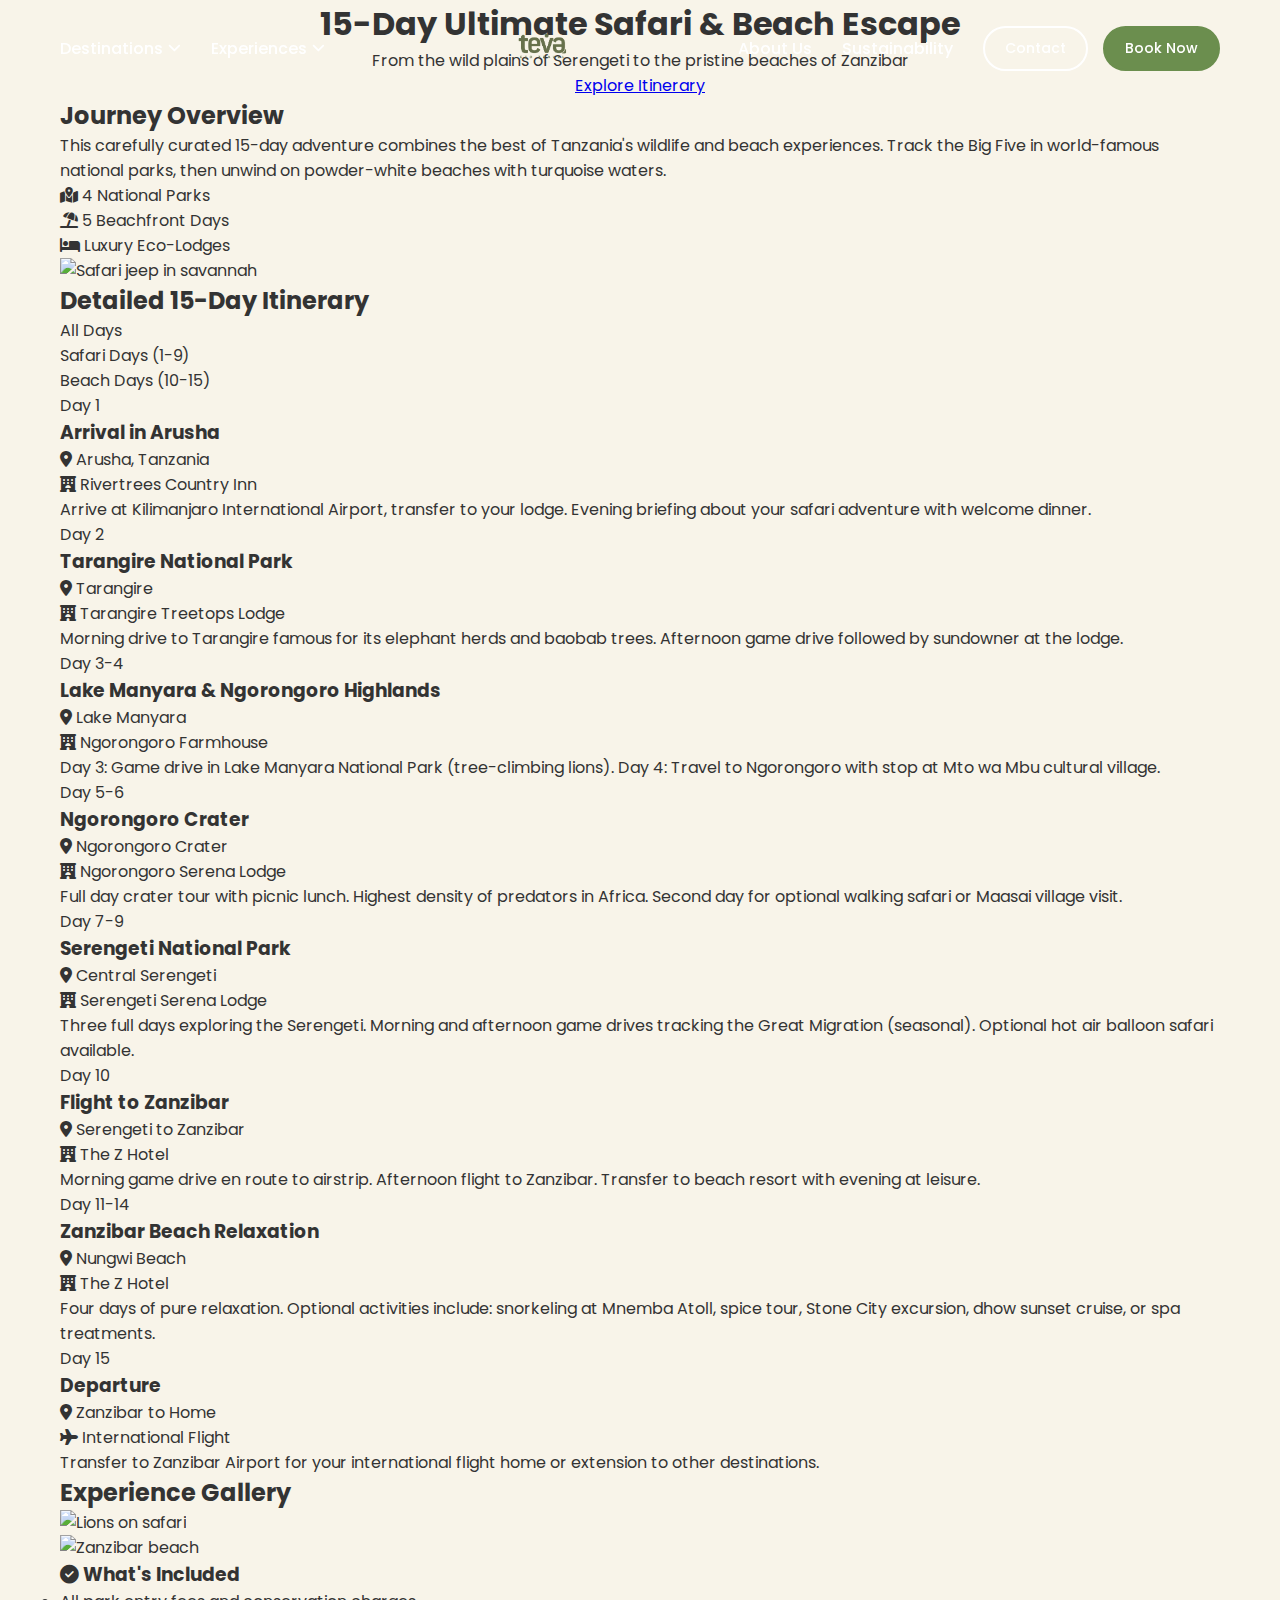
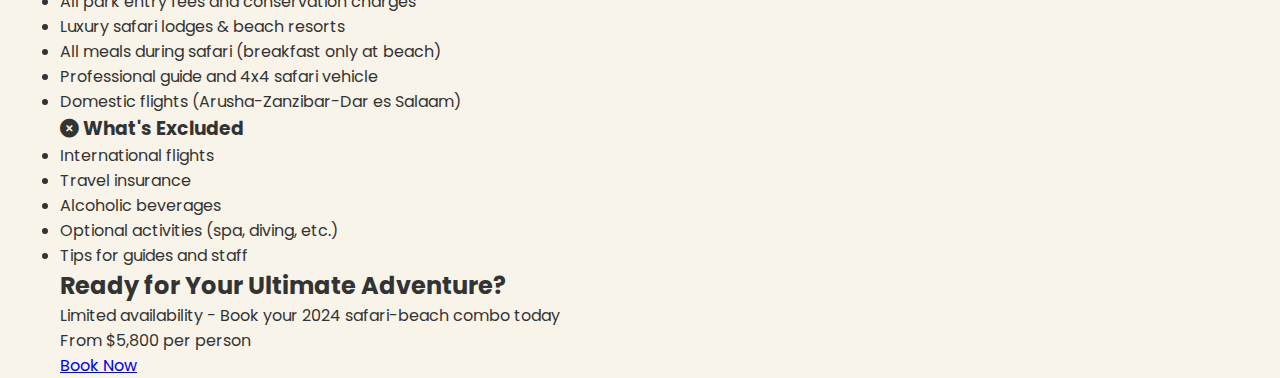
==== 15-day-serengeti.html @ 53900e65 "added a tour" ====
<!DOCTYPE html>
<html lang="en">
<head>
    <meta charset="UTF-8">
    <meta name="viewport" content="width=device-width, initial-scale=1.0">
    <title>Teva Eco Travel - Destinations</title>
    <link rel="stylesheet" href="https://cdnjs.cloudflare.com/ajax/libs/font-awesome/6.4.0/css/all.min.css">
    <link href="https://fonts.googleapis.com/css2?family=Playfair+Display:wght@400;500;600;700&family=Poppins:wght@300;400;500;600&display=swap" rel="stylesheet">
    <link rel="icon" href="./favicon_io" type="image/x-icon">
    <link rel="shortcut icon" href="./favicon_io" type="image/x-icon">
    <link rel="icon" type="image/png" sizes="32x32" href="./favicon_io/favicon-32x32.png">
    <link rel="icon" type="image/png" sizes="16x16" href="./favicon_io/favicon-16x16.png">
    <link rel="stylesheet" href="styles/destinations.css">
</head>
<body>
    <header id="main-header">
        <div class="container">
            <nav class="navbar">
                <ul class="nav-links left-links">
                    <li class="dropdown">
                        <a href="#">Destinations <i class="fas fa-chevron-down"></i></a>
                        <div class="dropdown-menu">
                            <ul>
                                <li><a href="serengeti.html">Serengeti National Park</a></li>
                                <li><a href="tarangire.html">Tarangire National Park</a></li>
                                <li><a href="ngorongoro.html">Ngorongoro Conservation Area</a></li>
                                <li><a href="manyara.html">Lake Manyara National Park</a></li>
                                <li><a href="arusha.html">Arusha National Park</a></li>
                                <li><a href="zanzibar.html">Zanzibar Beaches</a></li>
                            </ul>
                        </div>
                    </li>
                    <li class="dropdown">
                        <a href="#">Experiences <i class="fas fa-chevron-down"></i></a>
                        <div class="dropdown-menu">
                            <ul>
                                <li><a href="#">Bush Walks</a></li>
                                <li><a href="#">Cultural Experiences</a></li>
                                <li><a href="#">Zanzibar Holidays</a></li>
                                <li><a href="#">Family Friendly</a></li>
                            </ul>
                        </div>
                    </li>
                </ul>
                
                <div class="logo">
                    <a href="index.html">
                        <img src="images/Artboard 3 (1).png" alt="Teva Eco Travel">
                    </a>
                </div>
                
                <ul class="nav-links right-links">
                    <li><a href="about.html">About Us</a></li>
                    <li><a href="#">Sustainability</a></li>
                </ul>
                
                <div class="nav-buttons">
                    <a href="contact.html" class="btn secondary">Contact</a>
                    <a href="booking.html" class="btn primary">Book Now</a>
                </div>
                
                <button class="hamburger">
                    <span></span>
                    <span></span>
                    <span></span>
                </button>
            </nav>
        </div>
        
        <!-- Mobile Menu -->
        <div class="mobile-menu">
            <ul>
                <li class="mobile-dropdown">
                    <a href="destinations.html">Destinations <i class="fas fa-chevron-down"></i></a>
                    <ul class="mobile-submenu">
                        <li><a href="#">African Safaris</a></li>
                        <li><a href="#">Asian Adventures</a></li>
                        <li><a href="#">European Eco-Tours</a></li>
                        <li><a href="#">South American Treks</a></li>
                    </ul>
                </li>
                <li class="mobile-dropdown">
                    <a href="experience.html">Experiences <i class="fas fa-chevron-down"></i></a>
                    <ul class="mobile-submenu">
                        <li><a href="#">Wildlife Watching</a></li>
                        <li><a href="#">Cultural Immersion</a></li>
                        <li><a href="#">Eco-Lodges</a></li>
                        <li><a href="#">Adventure Travel</a></li>
                    </ul>
                </li>
                <li><a href="about.html">About Us</a></li>
                <li><a href="#">Sustainability</a></li>
                <li><a href="contact.html">Contact</a></li>
                <li><a href="booking.html" class="btn primary">Book Now</a></li>
            </ul>
        </div>
    </header>

        <!-- Hero Section -->
        <section class="safari-hero">
            <div class="hero-content">
                <h1>15-Day Ultimate Safari & Beach Escape</h1>
                <p>From the wild plains of Serengeti to the pristine beaches of Zanzibar</p>
                <a href="#itinerary" class="cta-button">Explore Itinerary</a>
            </div>
        </section>
    
        <!-- Package Overview -->
        <section class="package-overview">
            <div class="container">
                <div class="overview-grid">
                    <div class="overview-content">
                        <h2>Journey Overview</h2>
                        <p>This carefully curated 15-day adventure combines the best of Tanzania's wildlife and beach experiences. Track the Big Five in world-famous national parks, then unwind on powder-white beaches with turquoise waters.</p>
                        
                        <div class="highlights">
                            <div class="highlight-item">
                                <i class="fas fa-map-marked-alt"></i>
                                <span>4 National Parks</span>
                            </div>
                            <div class="highlight-item">
                                <i class="fas fa-umbrella-beach"></i>
                                <span>5 Beachfront Days</span>
                            </div>
                            <div class="highlight-item">
                                <i class="fas fa-bed"></i>
                                <span>Luxury Eco-Lodges</span>
                            </div>
                        </div>
                    </div>
                    <div class="overview-image">
                        <img src="https://images.unsplash.com/photo-1581250627546-89f0e24d5e9e?ixlib=rb-1.2.1&auto=format&fit=crop&w=634&q=80" alt="Safari jeep in savannah">
                    </div>
                </div>
            </div>
        </section>

<!-- Itinerary Section -->
<section id="itinerary" class="itinerary-section">
    <div class="container">
        <h2>Detailed 15-Day Itinerary</h2>
        
        <div class="itinerary-tabs">
            <div class="tab active" data-day="all">All Days</div>
            <div class="tab" data-day="safari">Safari Days (1-9)</div>
            <div class="tab" data-day="beach">Beach Days (10-15)</div>
        </div>
        
        <div class="itinerary-days">
            <!-- Day 1 -->
            <div class="day-card" data-day-type="safari">
                <div class="day-number">Day 1</div>
                <div class="day-content">
                    <h3>Arrival in Arusha</h3>
                    <div class="day-details">
                        <p><i class="fas fa-map-marker-alt"></i> Arusha, Tanzania</p>
                        <p><i class="fas fa-hotel"></i> Rivertrees Country Inn</p>
                    </div>
                    <p>Arrive at Kilimanjaro International Airport, transfer to your lodge. Evening briefing about your safari adventure with welcome dinner.</p>
                </div>
            </div>
            
            <!-- Day 2 -->
            <div class="day-card" data-day-type="safari">
                <div class="day-number">Day 2</div>
                <div class="day-content">
                    <h3>Tarangire National Park</h3>
                    <div class="day-details">
                        <p><i class="fas fa-map-marker-alt"></i> Tarangire</p>
                        <p><i class="fas fa-hotel"></i> Tarangire Treetops Lodge</p>
                    </div>
                    <p>Morning drive to Tarangire famous for its elephant herds and baobab trees. Afternoon game drive followed by sundowner at the lodge.</p>
                </div>
            </div>
            
            <!-- Day 3-4 -->
            <div class="day-card" data-day-type="safari">
                <div class="day-number">Day 3-4</div>
                <div class="day-content">
                    <h3>Lake Manyara & Ngorongoro Highlands</h3>
                    <div class="day-details">
                        <p><i class="fas fa-map-marker-alt"></i> Lake Manyara</p>
                        <p><i class="fas fa-hotel"></i> Ngorongoro Farmhouse</p>
                    </div>
                    <p>Day 3: Game drive in Lake Manyara National Park (tree-climbing lions). Day 4: Travel to Ngorongoro with stop at Mto wa Mbu cultural village.</p>
                </div>
            </div>
            
            <!-- Day 5-6 -->
            <div class="day-card" data-day-type="safari">
                <div class="day-number">Day 5-6</div>
                <div class="day-content">
                    <h3>Ngorongoro Crater</h3>
                    <div class="day-details">
                        <p><i class="fas fa-map-marker-alt"></i> Ngorongoro Crater</p>
                        <p><i class="fas fa-hotel"></i> Ngorongoro Serena Lodge</p>
                    </div>
                    <p>Full day crater tour with picnic lunch. Highest density of predators in Africa. Second day for optional walking safari or Maasai village visit.</p>
                </div>
            </div>
            
            <!-- Day 7-9 -->
            <div class="day-card" data-day-type="safari">
                <div class="day-number">Day 7-9</div>
                <div class="day-content">
                    <h3>Serengeti National Park</h3>
                    <div class="day-details">
                        <p><i class="fas fa-map-marker-alt"></i> Central Serengeti</p>
                        <p><i class="fas fa-hotel"></i> Serengeti Serena Lodge</p>
                    </div>
                    <p>Three full days exploring the Serengeti. Morning and afternoon game drives tracking the Great Migration (seasonal). Optional hot air balloon safari available.</p>
                </div>
            </div>
            
            <!-- Day 10 -->
            <div class="day-card" data-day-type="transfer">
                <div class="day-number">Day 10</div>
                <div class="day-content">
                    <h3>Flight to Zanzibar</h3>
                    <div class="day-details">
                        <p><i class="fas fa-map-marker-alt"></i> Serengeti to Zanzibar</p>
                        <p><i class="fas fa-hotel"></i> The Z Hotel</p>
                    </div>
                    <p>Morning game drive en route to airstrip. Afternoon flight to Zanzibar. Transfer to beach resort with evening at leisure.</p>
                </div>
            </div>
            
            <!-- Day 11-14 -->
            <div class="day-card" data-day-type="beach">
                <div class="day-number">Day 11-14</div>
                <div class="day-content">
                    <h3>Zanzibar Beach Relaxation</h3>
                    <div class="day-details">
                        <p><i class="fas fa-map-marker-alt"></i> Nungwi Beach</p>
                        <p><i class="fas fa-hotel"></i> The Z Hotel</p>
                    </div>
                    <p>Four days of pure relaxation. Optional activities include: snorkeling at Mnemba Atoll, spice tour, Stone City excursion, dhow sunset cruise, or spa treatments.</p>
                </div>
            </div>
            
            <!-- Day 15 -->
            <div class="day-card" data-day-type="departure">
                <div class="day-number">Day 15</div>
                <div class="day-content">
                    <h3>Departure</h3>
                    <div class="day-details">
                        <p><i class="fas fa-map-marker-alt"></i> Zanzibar to Home</p>
                        <p><i class="fas fa-plane"></i> International Flight</p>
                    </div>
                    <p>Transfer to Zanzibar Airport for your international flight home or extension to other destinations.</p>
                </div>
            </div>
        </div>
    </div>
</section>

  <!-- Gallery Section -->
  <section class="gallery-section">
    <div class="container">
        <h2>Experience Gallery</h2>
        <div class="gallery-grid">
            <div class="gallery-item safari">
                <img src="https://images.unsplash.com/photo-1550358864-518f202c02ba?ixlib=rb-1.2.1&auto=format&fit=crop&w=1350&q=80" alt="Lions on safari">
            </div>
            <div class="gallery-item beach">
                <img src="https://images.unsplash.com/photo-1564501049415-5bb8d93fc8a2?ixlib=rb-1.2.1&auto=format&fit=crop&w=1350&q=80" alt="Zanzibar beach">
            </div>
            <!-- More gallery items -->
        </div>
    </div>
</section>

<!-- Includes/Excludes Section -->
<section class="inclusion-section">
    <div class="container">
        <div class="inclusion-grid">
            <div class="inclusion-box includes">
                <h3><i class="fas fa-check-circle"></i> What's Included</h3>
                <ul>
                    <li>All park entry fees and conservation charges</li>
                    <li>Luxury safari lodges & beach resorts</li>
                    <li>All meals during safari (breakfast only at beach)</li>
                    <li>Professional guide and 4x4 safari vehicle</li>
                    <li>Domestic flights (Arusha-Zanzibar-Dar es Salaam)</li>
                </ul>
            </div>
            
            <div class="inclusion-box excludes">
                <h3><i class="fas fa-times-circle"></i> What's Excluded</h3>
                <ul>
                    <li>International flights</li>
                    <li>Travel insurance</li>
                    <li>Alcoholic beverages</li>
                    <li>Optional activities (spa, diving, etc.)</li>
                    <li>Tips for guides and staff</li>
                </ul>
            </div>
        </div>
    </div>
</section>

<!-- CTA Section -->
<section class="package-cta">
    <div class="container">
        <div class="cta-card">
            <h2>Ready for Your Ultimate Adventure?</h2>
            <p>Limited availability - Book your 2024 safari-beach combo today</p>
            <div class="price">From $5,800 per person</div>
            <a href="booking.html" class="cta-button">Book Now</a>
        </div>
    </div>
</section>
---- styles/destinations.css ----
:root {
    --sage-green: #9CAF88;
    --moss-green: #6B8E4E;
    --peanut-cream: #F5E6CA;
    --cream: #F8F4E9;
    --dark-text: #333333;
    --light-text: #ffffff;
}

* {
    margin: 0;
    padding: 0;
    box-sizing: border-box;
}

body {
    font-family: 'Poppins', sans-serif;
    color: var(--dark-text);
    background-color: var(--cream);
    overflow-x: hidden;
}

.container {
    width: 100%;
    max-width: 1200px;
    margin: 0 auto;
    padding: 0 20px;
}

/* Header Styles */
header {
    position: fixed;
    top: 0;
    left: 0;
    width: 100%;
    z-index: 1000;
    padding: 20px 0;
    transition: all 0.3s ease;
}

header.scrolled {
    background-color: var(--cream);
    box-shadow: 0 2px 10px rgba(0, 0, 0, 0.1);
    padding: 10px 0;
}

.navbar {
    display: flex;
    justify-content: space-between;
    align-items: center;
    position: relative;
}

.logo img {
    height: 50px;
    transition: all 0.3s ease;
    margin-left: 40px;
}

header.scrolled .logo img {
    height: 40px;
}

.nav-links {
    display: flex;
    list-style: none;
    gap: 30px;
}

.left-links {
    margin-right: auto; /* Space for logo */
}

.right-links {
    margin-left: auto; /* Space for logo */
}

.nav-links a {
    text-decoration: none;
    color: var(--light-text);
    font-weight: 500;
    font-size: 16px;
    transition: color 0.3s ease;
    position: relative;
}

header.scrolled .nav-links a {
    color: var(--dark-text);
}

.nav-links a::after {
    content: '';
    position: absolute;
    bottom: -5px;
    left: 0;
    width: 0;
    height: 2px;
    background-color: var(--moss-green);
    transition: width 0.3s ease;
}

.nav-links a:hover::after {
    width: 100%;
}

.nav-buttons {
    display: flex;
    gap: 15px;
    margin-left: 30px;
}

.nav-links.left-links{
    margin-right: 120px;
}

.btn {
    padding: 10px 20px;
    border-radius: 30px;
    text-decoration: none;
    font-weight: 500;
    font-size: 14px;
    transition: all 0.3s ease;
    text-align: center;
    display: inline-block;
}

.primary {
    background-color: var(--moss-green);
    color: var(--light-text);
    border: 2px solid var(--moss-green);
}

.primary:hover {
    background-color: transparent;
    color: var(--moss-green);
}

.secondary:hover {
    background-color: transparent;
    color: var(--cream);
}

.secondary {
    background-color: transparent;
    color: var(--light-text);
    border: 2px solid var(--light-text);
}

header.scrolled .secondary {
    color: var(--moss-green);
    border-color: var(--moss-green);
}

.secondary:hover {
    background-color: var(--moss-green);
    color: var(--light-text);
    border-color: var(--moss-green);
}

/* Dropdown Menu Styles */
.dropdown {
    position: relative;
}

.dropdown > a {
    display: flex;
    align-items: center;
    gap: 5px;
}

.dropdown-menu {
    position: absolute;
    top: 100%;
    left: 0;
    width: 220px;
    background-color: var(--cream);
    border-radius: 5px;
    box-shadow: 0 5px 15px rgba(0, 0, 0, 0.1);
    opacity: 0;
    visibility: hidden;
    transform: translateY(10px);
    transition: all 0.3s ease;
    z-index: 100;
}

.dropdown:hover .dropdown-menu {
    opacity: 1;
    visibility: visible;
    transform: translateY(0);
}

.dropdown-menu ul {
    padding: 10px 0;
}

.dropdown-menu li {
    padding: 0;
}

.dropdown-menu a {
    color: var(--dark-text);
    padding: 8px 20px;
    display: block;
    transition: all 0.3s ease;
}

.dropdown-menu a:hover {
    background-color: transparent;
    color: var(--moss-green);
    padding-left: 25px;
}

/* Mobile Dropdown Styles */
.mobile-dropdown-header {
    display: flex;
    justify-content: space-between;
    align-items: center;
}

.mobile-dropdown-toggle {
    background: none;
    border: none;
    padding: 10px 15px;
    color: var(--dark-text);
    font-size: 1rem;
}

.mobile-submenu {
    max-height: 0;
    overflow: hidden;
    transition: max-height 0.3s ease;
    padding-left: 20px;
    background-color: rgba(0,0,0,0.03);
}

.mobile-dropdown.active .mobile-submenu {
    max-height: 500px;
}

.mobile-dropdown > a i {
    transition: transform 0.3s ease;
}

.mobile-dropdown.active > .mobile-dropdown-header i {
    transform: rotate(180deg);
}

/* Update existing styles for dropdown arrows */
.nav-links a i {
    font-size: 0.8em;
    transition: transform 0.3s ease;
}

.dropdown:hover > a i {
    transform: rotate(180deg);
}

.mobile-dropdown > a i {
    transition: transform 0.3s ease;
}

.mobile-dropdown.active > a i {
    transform: rotate(180deg);
}

/* Mobile Menu Styles */
.hamburger {
    display: none; /* Hidden by default on desktop */
    background: none;
    border: none;
    cursor: pointer;
    padding: 10px;
    z-index: 1001;
}

.hamburger span {
    display: block;
    width: 25px;
    height: 2px;
    background-color: var(--dark-text);
    margin: 5px 0;
    transition: all 0.3s ease;
}

/* Mobile menu styling */
.mobile-menu {
    position: fixed;
    top: 0;
    right: -100%;
    width: 85%;
    max-width: 350px;
    height: 100vh;
    background-color: var(--cream);
    box-shadow: -5px 0 15px rgba(0, 0, 0, 0.1);
    transition: right 0.3s ease;
    z-index: 1000;
    padding: 70px 20px 20px;
    overflow-y: auto;
}

.mobile-menu.active {
    right: 0;
}

.mobile-menu ul {
    list-style: none;
    padding: 0;
}

.mobile-menu li {
    margin-bottom: 10px;
}

.mobile-menu > ul > li > a:not(.btn) {
    display: block;
    padding: 12px 0;
    color: var(--dark-text);
    text-decoration: none;
    font-weight: 500;
    border-bottom: 1px solid rgba(0,0,0,0.05);
}

.mobile-menu .btn {
    display: block;
    text-align: center;
    margin: 20px 0;
}

/* Dropdown styles */
.mobile-dropdown {
    position: relative;
}

.mobile-menu-item {
    display: flex;
    justify-content: space-between;
    align-items: center;
    border-bottom: 1px solid rgba(0,0,0,0.05);
}

.dropdown-toggle {
    background: none;
    border: none;
    color: var(--dark-text);
    padding: 12px 15px;
    cursor: pointer;
}

.mobile-submenu {
    max-height: 0;
    overflow: hidden;
    padding-left: 15px;
    transition: max-height 0.3s ease;
}

.mobile-dropdown.active .mobile-submenu {
    max-height: 500px; /* Adjust based on content */
}

.mobile-dropdown.active .dropdown-toggle i {
    transform: rotate(180deg);
}

.mobile-submenu li a {
    display: block;
    padding: 10px 0;
    color: var(--sage-green);
    text-decoration: none;
}

/* Hamburger animation */
.hamburger.active span:nth-child(1) {
    transform: rotate(45deg) translate(5px, 5px);
}

.hamburger.active span:nth-child(2) {
    opacity: 0;
}

.hamburger.active span:nth-child(3) {
    transform: rotate(-45deg) translate(7px, -6px);
}

/* Responsive - Show hamburger on mobile */
@media (max-width: 992px) {
    .hamburger {
        display: block;
    }
    
    /* Hide desktop navigation items */
    .nav-links, .nav-buttons {
        display: none;
    }
}

/* Destinations Page Styles */
.destinations-page {
    background-color: var(--cream);
}

/* Full-Screen Hero Styles */
.fullscreen-hero {
    position: relative;
    height: 100vh;
    min-height: 700px;
    width: 100%;
    overflow: hidden;
    color: white;
}

.hero-slideshow {
    position: absolute;
    top: 0;
    left: 0;
    width: 100%;
    height: 100%;
}

.hero-slideshow .slide {
    position: absolute;
    width: 100%;
    height: 100%;
    background-size: cover;
    background-position: center;
    background-repeat: no-repeat;
    opacity: 0;
    transition: opacity 1.5s ease-in-out;
    z-index: 1;
}

.hero-slideshow .slide.active {
    opacity: 1;
    z-index: 2;
}

.hero-slideshow .slide::after {
    content: '';
    position: absolute;
    top: 0;
    left: 0;
    width: 100%;
    height: 100%;
    background: linear-gradient(to bottom, rgba(0,0,0,0.2) 0%, rgba(0,0,0,0.6) 100%);
}

.hero-content {
    position: relative;
    z-index: 3;
    height: 100%;
    display: flex;
    flex-direction: column;
    justify-content: center;
    text-align: center;
    padding: 0 20px;
}

.hero-content .container {
    max-width: 1200px;
    margin: 0 auto;
    transform: translateY(-50px); /* Adjust vertical centering */
}

.fullscreen-hero h1 {
    font-family: 'Playfair Display', serif;
    font-size: 4.5rem;
    font-weight: 700;
    margin-bottom: 20px;
    text-shadow: 0 2px 10px rgba(0,0,0,0.3);
    line-height: 1.2;
}

.fullscreen-hero h1 span {
    color: var(--sage-green);
    font-style: italic;
}

.fullscreen-hero .subtitle {
    font-size: 1.5rem;
    max-width: 700px;
    margin: 0 auto 40px;
    text-shadow: 0 2px 5px rgba(0,0,0,0.3);
    opacity: 0.9;
}

.hero-search-bar {
    display: flex;
    max-width: 900px;
    margin: 0 auto;
    background: rgba(255,255,255,0.9);
    border-radius: 60px;
    padding: 10px;
    box-shadow: 0 10px 30px rgba(0,0,0,0.2);
}

.search-input {
    flex: 1;
    display: flex;
    align-items: center;
    padding: 0 20px;
    border-right: 1px solid rgba(0,0,0,0.1);
}

.search-input:last-child {
    border-right: none;
}

.search-input i {
    color: var(--moss-green);
    margin-right: 10px;
    font-size: 1.1rem;
}

.search-input input {
    flex: 1;
    border: none;
    background: transparent;
    padding: 15px 0;
    font-size: 1rem;
    min-width: 0; /* Fix flexbox overflow */
}

.search-input input::placeholder {
    color: var(--dark-text);
    opacity: 0.7;
}

.hero-search-bar .btn {
    padding: 0 30px;
    font-size: 1rem;
    white-space: nowrap;
}

.hero-scroll-indicator {
    position: absolute;
    bottom: 40px;
    left: 50%;
    transform: translateX(-50%);
    display: flex;
    flex-direction: column;
    align-items: center;
    cursor: pointer;
    animation: bounce 2s infinite;
}

.hero-scroll-indicator span {
    font-size: 0.9rem;
    margin-bottom: 10px;
    opacity: 0.8;
}

.hero-scroll-indicator i {
    font-size: 1.2rem;
}

.hero-controls {
    position: absolute;
    bottom: 40px;
    right: 40px;
    z-index: 4;
    display: flex;
    align-items: center;
    gap: 20px;
}

.slide-prev, .slide-next {
    width: 50px;
    height: 50px;
    border-radius: 50%;
    background: rgba(255,255,255,0.2);
    border: none;
    color: white;
    font-size: 1.2rem;
    cursor: pointer;
    transition: all 0.3s ease;
    display: flex;
    align-items: center;
    justify-content: center;
}

.slide-prev:hover, .slide-next:hover {
    background: rgba(255,255,255,0.3);
}

.slide-dots {
    display: flex;
    gap: 10px;
}

.slide-dot {
    width: 12px;
    height: 12px;
    border-radius: 50%;
    background: rgba(255,255,255,0.4);
    cursor: pointer;
    transition: all 0.3s ease;
}

.slide-dot.active {
    background: white;
    transform: scale(1.2);
}

/* Animations */
@keyframes bounce {
    0%, 20%, 50%, 80%, 100% {
        transform: translateY(0) translateX(-50%);
    }
    40% {
        transform: translateY(-10px) translateX(-50%);
    }
    60% {
        transform: translateY(-5px) translateX(-50%);
    }
}

/* Responsive Styles */
@media (max-width: 992px) {
    .fullscreen-hero h1 {
        font-size: 3.5rem;
    }
    
    .hero-search-bar {
        flex-direction: column;
        border-radius: 20px;
        padding: 20px;
        gap: 10px;
        background: rgba(255,255,255,0.95);
    }
    
    .search-input {
        border-right: none;
        border-bottom: 1px solid rgba(0,0,0,0.1);
        padding: 10px 0;
    }
    
    .search-input:last-child {
        border-bottom: none;
    }
}

@media (max-width: 768px) {
    .fullscreen-hero {
        min-height: 600px;
    }
    
    .fullscreen-hero h1 {
        font-size: 2.8rem;
    }
    
    .fullscreen-hero .subtitle {
        font-size: 1.2rem;
    }
    
    .hero-controls {
        right: 20px;
        bottom: 20px;
    }
}

@media (max-width: 576px) {
    .fullscreen-hero h1 {
        font-size: 2.2rem;
    }
    
    .hero-content .container {
        transform: translateY(0);
    }
}

/* Featured Destinations */
.featured-destinations {
    padding: 80px 0;
}

.section-header {
    text-align: center;
    margin-bottom: 50px;
}

.section-badge {
    display: inline-block;
    background-color: var(--sage-green);
    color: white;
    padding: 5px 15px;
    border-radius: 30px;
    font-size: 0.9rem;
    font-weight: 500;
    margin-bottom: 15px;
}

.section-header h2 {
    font-family: 'Playfair Display', serif;
    font-size: 2.5rem;
    color: var(--moss-green);
    margin-bottom: 15px;
}

.section-subtitle {
    color: var(--sage-green);
    font-size: 1.1rem;
}

.destinations-grid {
    display: grid;
    grid-template-columns: repeat(auto-fit, minmax(300px, 1fr));
    gap: 30px;
}

.destination-card {
    background: white;
    border-radius: 10px;
    overflow: hidden;
    box-shadow: 0 5px 15px rgba(0,0,0,0.05);
    transition: all 0.3s ease;
}

.destination-card.large {
    grid-column: span 2;
}

.destination-card:hover {
    transform: translateY(-10px);
    box-shadow: 0 15px 30px rgba(0,0,0,0.1);
}

.card-image {
    position: relative;
    height: 250px;
    overflow: hidden;
}

.card-image img {
    width: 100%;
    height: 100%;
    object-fit: cover;
    transition: transform 0.5s ease;
}

.destination-card:hover .card-image img {
    transform: scale(1.05);
}

.destination-badge {
    position: absolute;
    top: 15px;
    left: 15px;
    background-color: rgba(255,255,255,0.9);
    padding: 5px 10px;
    border-radius: 20px;
    font-size: 0.8rem;
    font-weight: 500;
    color: var(--moss-green);
    display: flex;
    align-items: center;
    gap: 5px;
}

.card-content {
    padding: 25px;
}

.destination-card h3 {
    font-size: 1.4rem;
    color: var(--moss-green);
    margin-bottom: 10px;
}

.rating {
    display: flex;
    align-items: center;
    gap: 5px;
    margin-bottom: 15px;
    color: var(--sage-green);
}

.rating i {
    color: #FFD700;
}

.rating span {
    font-size: 0.9rem;
    margin-left: 5px;
}

.card-content p {
    color: var(--dark-text);
    margin-bottom: 20px;
    line-height: 1.5;
    font-size: 0.95rem;
}

.card-meta {
    display: flex;
    justify-content: space-between;
    margin-bottom: 20px;
    font-size: 0.9rem;
    color: var(--sage-green);
}

.card-meta i {
    margin-right: 5px;
}

/* All Destinations */
.all-destinations {
    padding: 60px 0;
    background-color: rgba(156, 175, 136, 0.1);
}

.filter-controls {
    display: flex;
    justify-content: center;
    gap: 30px;
    margin-top: 30px;
    flex-wrap: wrap;
}

.filter-group {
    display: flex;
    align-items: center;
    gap: 10px;
}

.filter-group label {
    font-weight: 500;
    color: var(--moss-green);
}

.filter-group select {
    padding: 8px 15px;
    border-radius: 30px;
    border: 1px solid var(--sage-green);
    background-color: white;
    color: var(--dark-text);
}

.destinations-list {
    display: grid;
    grid-template-columns: repeat(auto-fit, minmax(300px, 1fr));
    gap: 30px;
    margin: 50px 0;
}

.destination-item {
    background: white;
    border-radius: 10px;
    overflow: hidden;
    box-shadow: 0 5px 15px rgba(0,0,0,0.05);
    transition: all 0.3s ease;
    display: flex;
    flex-direction: column;
}

.destination-item:hover {
    transform: translateY(-5px);
    box-shadow: 0 10px 25px rgba(0,0,0,0.1);
}

.item-image {
    height: 200px;
    overflow: hidden;
}

.item-image img {
    width: 100%;
    height: 100%;
    object-fit: cover;
    transition: transform 0.5s ease;
}

.destination-item:hover .item-image img {
    transform: scale(1.05);
}

.item-content {
    padding: 20px;
    flex: 1;
    display: flex;
    flex-direction: column;
}

.item-content h3 {
    font-size: 1.2rem;
    color: var(--moss-green);
    margin-bottom: 10px;
}

.item-content p {
    color: var(--dark-text);
    margin-bottom: 15px;
    line-height: 1.5;
    font-size: 0.9rem;
    flex: 1;
}

.item-meta {
    display: flex;
    justify-content: space-between;
    margin-bottom: 15px;
    font-size: 0.8rem;
    color: var(--sage-green);
}

.item-meta i {
    margin-right: 5px;
}

.btn.link {
    color: var(--moss-green);
    font-weight: 500;
    text-decoration: none;
    display: inline-flex;
    align-items: center;
    gap: 5px;
    transition: all 0.3s ease;
}

.btn.link:hover {
    color: var(--sage-green);
    gap: 8px;
}

.pagination {
    display: flex;
    justify-content: center;
    align-items: center;
    gap: 20px;
    margin-top: 50px;
}

.page-numbers {
    display: flex;
    gap: 10px;
}

.page-numbers a, 
.page-numbers span {
    padding: 5px 10px;
    border-radius: 5px;
}

.page-numbers a {
    color: var(--moss-green);
    text-decoration: none;
}

.page-numbers a:hover {
    background-color: rgba(156, 175, 136, 0.2);
}

.page-numbers .active {
    background-color: var(--moss-green);
    color: white;
}

/* Why Choose Us */
.why-choose-us {
    padding: 80px 0;
}

.reasons-grid {
    display: grid;
    grid-template-columns: repeat(auto-fit, minmax(250px, 1fr));
    gap: 30px;
    max-width: 1000px;
    margin: 0 auto;
}

.reason-card {
    text-align: center;
    padding: 30px;
    background: white;
    border-radius: 10px;
    box-shadow: 0 5px 15px rgba(0,0,0,0.05);
    transition: all 0.3s ease;
}

.reason-card:hover {
    transform: translateY(-5px);
    box-shadow: 0 10px 25px rgba(0,0,0,0.1);
}

.reason-icon {
    width: 70px;
    height: 70px;
    background-color: var(--sage-green);
    border-radius: 50%;
    display: flex;
    align-items: center;
    justify-content: center;
    margin: 0 auto 20px;
    font-size: 1.8rem;
    color: white;
}

.reason-card h3 {
    font-size: 1.3rem;
    color: var(--moss-green);
    margin-bottom: 15px;
}

.reason-card p {
    color: var(--dark-text);
    line-height: 1.6;
    font-size: 0.95rem;
}

/* Responsive Styles */
@media (max-width: 992px) {
    .destination-card.large {
        grid-column: span 1;
    }
    
    .destinations-hero h1 {
        font-size: 2.5rem;
    }
}

@media (max-width: 768px) {
    .destinations-hero {
        height: 50vh;
    }
    
    .destinations-hero h1 {
        font-size: 2rem;
    }
    
    .destinations-hero p {
        font-size: 1rem;
    }
    
    .section-header h2 {
        font-size: 2rem;
    }
    
    .filter-controls {
        flex-direction: column;
        align-items: center;
        gap: 15px;
    }
    
    .why-choose-us {
        padding: 60px 0;
    }
}

@media (max-width: 576px) {
    .destinations-hero {
        height: 400px;
    }
    
    .hero-search {
        flex-direction: column;
        gap: 10px;
    }
    
    .hero-search input {
        border-radius: 30px;
    }
    
    .hero-search button {
        border-radius: 30px;
        width: 100%;
    }
    
    .pagination {
        flex-wrap: wrap;
        gap: 10px;
    }
}

/* Minimal Footer Styles */
.minimal-footer {
    background-color: var(--moss-green);
    color: var(--peanut-cream);
    padding: 30px 0 20px;
    font-size: 0.9rem;
}

.footer-content {
    display: flex;
    flex-wrap: wrap;
    justify-content: space-between;
    align-items: center;
    gap: 20px;
    padding-bottom: 20px;
    border-bottom: 1px solid rgba(255,255,255,0.1);
}

.footer-brand {
    display: flex;
    align-items: center;
    gap: 15px;
}

.footer-logo {
    height: 30px;
    width: auto;
}

.footer-tagline {
    margin: 0;
    opacity: 0.8;
    font-size: 0.9rem;
}

.footer-links ul {
    display: flex;
    gap: 20px;
    list-style: none;
    margin: 0;
    padding: 0;
}

.footer-links a {
    color: var(--peanut-cream);
    text-decoration: none;
    transition: opacity 0.2s ease;
    opacity: 0.8;
}

.footer-links a:hover {
    opacity: 1;
}

.footer-social {
    display: flex;
    gap: 15px;
}

.footer-social a {
    color: var(--peanut-cream);
    opacity: 0.7;
    transition: opacity 0.2s ease;
}

.footer-social a:hover {
    opacity: 1;
}

.footer-bottom {
    display: flex;
    justify-content: space-between;
    align-items: center;
    flex-wrap: wrap;
    gap: 15px;
    padding-top: 20px;
    font-size: 0.8rem;
    opacity: 0.7;
}

.legal-links {
    display: flex;
    gap: 10px;
    align-items: center;
}

.legal-links a {
    color: var(--peanut-cream);
    text-decoration: none;
}

/* Responsive Styles */
@media (max-width: 768px) {
    .footer-content {
        flex-direction: column;
        align-items: flex-start;
        gap: 15px;
    }
    
    .footer-links ul {
        flex-wrap: wrap;
        gap: 15px 20px;
    }
    
    .footer-bottom {
        flex-direction: column;
        align-items: flex-start;
    }
    
    .legal-links {
        margin-top: 10px;
    }
}
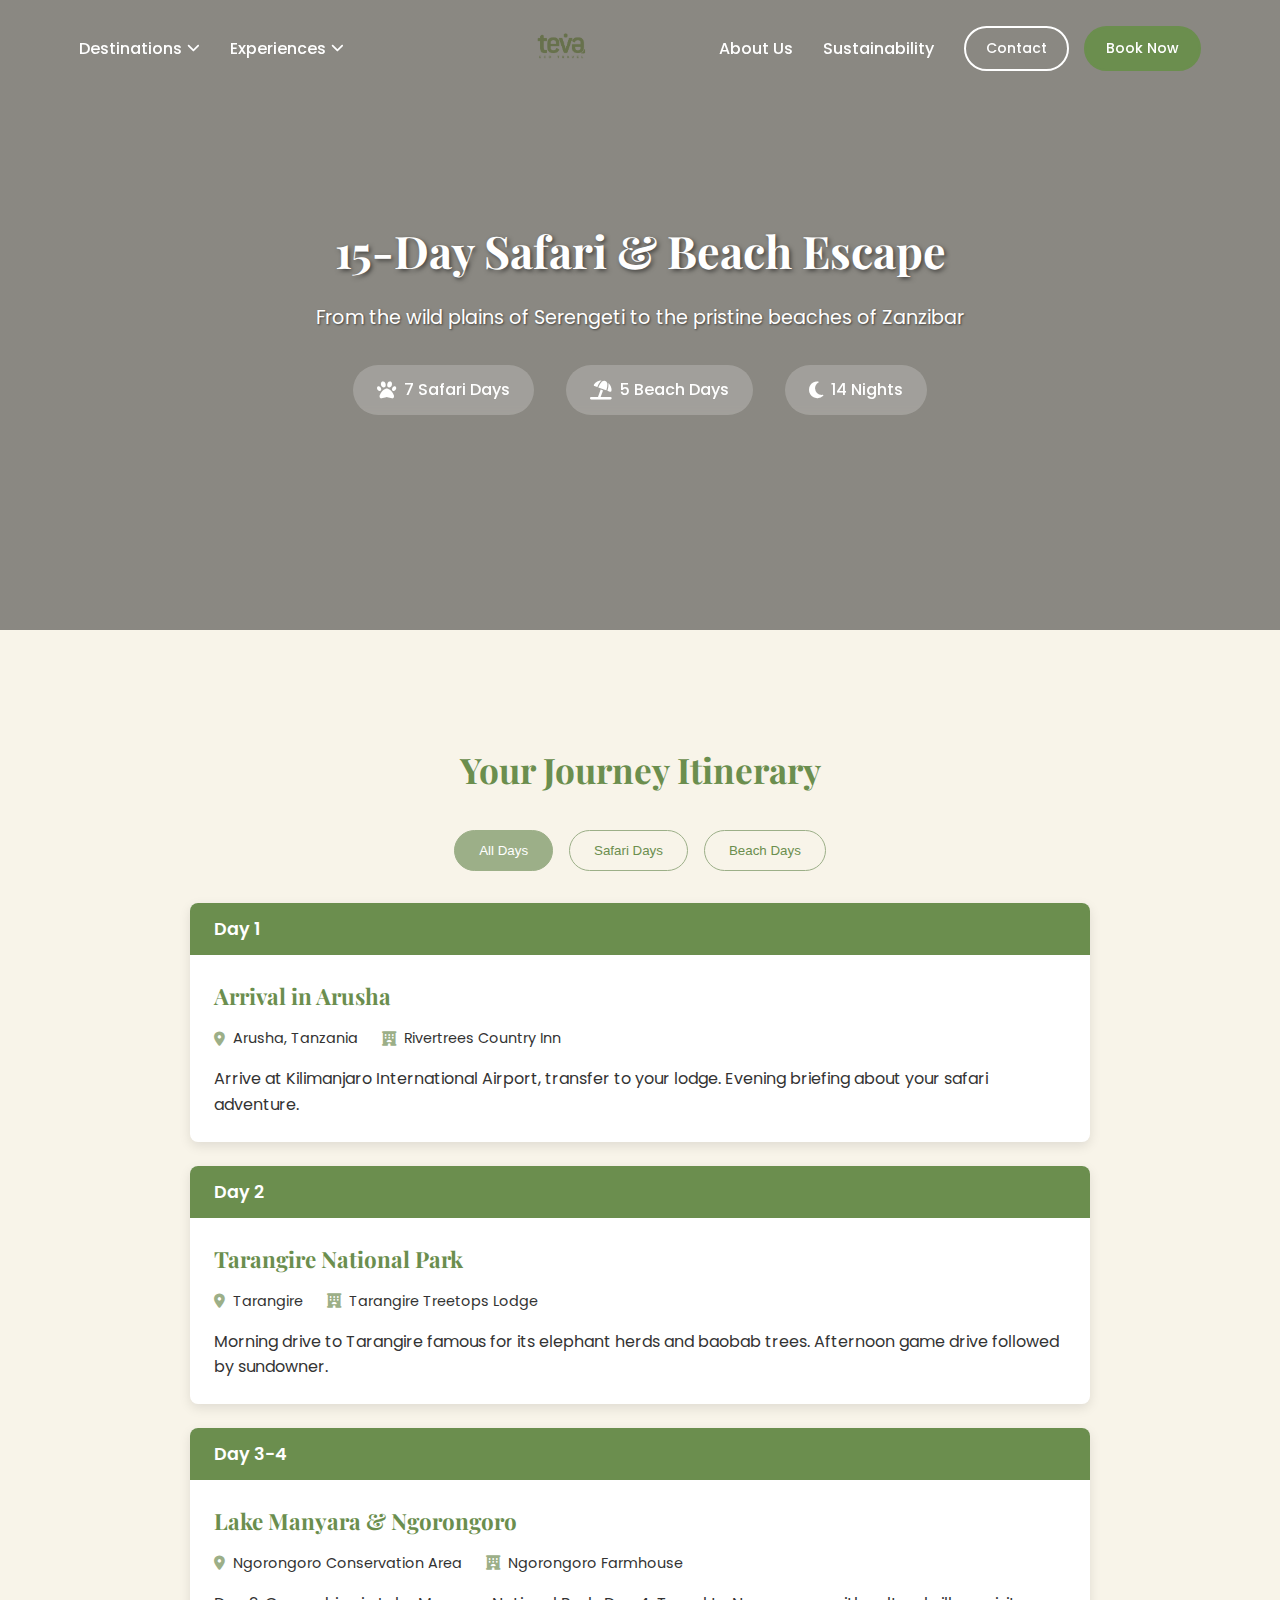
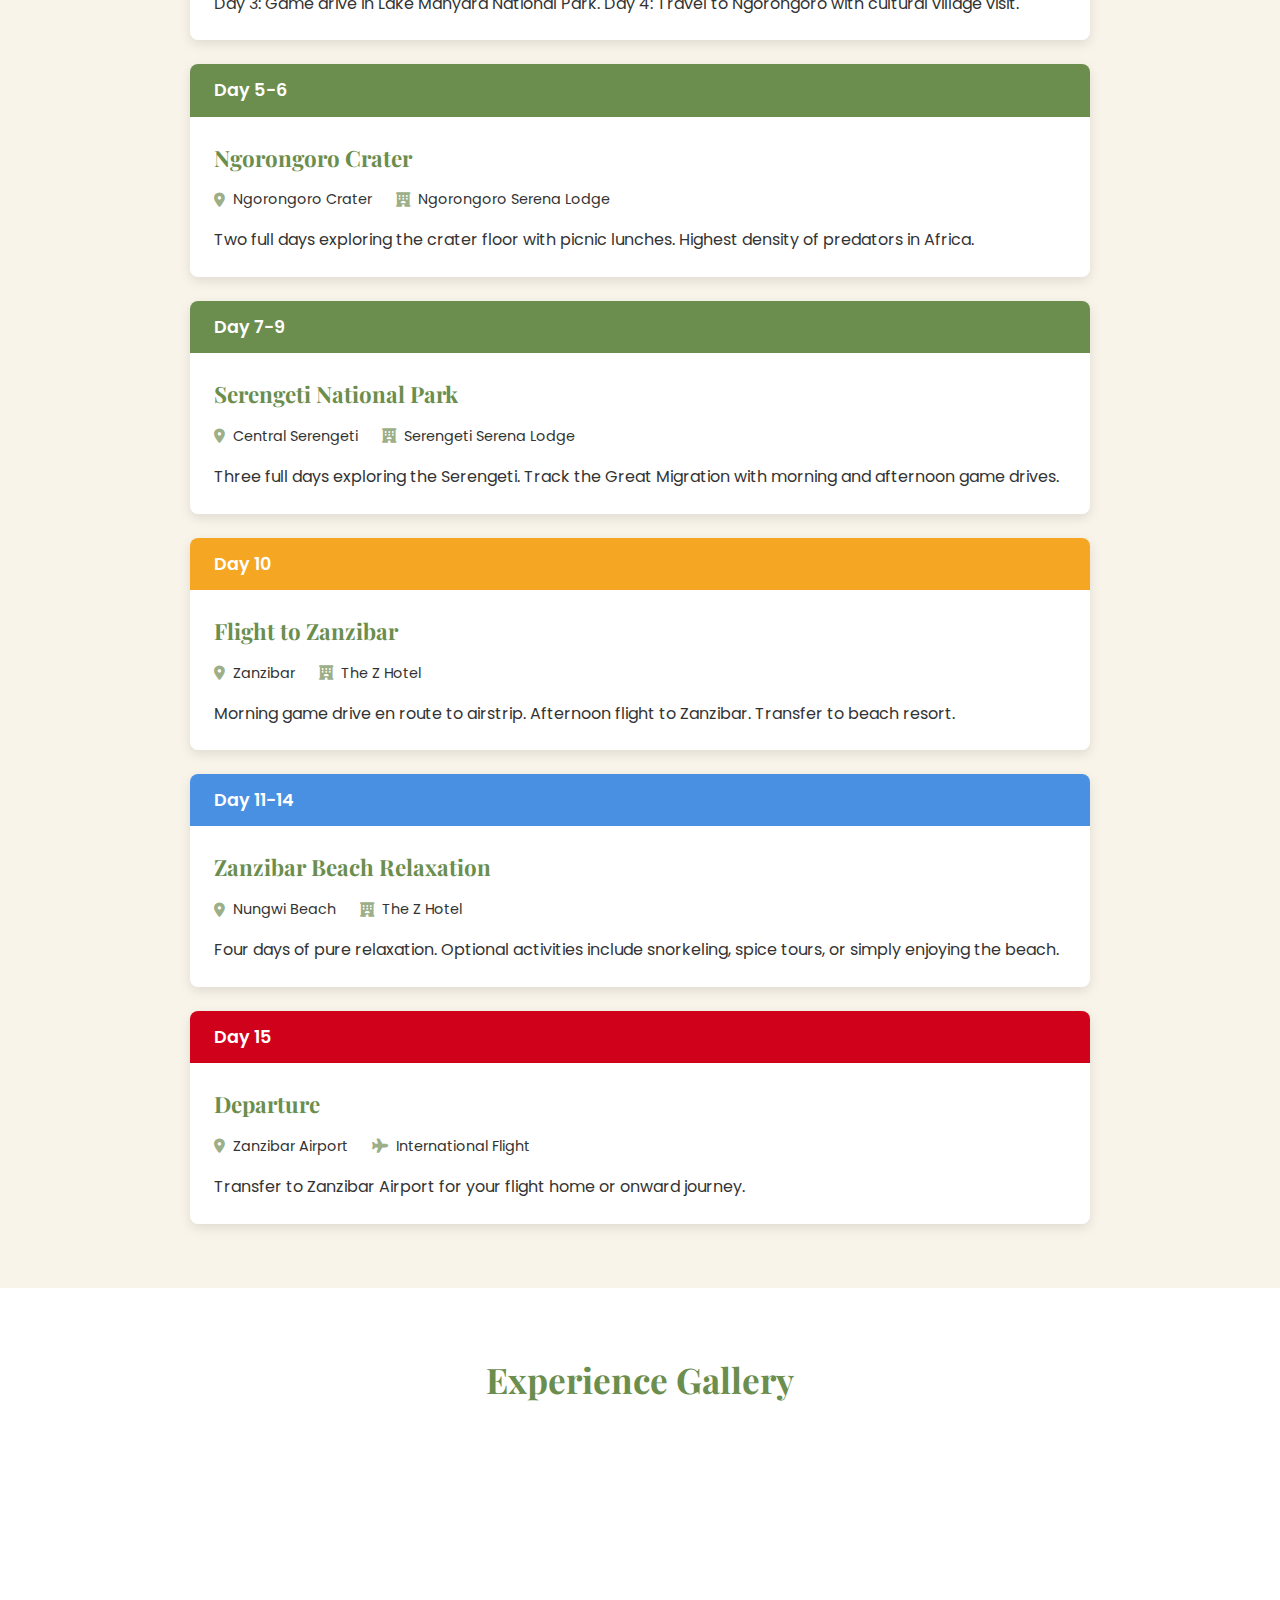
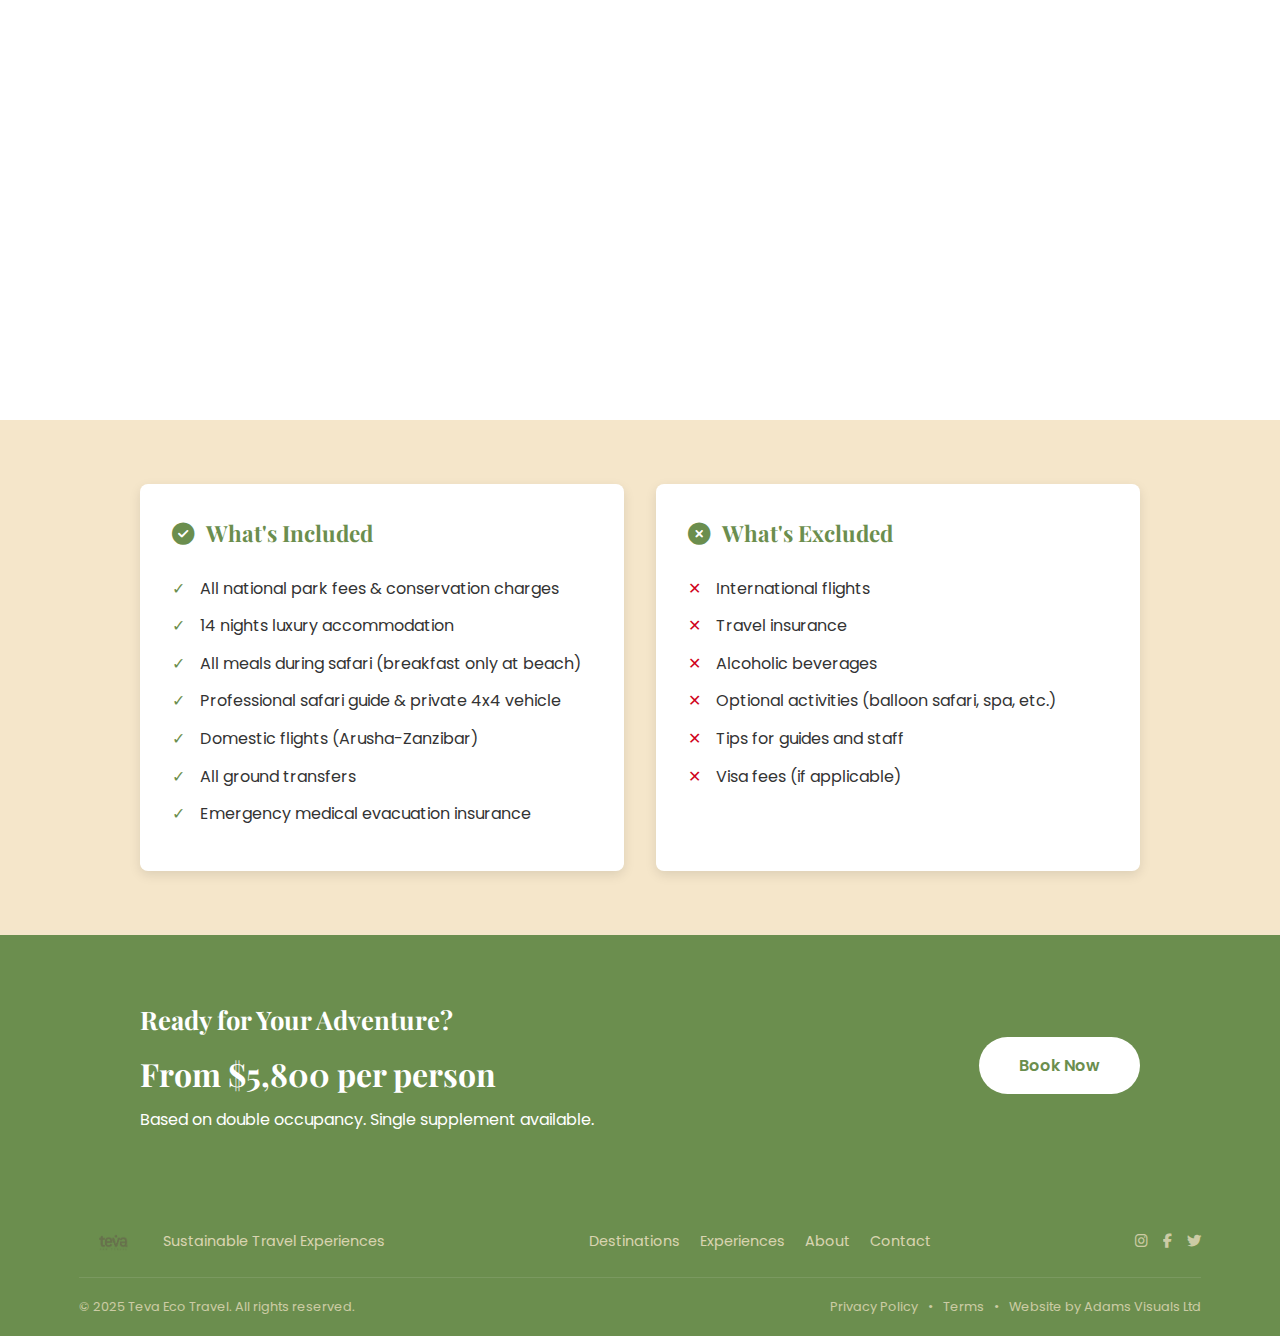
==== commit 063dac62: "pushed files" ====
--- a/15-day-serengeti.html
+++ b/15-day-serengeti.html
@@ -3,14 +3,14 @@
 <head>
     <meta charset="UTF-8">
     <meta name="viewport" content="width=device-width, initial-scale=1.0">
-    <title>Teva Eco Travel - Destinations</title>
+    <title>15-Day Safari & Beach Vacation | Teva EcoTravel</title>
     <link rel="stylesheet" href="https://cdnjs.cloudflare.com/ajax/libs/font-awesome/6.4.0/css/all.min.css">
     <link href="https://fonts.googleapis.com/css2?family=Playfair+Display:wght@400;500;600;700&family=Poppins:wght@300;400;500;600&display=swap" rel="stylesheet">
     <link rel="icon" href="./favicon_io" type="image/x-icon">
     <link rel="shortcut icon" href="./favicon_io" type="image/x-icon">
     <link rel="icon" type="image/png" sizes="32x32" href="./favicon_io/favicon-32x32.png">
     <link rel="icon" type="image/png" sizes="16x16" href="./favicon_io/favicon-16x16.png">
-    <link rel="stylesheet" href="styles/destinations.css">
+    <link rel="stylesheet" href="styles/15-day-serengeti.css">
 </head>
 <body>
     <header id="main-header">
@@ -96,217 +96,274 @@
         </div>
     </header>
 
-        <!-- Hero Section -->
-        <section class="safari-hero">
-            <div class="hero-content">
-                <h1>15-Day Ultimate Safari & Beach Escape</h1>
-                <p>From the wild plains of Serengeti to the pristine beaches of Zanzibar</p>
-                <a href="#itinerary" class="cta-button">Explore Itinerary</a>
+        <main class="safari-package">
+            <!-- Hero Section -->
+            <section class="package-hero">
+                <div class="hero-overlay"></div>
+                <div class="hero-content">
+                    <h1>15-Day Safari & Beach Escape</h1>
+                    <p>From the wild plains of Serengeti to the pristine beaches of Zanzibar</p>
+                    <div class="hero-highlights">
+                        <div class="highlight-item">
+                            <i class="fas fa-paw"></i>
+                            <span>7 Safari Days</span>
+                        </div>
+                        <div class="highlight-item">
+                            <i class="fas fa-umbrella-beach"></i>
+                            <span>5 Beach Days</span>
+                        </div>
+                        <div class="highlight-item">
+                            <i class="fas fa-moon"></i>
+                            <span>14 Nights</span>
+                        </div>
+                    </div>
+                </div>
+            </section>
+    
+            <!-- Itinerary Section -->
+            <section class="itinerary-section">
+                <div class="container">
+                    <h2>Your Journey Itinerary</h2>
+                    
+                    <div class="itinerary-tabs">
+                        <button class="tab-btn active" data-filter="all">All Days</button>
+                        <button class="tab-btn" data-filter="safari">Safari Days</button>
+                        <button class="tab-btn" data-filter="beach">Beach Days</button>
+                    </div>
+                    
+                    <div class="itinerary-days">
+                        <!-- Day 1 -->
+                        <div class="day-card" data-day-type="safari">
+                            <div class="day-number">Day 1</div>
+                            <div class="day-content">
+                                <h3>Arrival in Arusha</h3>
+                                <div class="day-details">
+                                    <p><i class="fas fa-map-marker-alt"></i> Arusha, Tanzania</p>
+                                    <p><i class="fas fa-hotel"></i> Rivertrees Country Inn</p>
+                                </div>
+                                <p>Arrive at Kilimanjaro International Airport, transfer to your lodge. Evening briefing about your safari adventure.</p>
+                            </div>
+                        </div>
+                        
+                        <!-- Day 2 -->
+                        <div class="day-card" data-day-type="safari">
+                            <div class="day-number">Day 2</div>
+                            <div class="day-content">
+                                <h3>Tarangire National Park</h3>
+                                <div class="day-details">
+                                    <p><i class="fas fa-map-marker-alt"></i> Tarangire</p>
+                                    <p><i class="fas fa-hotel"></i> Tarangire Treetops Lodge</p>
+                                </div>
+                                <p>Morning drive to Tarangire famous for its elephant herds and baobab trees. Afternoon game drive followed by sundowner.</p>
+                            </div>
+                        </div>
+                        
+                        <!-- Day 3-4 -->
+                        <div class="day-card" data-day-type="safari">
+                            <div class="day-number">Day 3-4</div>
+                            <div class="day-content">
+                                <h3>Lake Manyara & Ngorongoro</h3>
+                                <div class="day-details">
+                                    <p><i class="fas fa-map-marker-alt"></i> Ngorongoro Conservation Area</p>
+                                    <p><i class="fas fa-hotel"></i> Ngorongoro Farmhouse</p>
+                                </div>
+                                <p>Day 3: Game drive in Lake Manyara National Park. Day 4: Travel to Ngorongoro with cultural village visit.</p>
+                            </div>
+                        </div>
+                        
+                        <!-- Day 5-6 -->
+                        <div class="day-card" data-day-type="safari">
+                            <div class="day-number">Day 5-6</div>
+                            <div class="day-content">
+                                <h3>Ngorongoro Crater</h3>
+                                <div class="day-details">
+                                    <p><i class="fas fa-map-marker-alt"></i> Ngorongoro Crater</p>
+                                    <p><i class="fas fa-hotel"></i> Ngorongoro Serena Lodge</p>
+                                </div>
+                                <p>Two full days exploring the crater floor with picnic lunches. Highest density of predators in Africa.</p>
+                            </div>
+                        </div>
+                        
+                        <!-- Day 7-9 -->
+                        <div class="day-card" data-day-type="safari">
+                            <div class="day-number">Day 7-9</div>
+                            <div class="day-content">
+                                <h3>Serengeti National Park</h3>
+                                <div class="day-details">
+                                    <p><i class="fas fa-map-marker-alt"></i> Central Serengeti</p>
+                                    <p><i class="fas fa-hotel"></i> Serengeti Serena Lodge</p>
+                                </div>
+                                <p>Three full days exploring the Serengeti. Track the Great Migration with morning and afternoon game drives.</p>
+                            </div>
+                        </div>
+                        
+                        <!-- Day 10 -->
+                        <div class="day-card" data-day-type="transfer">
+                            <div class="day-number">Day 10</div>
+                            <div class="day-content">
+                                <h3>Flight to Zanzibar</h3>
+                                <div class="day-details">
+                                    <p><i class="fas fa-map-marker-alt"></i> Zanzibar</p>
+                                    <p><i class="fas fa-hotel"></i> The Z Hotel</p>
+                                </div>
+                                <p>Morning game drive en route to airstrip. Afternoon flight to Zanzibar. Transfer to beach resort.</p>
+                            </div>
+                        </div>
+                        
+                        <!-- Day 11-14 -->
+                        <div class="day-card" data-day-type="beach">
+                            <div class="day-number">Day 11-14</div>
+                            <div class="day-content">
+                                <h3>Zanzibar Beach Relaxation</h3>
+                                <div class="day-details">
+                                    <p><i class="fas fa-map-marker-alt"></i> Nungwi Beach</p>
+                                    <p><i class="fas fa-hotel"></i> The Z Hotel</p>
+                                </div>
+                                <p>Four days of pure relaxation. Optional activities include snorkeling, spice tours, or simply enjoying the beach.</p>
+                            </div>
+                        </div>
+                        
+                        <!-- Day 15 -->
+                        <div class="day-card" data-day-type="departure">
+                            <div class="day-number">Day 15</div>
+                            <div class="day-content">
+                                <h3>Departure</h3>
+                                <div class="day-details">
+                                    <p><i class="fas fa-map-marker-alt"></i> Zanzibar Airport</p>
+                                    <p><i class="fas fa-plane"></i> International Flight</p>
+                                </div>
+                                <p>Transfer to Zanzibar Airport for your flight home or onward journey.</p>
+                            </div>
+                        </div>
+                    </div>
+                </div>
+            </section>
+    
+            <!-- Gallery Section -->
+            <section class="gallery-section">
+                <div class="container">
+                    <h2>Experience Gallery</h2>
+                    <div class="gallery-grid">
+                        <div class="gallery-item" style="background-image: url('https://images.unsplash.com/photo-1550358864-518f202c02ba?ixlib=rb-1.2.1&auto=format&fit=crop&w=1350&q=80')">
+                            <div class="gallery-overlay">
+                                <p>Serengeti Sunset</p>
+                            </div>
+                        </div>
+                        <div class="gallery-item" style="background-image: url('https://images.unsplash.com/photo-1564501049415-5bb8d93fc8a2?ixlib=rb-1.2.1&auto=format&fit=crop&w=1350&q=80')">
+                            <div class="gallery-overlay">
+                                <p>Zanzibar Beaches</p>
+                            </div>
+                        </div>
+                        <div class="gallery-item" style="background-image: url('https://images.unsplash.com/photo-1520250497591-112f2f40a3f4?ixlib=rb-1.2.1&auto=format&fit=crop&w=1350&q=80')">
+                            <div class="gallery-overlay">
+                                <p>Ngorongoro Crater</p>
+                            </div>
+                        </div>
+                        <div class="gallery-item" style="background-image: url('https://images.unsplash.com/photo-1581250627546-89f0e24d5e9e?ixlib=rb-1.2.1&auto=format&fit=crop&w=1350&q=80')">
+                            <div class="gallery-overlay">
+                                <p>Safari Adventure</p>
+                            </div>
+                        </div>
+                        <div class="gallery-item" style="background-image: url('https://images.unsplash.com/photo-1557050543-4d5f4e07ef46?ixlib=rb-1.2.1&auto=format&fit=crop&w=1350&q=80')">
+                            <div class="gallery-overlay">
+                                <p>Wildlife Encounters</p>
+                            </div>
+                        </div>
+                        <div class="gallery-item" style="background-image: url('https://images.unsplash.com/photo-1564349683135-4da2d0a8a39a?ixlib=rb-1.2.1&auto=format&fit=crop&w=1350&q=80')">
+                            <div class="gallery-overlay">
+                                <p>Beach Relaxation</p>
+                            </div>
+                        </div>
+                    </div>
+                </div>
+            </section>
+    
+            <!-- Inclusions/Excludes Section -->
+            <section class="inclusion-section">
+                <div class="container">
+                    <div class="inclusion-grid">
+                        <div class="inclusion-box includes">
+                            <h3><i class="fas fa-check-circle"></i> What's Included</h3>
+                            <ul>
+                                <li>All national park fees & conservation charges</li>
+                                <li>14 nights luxury accommodation</li>
+                                <li>All meals during safari (breakfast only at beach)</li>
+                                <li>Professional safari guide & private 4x4 vehicle</li>
+                                <li>Domestic flights (Arusha-Zanzibar)</li>
+                                <li>All ground transfers</li>
+                                <li>Emergency medical evacuation insurance</li>
+                            </ul>
+                        </div>
+                        
+                        <div class="inclusion-box excludes">
+                            <h3><i class="fas fa-times-circle"></i> What's Excluded</h3>
+                            <ul>
+                                <li>International flights</li>
+                                <li>Travel insurance</li>
+                                <li>Alcoholic beverages</li>
+                                <li>Optional activities (balloon safari, spa, etc.)</li>
+                                <li>Tips for guides and staff</li>
+                                <li>Visa fees (if applicable)</li>
+                            </ul>
+                        </div>
+                    </div>
+                </div>
+            </section>
+    
+            <!-- Price CTA -->
+            <section class="price-cta">
+                <div class="container">
+                    <div class="price-card">
+                        <div class="price-content">
+                            <h3>Ready for Your Adventure?</h3>
+                            <div class="price-amount">From $5,800 per person</div>
+                            <p>Based on double occupancy. Single supplement available.</p>
+                        </div>
+                        <a href="booking.html" class="cta-button">Book Now</a>
+                    </div>
+                </div>
+            </section>
+        </main>
+
+<footer class="minimal-footer">
+    <div class="container">
+        <div class="footer-content">
+            <div class="footer-brand">
+                <img src="images/Artboard 3 (1).png" alt="Teva Eco Travel" class="footer-logo">
+                <p class="footer-tagline">Sustainable Travel Experiences</p>
             </div>
-        </section>
-    
-        <!-- Package Overview -->
-        <section class="package-overview">
-            <div class="container">
-                <div class="overview-grid">
-                    <div class="overview-content">
-                        <h2>Journey Overview</h2>
-                        <p>This carefully curated 15-day adventure combines the best of Tanzania's wildlife and beach experiences. Track the Big Five in world-famous national parks, then unwind on powder-white beaches with turquoise waters.</p>
-                        
-                        <div class="highlights">
-                            <div class="highlight-item">
-                                <i class="fas fa-map-marked-alt"></i>
-                                <span>4 National Parks</span>
-                            </div>
-                            <div class="highlight-item">
-                                <i class="fas fa-umbrella-beach"></i>
-                                <span>5 Beachfront Days</span>
-                            </div>
-                            <div class="highlight-item">
-                                <i class="fas fa-bed"></i>
-                                <span>Luxury Eco-Lodges</span>
-                            </div>
-                        </div>
-                    </div>
-                    <div class="overview-image">
-                        <img src="https://images.unsplash.com/photo-1581250627546-89f0e24d5e9e?ixlib=rb-1.2.1&auto=format&fit=crop&w=634&q=80" alt="Safari jeep in savannah">
-                    </div>
-                </div>
+            
+            <div class="footer-links">
+                <ul>
+                    <li><a href="destinations.html">Destinations</a></li>
+                    <li><a href="experiences.html">Experiences</a></li>
+                    <li><a href="about.html">About</a></li>
+                    <li><a href="contact.html">Contact</a></li>
+                </ul>
             </div>
-        </section>
-
-<!-- Itinerary Section -->
-<section id="itinerary" class="itinerary-section">
-    <div class="container">
-        <h2>Detailed 15-Day Itinerary</h2>
-        
-        <div class="itinerary-tabs">
-            <div class="tab active" data-day="all">All Days</div>
-            <div class="tab" data-day="safari">Safari Days (1-9)</div>
-            <div class="tab" data-day="beach">Beach Days (10-15)</div>
+            
+            <div class="footer-social">
+                <a href="#" aria-label="Instagram"><i class="fab fa-instagram"></i></a>
+                <a href="#" aria-label="Facebook"><i class="fab fa-facebook-f"></i></a>
+                <a href="#" aria-label="Twitter"><i class="fab fa-twitter"></i></a>
+            </div>
         </div>
         
-        <div class="itinerary-days">
-            <!-- Day 1 -->
-            <div class="day-card" data-day-type="safari">
-                <div class="day-number">Day 1</div>
-                <div class="day-content">
-                    <h3>Arrival in Arusha</h3>
-                    <div class="day-details">
-                        <p><i class="fas fa-map-marker-alt"></i> Arusha, Tanzania</p>
-                        <p><i class="fas fa-hotel"></i> Rivertrees Country Inn</p>
-                    </div>
-                    <p>Arrive at Kilimanjaro International Airport, transfer to your lodge. Evening briefing about your safari adventure with welcome dinner.</p>
-                </div>
-            </div>
-            
-            <!-- Day 2 -->
-            <div class="day-card" data-day-type="safari">
-                <div class="day-number">Day 2</div>
-                <div class="day-content">
-                    <h3>Tarangire National Park</h3>
-                    <div class="day-details">
-                        <p><i class="fas fa-map-marker-alt"></i> Tarangire</p>
-                        <p><i class="fas fa-hotel"></i> Tarangire Treetops Lodge</p>
-                    </div>
-                    <p>Morning drive to Tarangire famous for its elephant herds and baobab trees. Afternoon game drive followed by sundowner at the lodge.</p>
-                </div>
-            </div>
-            
-            <!-- Day 3-4 -->
-            <div class="day-card" data-day-type="safari">
-                <div class="day-number">Day 3-4</div>
-                <div class="day-content">
-                    <h3>Lake Manyara & Ngorongoro Highlands</h3>
-                    <div class="day-details">
-                        <p><i class="fas fa-map-marker-alt"></i> Lake Manyara</p>
-                        <p><i class="fas fa-hotel"></i> Ngorongoro Farmhouse</p>
-                    </div>
-                    <p>Day 3: Game drive in Lake Manyara National Park (tree-climbing lions). Day 4: Travel to Ngorongoro with stop at Mto wa Mbu cultural village.</p>
-                </div>
-            </div>
-            
-            <!-- Day 5-6 -->
-            <div class="day-card" data-day-type="safari">
-                <div class="day-number">Day 5-6</div>
-                <div class="day-content">
-                    <h3>Ngorongoro Crater</h3>
-                    <div class="day-details">
-                        <p><i class="fas fa-map-marker-alt"></i> Ngorongoro Crater</p>
-                        <p><i class="fas fa-hotel"></i> Ngorongoro Serena Lodge</p>
-                    </div>
-                    <p>Full day crater tour with picnic lunch. Highest density of predators in Africa. Second day for optional walking safari or Maasai village visit.</p>
-                </div>
-            </div>
-            
-            <!-- Day 7-9 -->
-            <div class="day-card" data-day-type="safari">
-                <div class="day-number">Day 7-9</div>
-                <div class="day-content">
-                    <h3>Serengeti National Park</h3>
-                    <div class="day-details">
-                        <p><i class="fas fa-map-marker-alt"></i> Central Serengeti</p>
-                        <p><i class="fas fa-hotel"></i> Serengeti Serena Lodge</p>
-                    </div>
-                    <p>Three full days exploring the Serengeti. Morning and afternoon game drives tracking the Great Migration (seasonal). Optional hot air balloon safari available.</p>
-                </div>
-            </div>
-            
-            <!-- Day 10 -->
-            <div class="day-card" data-day-type="transfer">
-                <div class="day-number">Day 10</div>
-                <div class="day-content">
-                    <h3>Flight to Zanzibar</h3>
-                    <div class="day-details">
-                        <p><i class="fas fa-map-marker-alt"></i> Serengeti to Zanzibar</p>
-                        <p><i class="fas fa-hotel"></i> The Z Hotel</p>
-                    </div>
-                    <p>Morning game drive en route to airstrip. Afternoon flight to Zanzibar. Transfer to beach resort with evening at leisure.</p>
-                </div>
-            </div>
-            
-            <!-- Day 11-14 -->
-            <div class="day-card" data-day-type="beach">
-                <div class="day-number">Day 11-14</div>
-                <div class="day-content">
-                    <h3>Zanzibar Beach Relaxation</h3>
-                    <div class="day-details">
-                        <p><i class="fas fa-map-marker-alt"></i> Nungwi Beach</p>
-                        <p><i class="fas fa-hotel"></i> The Z Hotel</p>
-                    </div>
-                    <p>Four days of pure relaxation. Optional activities include: snorkeling at Mnemba Atoll, spice tour, Stone City excursion, dhow sunset cruise, or spa treatments.</p>
-                </div>
-            </div>
-            
-            <!-- Day 15 -->
-            <div class="day-card" data-day-type="departure">
-                <div class="day-number">Day 15</div>
-                <div class="day-content">
-                    <h3>Departure</h3>
-                    <div class="day-details">
-                        <p><i class="fas fa-map-marker-alt"></i> Zanzibar to Home</p>
-                        <p><i class="fas fa-plane"></i> International Flight</p>
-                    </div>
-                    <p>Transfer to Zanzibar Airport for your international flight home or extension to other destinations.</p>
-                </div>
+        <div class="footer-bottom">
+            <p>&copy; 2025 Teva Eco Travel. All rights reserved.</p>
+            <div class="legal-links">
+                <a href="privacy.html">Privacy Policy</a>
+                <span>•</span>
+                <a href="terms.html">Terms</a>
+                <span>•</span>
+                <span>Website by Adams Visuals Ltd</span>
             </div>
         </div>
     </div>
-</section>
+</footer>
 
-  <!-- Gallery Section -->
-  <section class="gallery-section">
-    <div class="container">
-        <h2>Experience Gallery</h2>
-        <div class="gallery-grid">
-            <div class="gallery-item safari">
-                <img src="https://images.unsplash.com/photo-1550358864-518f202c02ba?ixlib=rb-1.2.1&auto=format&fit=crop&w=1350&q=80" alt="Lions on safari">
-            </div>
-            <div class="gallery-item beach">
-                <img src="https://images.unsplash.com/photo-1564501049415-5bb8d93fc8a2?ixlib=rb-1.2.1&auto=format&fit=crop&w=1350&q=80" alt="Zanzibar beach">
-            </div>
-            <!-- More gallery items -->
-        </div>
-    </div>
-</section>
-
-<!-- Includes/Excludes Section -->
-<section class="inclusion-section">
-    <div class="container">
-        <div class="inclusion-grid">
-            <div class="inclusion-box includes">
-                <h3><i class="fas fa-check-circle"></i> What's Included</h3>
-                <ul>
-                    <li>All park entry fees and conservation charges</li>
-                    <li>Luxury safari lodges & beach resorts</li>
-                    <li>All meals during safari (breakfast only at beach)</li>
-                    <li>Professional guide and 4x4 safari vehicle</li>
-                    <li>Domestic flights (Arusha-Zanzibar-Dar es Salaam)</li>
-                </ul>
-            </div>
-            
-            <div class="inclusion-box excludes">
-                <h3><i class="fas fa-times-circle"></i> What's Excluded</h3>
-                <ul>
-                    <li>International flights</li>
-                    <li>Travel insurance</li>
-                    <li>Alcoholic beverages</li>
-                    <li>Optional activities (spa, diving, etc.)</li>
-                    <li>Tips for guides and staff</li>
-                </ul>
-            </div>
-        </div>
-    </div>
-</section>
-
-<!-- CTA Section -->
-<section class="package-cta">
-    <div class="container">
-        <div class="cta-card">
-            <h2>Ready for Your Ultimate Adventure?</h2>
-            <p>Limited availability - Book your 2024 safari-beach combo today</p>
-            <div class="price">From $5,800 per person</div>
-            <a href="booking.html" class="cta-button">Book Now</a>
-        </div>
-    </div>
-</section>+<script src="js/15-day-serengeti.js"></script>
+<script src="script.js"></script>
+<script src="https://cdnjs.cloudflare.com/ajax/libs/jquery/3.6.0/jquery.min.js"></script>
+</body>
+</html>--- a/styles/15-day-serengeti.css
+++ b/styles/15-day-serengeti.css
@@ -0,0 +1,898 @@
+:root {
+    --sage-green: #9CAF88;
+    --moss-green: #6B8E4E;
+    --peanut-cream: #F5E6CA;
+    --cream: #F8F4E9;
+    --dark-text: #333333;
+    --light-text: #ffffff;
+}
+
+* {
+    margin: 0;
+    padding: 0;
+    box-sizing: border-box;
+}
+
+body {
+    font-family: 'Poppins', sans-serif;
+    color: var(--dark-text);
+    background-color: var(--cream);
+    overflow-x: hidden;
+}
+
+.container {
+    width: 100%;
+    max-width: 1200px;
+    margin: 0 auto;
+    padding: 0 20px;
+}
+
+/* Header Styles */
+header {
+    position: fixed;
+    top: 0;
+    left: 0;
+    width: 100%;
+    z-index: 1000;
+    padding: 20px 0;
+    transition: all 0.3s ease;
+}
+
+header.scrolled {
+    background-color: var(--cream);
+    box-shadow: 0 2px 10px rgba(0, 0, 0, 0.1);
+    padding: 10px 0;
+}
+
+.navbar {
+    display: flex;
+    justify-content: space-between;
+    align-items: center;
+    position: relative;
+}
+
+.logo img {
+    height: 50px;
+    transition: all 0.3s ease;
+    margin-left: 40px;
+}
+
+header.scrolled .logo img {
+    height: 40px;
+}
+
+.nav-links {
+    display: flex;
+    list-style: none;
+    gap: 30px;
+}
+
+.left-links {
+    margin-right: auto; /* Space for logo */
+}
+
+.right-links {
+    margin-left: auto; /* Space for logo */
+}
+
+.nav-links a {
+    text-decoration: none;
+    color: var(--light-text);
+    font-weight: 500;
+    font-size: 16px;
+    transition: color 0.3s ease;
+    position: relative;
+}
+
+header.scrolled .nav-links a {
+    color: var(--dark-text);
+}
+
+.nav-links a::after {
+    content: '';
+    position: absolute;
+    bottom: -5px;
+    left: 0;
+    width: 0;
+    height: 2px;
+    background-color: var(--moss-green);
+    transition: width 0.3s ease;
+}
+
+.nav-links a:hover::after {
+    width: 100%;
+}
+
+.nav-buttons {
+    display: flex;
+    gap: 15px;
+    margin-left: 30px;
+}
+
+.nav-links.left-links{
+    margin-right: 120px;
+}
+
+.btn {
+    padding: 10px 20px;
+    border-radius: 30px;
+    text-decoration: none;
+    font-weight: 500;
+    font-size: 14px;
+    transition: all 0.3s ease;
+    text-align: center;
+    display: inline-block;
+}
+
+.primary {
+    background-color: var(--moss-green);
+    color: var(--light-text);
+    border: 2px solid var(--moss-green);
+}
+
+.primary:hover {
+    background-color: transparent;
+    color: var(--moss-green);
+}
+
+.secondary:hover {
+    background-color: transparent;
+    color: var(--cream);
+}
+
+.secondary {
+    background-color: transparent;
+    color: var(--light-text);
+    border: 2px solid var(--light-text);
+}
+
+header.scrolled .secondary {
+    color: var(--moss-green);
+    border-color: var(--moss-green);
+}
+
+.secondary:hover {
+    background-color: var(--moss-green);
+    color: var(--light-text);
+    border-color: var(--moss-green);
+}
+
+/* Dropdown Menu Styles */
+.dropdown {
+    position: relative;
+}
+
+.dropdown > a {
+    display: flex;
+    align-items: center;
+    gap: 5px;
+}
+
+.dropdown-menu {
+    position: absolute;
+    top: 100%;
+    left: 0;
+    width: 220px;
+    background-color: var(--cream);
+    border-radius: 5px;
+    box-shadow: 0 5px 15px rgba(0, 0, 0, 0.1);
+    opacity: 0;
+    visibility: hidden;
+    transform: translateY(10px);
+    transition: all 0.3s ease;
+    z-index: 100;
+}
+
+.dropdown:hover .dropdown-menu {
+    opacity: 1;
+    visibility: visible;
+    transform: translateY(0);
+}
+
+.dropdown-menu ul {
+    padding: 10px 0;
+}
+
+.dropdown-menu li {
+    padding: 0;
+}
+
+.dropdown-menu a {
+    color: var(--dark-text);
+    padding: 8px 20px;
+    display: block;
+    transition: all 0.3s ease;
+}
+
+.dropdown-menu a:hover {
+    background-color: transparent;
+    color: var(--moss-green);
+    padding-left: 25px;
+}
+
+/* Mobile Dropdown Styles */
+.mobile-dropdown-header {
+    display: flex;
+    justify-content: space-between;
+    align-items: center;
+}
+
+.mobile-dropdown-toggle {
+    background: none;
+    border: none;
+    padding: 10px 15px;
+    color: var(--dark-text);
+    font-size: 1rem;
+}
+
+.mobile-submenu {
+    max-height: 0;
+    overflow: hidden;
+    transition: max-height 0.3s ease;
+    padding-left: 20px;
+    background-color: rgba(0,0,0,0.03);
+}
+
+.mobile-dropdown.active .mobile-submenu {
+    max-height: 500px;
+}
+
+.mobile-dropdown > a i {
+    transition: transform 0.3s ease;
+}
+
+.mobile-dropdown.active > .mobile-dropdown-header i {
+    transform: rotate(180deg);
+}
+
+/* Update existing styles for dropdown arrows */
+.nav-links a i {
+    font-size: 0.8em;
+    transition: transform 0.3s ease;
+}
+
+.dropdown:hover > a i {
+    transform: rotate(180deg);
+}
+
+.mobile-dropdown > a i {
+    transition: transform 0.3s ease;
+}
+
+.mobile-dropdown.active > a i {
+    transform: rotate(180deg);
+}
+
+/* Mobile Menu Styles */
+.hamburger {
+    display: none; /* Hidden by default on desktop */
+    background: none;
+    border: none;
+    cursor: pointer;
+    padding: 10px;
+    z-index: 1001;
+}
+
+.hamburger span {
+    display: block;
+    width: 25px;
+    height: 2px;
+    background-color: var(--dark-text);
+    margin: 5px 0;
+    transition: all 0.3s ease;
+}
+
+/* Mobile menu styling */
+.mobile-menu {
+    position: fixed;
+    top: 0;
+    right: -100%;
+    width: 85%;
+    max-width: 350px;
+    height: 100vh;
+    background-color: var(--cream);
+    box-shadow: -5px 0 15px rgba(0, 0, 0, 0.1);
+    transition: right 0.3s ease;
+    z-index: 1000;
+    padding: 70px 20px 20px;
+    overflow-y: auto;
+}
+
+.mobile-menu.active {
+    right: 0;
+}
+
+.mobile-menu ul {
+    list-style: none;
+    padding: 0;
+}
+
+.mobile-menu li {
+    margin-bottom: 10px;
+}
+
+.mobile-menu > ul > li > a:not(.btn) {
+    display: block;
+    padding: 12px 0;
+    color: var(--dark-text);
+    text-decoration: none;
+    font-weight: 500;
+    border-bottom: 1px solid rgba(0,0,0,0.05);
+}
+
+.mobile-menu .btn {
+    display: block;
+    text-align: center;
+    margin: 20px 0;
+}
+
+/* Dropdown styles */
+.mobile-dropdown {
+    position: relative;
+}
+
+.mobile-menu-item {
+    display: flex;
+    justify-content: space-between;
+    align-items: center;
+    border-bottom: 1px solid rgba(0,0,0,0.05);
+}
+
+.dropdown-toggle {
+    background: none;
+    border: none;
+    color: var(--dark-text);
+    padding: 12px 15px;
+    cursor: pointer;
+}
+
+.mobile-submenu {
+    max-height: 0;
+    overflow: hidden;
+    padding-left: 15px;
+    transition: max-height 0.3s ease;
+}
+
+.mobile-dropdown.active .mobile-submenu {
+    max-height: 500px; /* Adjust based on content */
+}
+
+.mobile-dropdown.active .dropdown-toggle i {
+    transform: rotate(180deg);
+}
+
+.mobile-submenu li a {
+    display: block;
+    padding: 10px 0;
+    color: var(--sage-green);
+    text-decoration: none;
+}
+
+/* Hamburger animation */
+.hamburger.active span:nth-child(1) {
+    transform: rotate(45deg) translate(5px, 5px);
+}
+
+.hamburger.active span:nth-child(2) {
+    opacity: 0;
+}
+
+.hamburger.active span:nth-child(3) {
+    transform: rotate(-45deg) translate(7px, -6px);
+}
+
+/* Responsive - Show hamburger on mobile */
+@media (max-width: 992px) {
+    .hamburger {
+        display: block;
+    }
+    
+    /* Hide desktop navigation items */
+    .nav-links, .nav-buttons {
+        display: none;
+    }
+}
+
+/* Safari Package Styles */
+:root {
+    --sage-green: #9CAF88;
+    --moss-green: #6B8E4E;
+    --peanut-cream: #F5E6CA;
+    --cream: #F8F4E9;
+    --dark-text: #333333;
+    --light-text: #ffffff;
+}
+
+/* Base Styles */
+.safari-package {
+    font-family: 'Poppins', sans-serif;
+    color: var(--dark-text);
+    line-height: 1.6;
+}
+
+.container {
+    width: 90%;
+    max-width: 1200px;
+    margin: 0 auto;
+    padding: 0 15px;
+}
+
+h1, h2, h3 {
+    font-family: 'Playfair Display', serif;
+    color: var(--moss-green);
+}
+
+/* Hero Section */
+.package-hero {
+    height: 70vh;
+    min-height: 500px;
+    background: 
+        linear-gradient(rgba(0, 0, 0, 0.3), rgba(0, 0, 0, 0.3)),
+        url('https://images.unsplash.com/photo-1547471080-7cc2caa01a7e?ixlib=rb-1.2.1&auto=format&fit=crop&w=1920&q=80') no-repeat center center;
+    background-size: cover;
+    display: flex;
+    align-items: center;
+    justify-content: center;
+    text-align: center;
+    position: relative;
+    margin-bottom: 3rem;
+}
+
+.hero-overlay {
+    position: absolute;
+    top: 0;
+    left: 0;
+    width: 100%;
+    height: 100%;
+    background-color: rgba(0, 0, 0, 0.2);
+}
+
+.hero-content {
+    position: relative;
+    z-index: 2;
+    color: var(--light-text);
+    padding: 0 20px;
+    max-width: 800px;
+}
+
+.hero-content h1 {
+    font-size: 2.8rem;
+    margin-bottom: 1rem;
+    color: var(--light-text);
+    text-shadow: 2px 2px 4px rgba(0, 0, 0, 0.5);
+}
+
+.hero-content p {
+    font-size: 1.2rem;
+    margin-bottom: 2rem;
+    text-shadow: 1px 1px 2px rgba(0, 0, 0, 0.5);
+}
+
+.hero-highlights {
+    display: flex;
+    justify-content: center;
+    gap: 2rem;
+    margin-top: 2rem;
+    flex-wrap: wrap;
+}
+
+.highlight-item {
+    display: flex;
+    align-items: center;
+    gap: 0.5rem;
+    background-color: rgba(255, 255, 255, 0.2);
+    backdrop-filter: blur(5px);
+    padding: 0.75rem 1.5rem;
+    border-radius: 50px;
+    font-weight: 500;
+}
+
+.highlight-item i {
+    font-size: 1.2rem;
+}
+
+/* Itinerary Section */
+.itinerary-section {
+    padding: 4rem 0;
+    background-color: var(--cream);
+}
+
+.itinerary-section h2 {
+    text-align: center;
+    font-size: 2.2rem;
+    margin-bottom: 2rem;
+}
+
+.itinerary-tabs {
+    display: flex;
+    justify-content: center;
+    gap: 1rem;
+    margin-bottom: 2rem;
+    flex-wrap: wrap;
+}
+
+.tab-btn {
+    padding: 0.75rem 1.5rem;
+    background-color: transparent;
+    border: 1px solid var(--sage-green);
+    border-radius: 50px;
+    color: var(--moss-green);
+    font-weight: 500;
+    cursor: pointer;
+    transition: all 0.3s ease;
+}
+
+.tab-btn.active {
+    background-color: var(--sage-green);
+    color: var(--light-text);
+}
+
+.itinerary-days {
+    display: grid;
+    gap: 1.5rem;
+    max-width: 900px;
+    margin: 0 auto;
+}
+
+.day-card {
+    background-color: var(--light-text);
+    border-radius: 8px;
+    overflow: hidden;
+    box-shadow: 0 4px 12px rgba(0, 0, 0, 0.1);
+    transition: transform 0.3s ease;
+}
+
+.day-card:hover {
+    transform: translateY(-5px);
+}
+
+.day-number {
+    background-color: var(--moss-green);
+    color: var(--light-text);
+    padding: 0.75rem 1.5rem;
+    font-weight: 600;
+    font-size: 1.1rem;
+}
+
+.day-content {
+    padding: 1.5rem;
+}
+
+.day-content h3 {
+    font-size: 1.4rem;
+    margin-bottom: 0.75rem;
+    color: var(--moss-green);
+}
+
+.day-details {
+    display: flex;
+    gap: 1.5rem;
+    margin-bottom: 1rem;
+    font-size: 0.9rem;
+    color: var(--dark-text);
+    flex-wrap: wrap;
+}
+
+.day-details p {
+    display: flex;
+    align-items: center;
+    gap: 0.5rem;
+}
+
+.day-details i {
+    color: var(--sage-green);
+}
+
+/* Day Type Colors */
+.day-card[data-day-type="beach"] .day-number {
+    background-color: #4a90e2;
+}
+
+.day-card[data-day-type="transfer"] .day-number {
+    background-color: #f5a623;
+}
+
+.day-card[data-day-type="departure"] .day-number {
+    background-color: #d0021b;
+}
+
+/* Gallery Section */
+.gallery-section {
+    padding: 4rem 0;
+    background-color: var(--light-text);
+}
+
+.gallery-section h2 {
+    text-align: center;
+    font-size: 2.2rem;
+    margin-bottom: 2rem;
+}
+
+.gallery-grid {
+    display: grid;
+    grid-template-columns: repeat(auto-fit, minmax(300px, 1fr));
+    gap: 1rem;
+}
+
+.gallery-item {
+    height: 250px;
+    background-size: cover;
+    background-position: center;
+    border-radius: 8px;
+    position: relative;
+    overflow: hidden;
+}
+
+.gallery-overlay {
+    position: absolute;
+    bottom: 0;
+    left: 0;
+    width: 100%;
+    padding: 1.5rem;
+    background: linear-gradient(to top, rgba(0,0,0,0.7), transparent);
+    color: var(--light-text);
+    transform: translateY(100%);
+    transition: transform 0.3s ease;
+}
+
+.gallery-item:hover .gallery-overlay {
+    transform: translateY(0);
+}
+
+/* Inclusion Section */
+.inclusion-section {
+    padding: 4rem 0;
+    background-color: var(--peanut-cream);
+}
+
+.inclusion-grid {
+    display: grid;
+    grid-template-columns: 1fr 1fr;
+    gap: 2rem;
+    max-width: 1000px;
+    margin: 0 auto;
+}
+
+.inclusion-box {
+    padding: 2rem;
+    border-radius: 8px;
+    background-color: var(--light-text);
+    box-shadow: 0 4px 12px rgba(0, 0, 0, 0.1);
+}
+
+.inclusion-box h3 {
+    font-size: 1.4rem;
+    margin-bottom: 1.5rem;
+    display: flex;
+    align-items: center;
+    gap: 0.75rem;
+}
+
+.inclusion-box ul {
+    list-style: none;
+}
+
+.inclusion-box li {
+    margin-bottom: 0.75rem;
+    position: relative;
+    padding-left: 1.75rem;
+}
+
+.inclusion-box li:before {
+    position: absolute;
+    left: 0;
+}
+
+.includes li:before {
+    content: "✓";
+    color: var(--moss-green);
+}
+
+.excludes li:before {
+    content: "✕";
+    color: #d0021b;
+}
+
+/* Price CTA */
+.price-cta {
+    padding: 4rem 0;
+    background-color: var(--moss-green);
+    color: var(--light-text);
+}
+
+.price-card {
+    display: flex;
+    justify-content: space-between;
+    align-items: center;
+    max-width: 1000px;
+    margin: 0 auto;
+    flex-wrap: wrap;
+    gap: 1.5rem;
+}
+
+.price-content h3 {
+    color: var(--light-text);
+    font-size: 1.6rem;
+    margin-bottom: 0.5rem;
+}
+
+.price-amount {
+    font-family: 'Playfair Display', serif;
+    font-size: 2rem;
+    font-weight: 700;
+    margin-bottom: 0.5rem;
+}
+
+.cta-button {
+    display: inline-block;
+    padding: 1rem 2.5rem;
+    background-color: var(--light-text);
+    color: var(--moss-green);
+    border-radius: 50px;
+    text-decoration: none;
+    font-weight: 600;
+    transition: all 0.3s ease;
+    white-space: nowrap;
+}
+
+.cta-button:hover {
+    background-color: var(--peanut-cream);
+    transform: translateY(-3px);
+    box-shadow: 0 5px 15px rgba(0, 0, 0, 0.1);
+}
+
+/* Responsive Styles */
+@media (max-width: 768px) {
+    .hero-content h1 {
+        font-size: 2.2rem;
+    }
+    
+    .itinerary-days {
+        grid-template-columns: 1fr;
+    }
+    
+    .inclusion-grid {
+        grid-template-columns: 1fr;
+    }
+    
+    .price-card {
+        flex-direction: column;
+        text-align: center;
+    }
+}
+
+@media (max-width: 480px) {
+    .hero-content h1 {
+        font-size: 1.8rem;
+    }
+    
+    .hero-highlights {
+        flex-direction: column;
+        align-items: center;
+        gap: 1rem;
+    }
+    
+    .tab-btn {
+        padding: 0.5rem 1rem;
+        font-size: 0.9rem;
+    }
+    
+    .day-details {
+        flex-direction: column;
+        gap: 0.5rem;
+    }
+}
+
+/* Minimal Footer Styles */
+.minimal-footer {
+    background-color: var(--moss-green);
+    color: var(--peanut-cream);
+    padding: 30px 0 20px;
+    font-size: 0.9rem;
+}
+
+.footer-content {
+    display: flex;
+    flex-wrap: wrap;
+    justify-content: space-between;
+    align-items: center;
+    gap: 20px;
+    padding-bottom: 20px;
+    border-bottom: 1px solid rgba(255,255,255,0.1);
+}
+
+.footer-brand {
+    display: flex;
+    align-items: center;
+    gap: 15px;
+}
+
+.footer-logo {
+    height: 30px;
+    width: auto;
+}
+
+.footer-tagline {
+    margin: 0;
+    opacity: 0.8;
+    font-size: 0.9rem;
+}
+
+.footer-links ul {
+    display: flex;
+    gap: 20px;
+    list-style: none;
+    margin: 0;
+    padding: 0;
+}
+
+.footer-links a {
+    color: var(--peanut-cream);
+    text-decoration: none;
+    transition: opacity 0.2s ease;
+    opacity: 0.8;
+}
+
+.footer-links a:hover {
+    opacity: 1;
+}
+
+.footer-social {
+    display: flex;
+    gap: 15px;
+}
+
+.footer-social a {
+    color: var(--peanut-cream);
+    opacity: 0.7;
+    transition: opacity 0.2s ease;
+}
+
+.footer-social a:hover {
+    opacity: 1;
+}
+
+.footer-bottom {
+    display: flex;
+    justify-content: space-between;
+    align-items: center;
+    flex-wrap: wrap;
+    gap: 15px;
+    padding-top: 20px;
+    font-size: 0.8rem;
+    opacity: 0.7;
+}
+
+.legal-links {
+    display: flex;
+    gap: 10px;
+    align-items: center;
+}
+
+.legal-links a {
+    color: var(--peanut-cream);
+    text-decoration: none;
+}
+
+/* Responsive Styles */
+@media (max-width: 768px) {
+    .footer-content {
+        flex-direction: column;
+        align-items: flex-start;
+        gap: 15px;
+    }
+    
+    .footer-links ul {
+        flex-wrap: wrap;
+        gap: 15px 20px;
+    }
+    
+    .footer-bottom {
+        flex-direction: column;
+        align-items: flex-start;
+    }
+    
+    .legal-links {
+        margin-top: 10px;
+    }
+}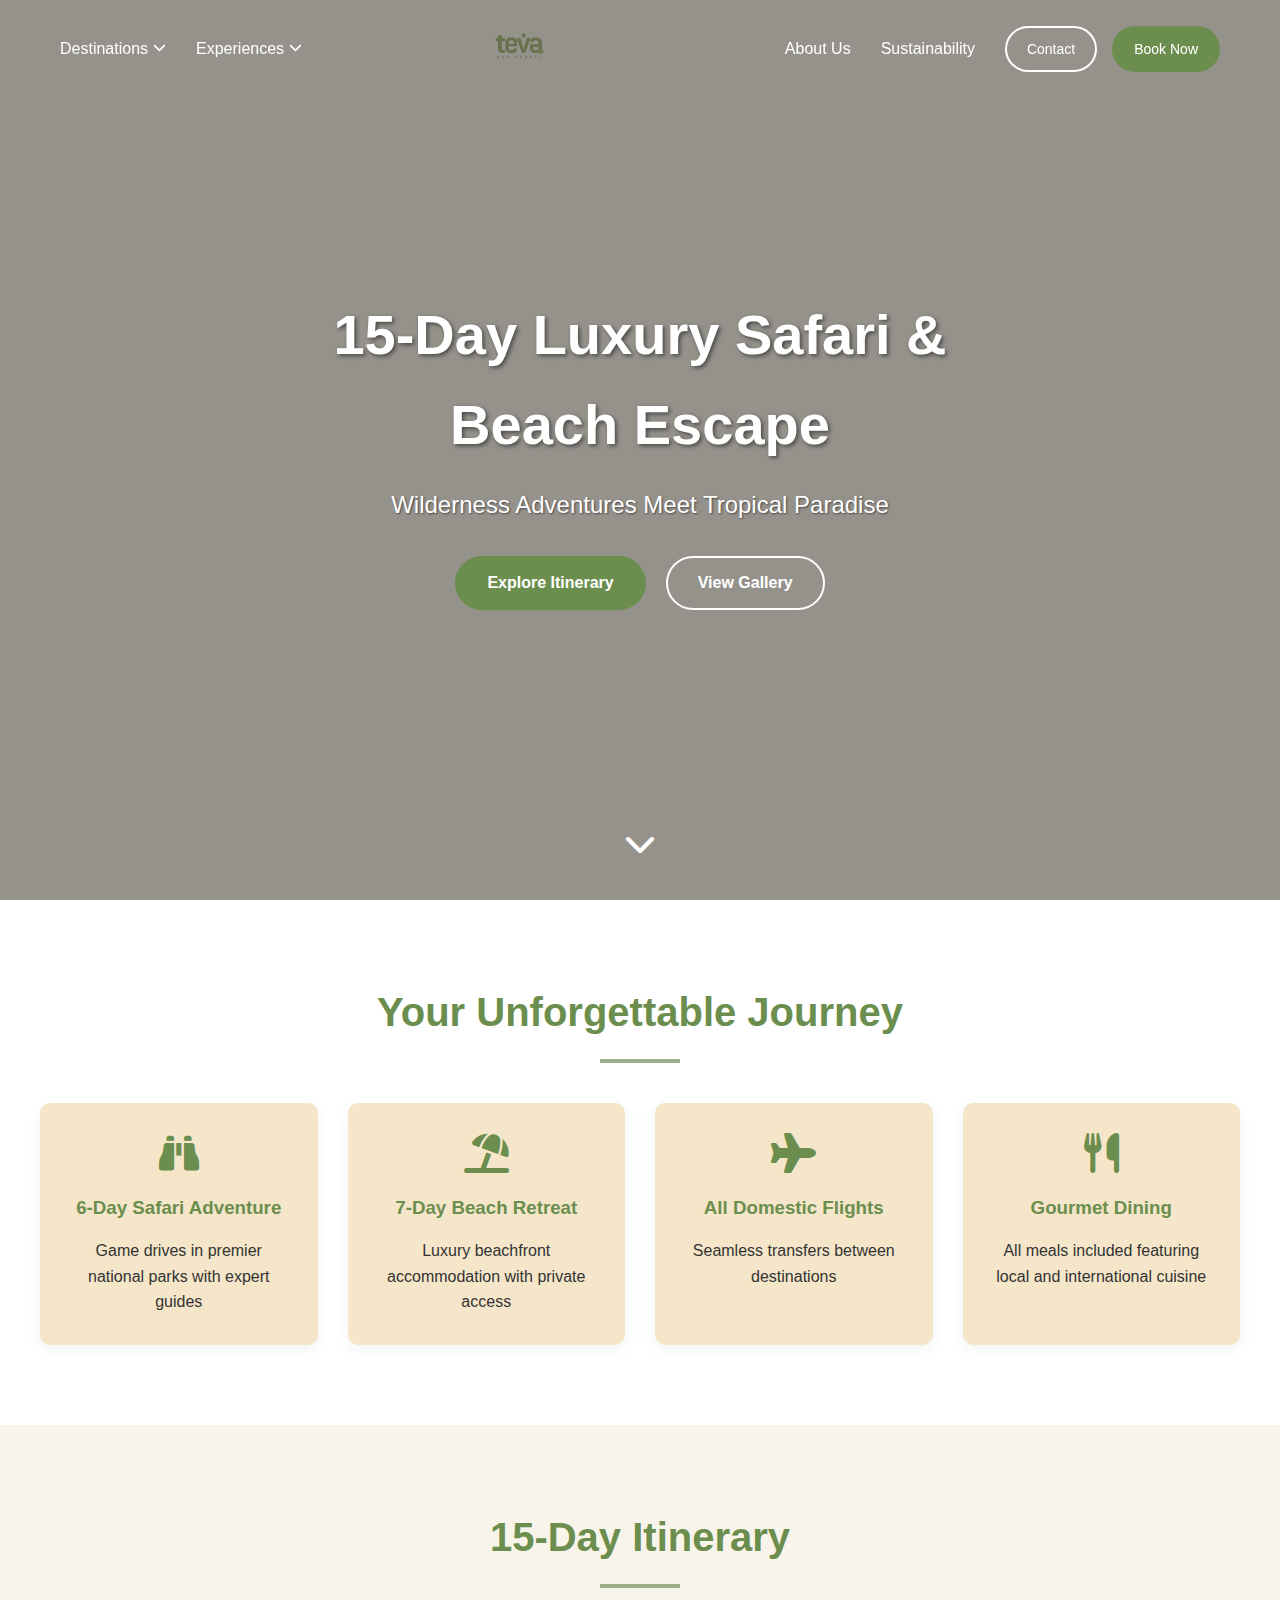
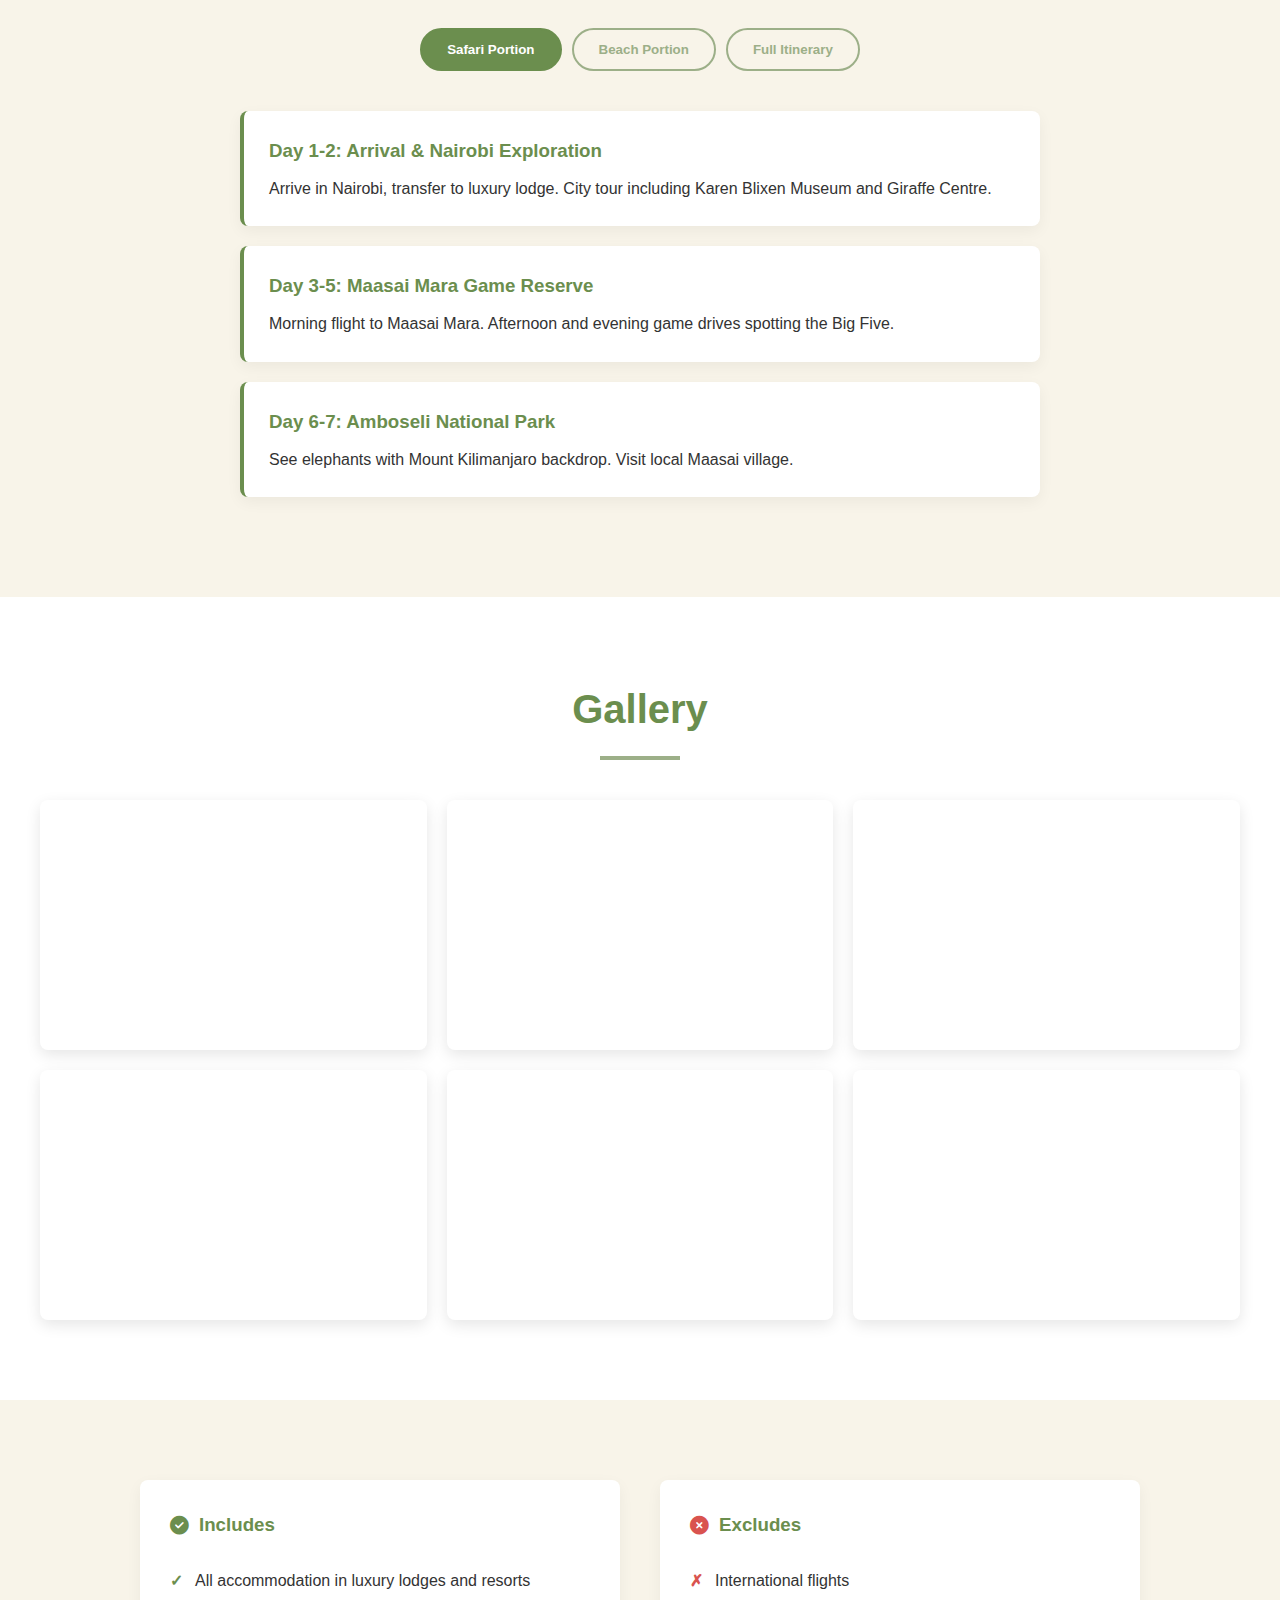
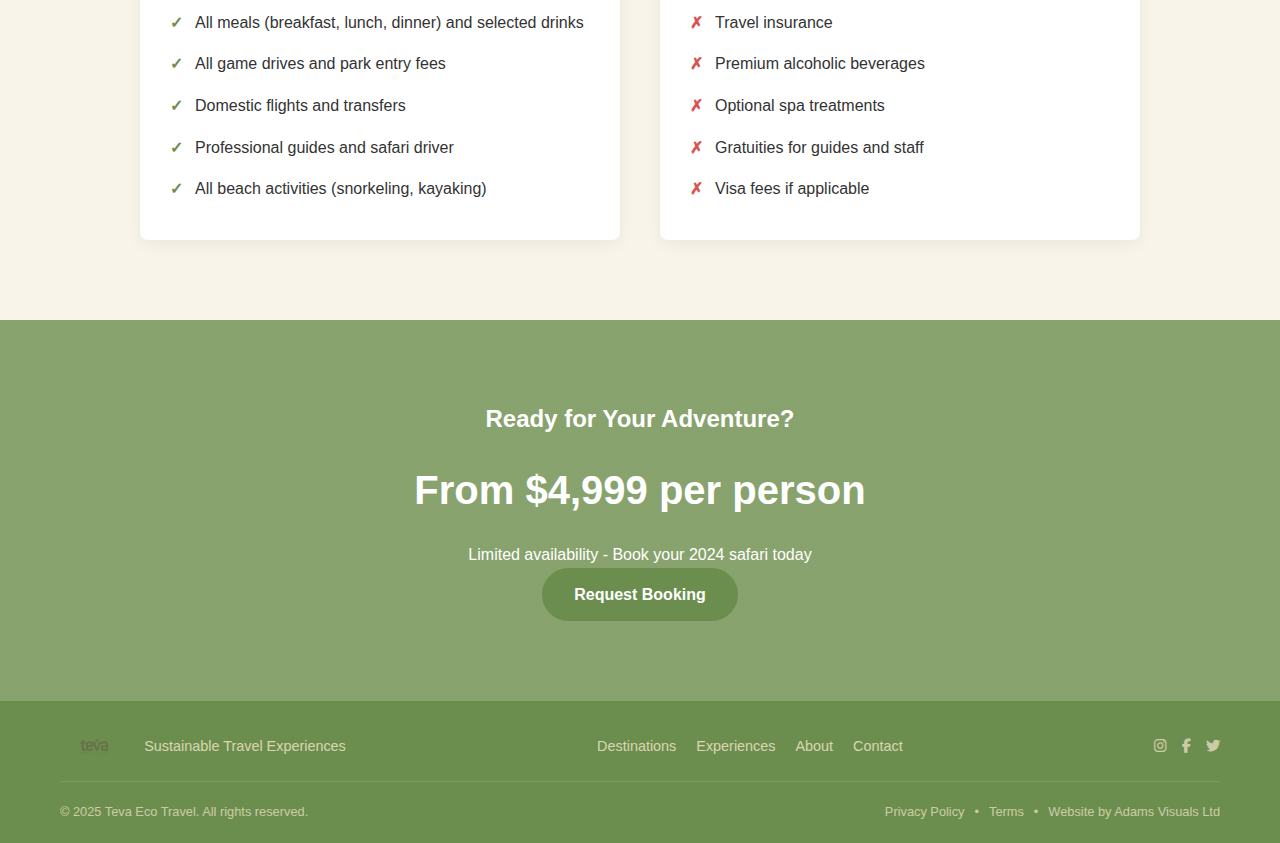
==== commit 3ca13c73: "edited the itinerary" ====
--- a/15-day-serengeti.html
+++ b/15-day-serengeti.html
@@ -96,231 +96,168 @@
         </div>
     </header>
 
-        <main class="safari-package">
-            <!-- Hero Section -->
-            <section class="package-hero">
+        <main class="vacation-package">
+            <!-- Full Screen Hero Section -->
+            <section class="hero">
                 <div class="hero-overlay"></div>
                 <div class="hero-content">
-                    <h1>15-Day Safari & Beach Escape</h1>
-                    <p>From the wild plains of Serengeti to the pristine beaches of Zanzibar</p>
-                    <div class="hero-highlights">
-                        <div class="highlight-item">
-                            <i class="fas fa-paw"></i>
-                            <span>7 Safari Days</span>
-                        </div>
-                        <div class="highlight-item">
-                            <i class="fas fa-umbrella-beach"></i>
-                            <span>5 Beach Days</span>
-                        </div>
-                        <div class="highlight-item">
-                            <i class="fas fa-moon"></i>
-                            <span>14 Nights</span>
-                        </div>
+                    <h1>15-Day Luxury Safari & Beach Escape</h1>
+                    <p class="hero-subtitle">Wilderness Adventures Meet Tropical Paradise</p>
+                    <div class="hero-cta">
+                        <a href="#itinerary" class="cta-button">Explore Itinerary</a>
+                        <a href="#gallery" class="cta-button secondary">View Gallery</a>
+                    </div>
+                </div>
+                <a href="#package-details" class="hero-scroll-down">
+                    <i class="fas fa-chevron-down"></i>
+                </a>
+            </section>
+    
+            <!-- Package Highlights -->
+            <section id="package-details" class="package-highlights">
+                <h2 class="section-title">Your Unforgettable Journey</h2>
+                <div class="highlights-grid">
+                    <div class="highlight-card">
+                        <i class="fas fa-binoculars"></i>
+                        <h3>6-Day Safari Adventure</h3>
+                        <p>Game drives in premier national parks with expert guides</p>
+                    </div>
+                    <div class="highlight-card">
+                        <i class="fas fa-umbrella-beach"></i>
+                        <h3>7-Day Beach Retreat</h3>
+                        <p>Luxury beachfront accommodation with private access</p>
+                    </div>
+                    <div class="highlight-card">
+                        <i class="fas fa-plane"></i>
+                        <h3>All Domestic Flights</h3>
+                        <p>Seamless transfers between destinations</p>
+                    </div>
+                    <div class="highlight-card">
+                        <i class="fas fa-utensils"></i>
+                        <h3>Gourmet Dining</h3>
+                        <p>All meals included featuring local and international cuisine</p>
                     </div>
                 </div>
             </section>
     
             <!-- Itinerary Section -->
-            <section class="itinerary-section">
-                <div class="container">
-                    <h2>Your Journey Itinerary</h2>
+            <section id="itinerary" class="itinerary-section">
+                <h2 class="section-title">15-Day Itinerary</h2>
+                <div class="itinerary-tabs">
+                    <button class="tab-button active" data-tab="safari">Safari Portion</button>
+                    <button class="tab-button" data-tab="beach">Beach Portion</button>
+                    <button class="tab-button" data-tab="full">Full Itinerary</button>
+                </div>
+                
+                <div class="itinerary-content">
+                    <div class="tab-content active" id="safari-tab">
+                        <div class="itinerary-day">
+                            <h3>Day 1-2: Arrival & Nairobi Exploration</h3>
+                            <p>Arrive in Nairobi, transfer to luxury lodge. City tour including Karen Blixen Museum and Giraffe Centre.</p>
+                        </div>
+                        <div class="itinerary-day">
+                            <h3>Day 3-5: Maasai Mara Game Reserve</h3>
+                            <p>Morning flight to Maasai Mara. Afternoon and evening game drives spotting the Big Five.</p>
+                        </div>
+                        <div class="itinerary-day">
+                            <h3>Day 6-7: Amboseli National Park</h3>
+                            <p>See elephants with Mount Kilimanjaro backdrop. Visit local Maasai village.</p>
+                        </div>
+                    </div>
                     
-                    <div class="itinerary-tabs">
-                        <button class="tab-btn active" data-filter="all">All Days</button>
-                        <button class="tab-btn" data-filter="safari">Safari Days</button>
-                        <button class="tab-btn" data-filter="beach">Beach Days</button>
+                    <div class="tab-content" id="beach-tab">
+                        <div class="itinerary-day">
+                            <h3>Day 8-10: Diani Beach</h3>
+                            <p>Flight to coast. Relax at 5-star beach resort with spa treatments and water sports.</p>
+                        </div>
+                        <div class="itinerary-day">
+                            <h3>Day 11-13: Private Island</h3>
+                            <p>Boat transfer to exclusive island retreat with private villas and butler service.</p>
+                        </div>
+                        <div class="itinerary-day">
+                            <h3>Day 14-15: Zanzibar</h3>
+                            <p>Stone Town tour and spice plantation visit. Final day at leisure before departure.</p>
+                        </div>
                     </div>
                     
-                    <div class="itinerary-days">
-                        <!-- Day 1 -->
-                        <div class="day-card" data-day-type="safari">
-                            <div class="day-number">Day 1</div>
-                            <div class="day-content">
-                                <h3>Arrival in Arusha</h3>
-                                <div class="day-details">
-                                    <p><i class="fas fa-map-marker-alt"></i> Arusha, Tanzania</p>
-                                    <p><i class="fas fa-hotel"></i> Rivertrees Country Inn</p>
-                                </div>
-                                <p>Arrive at Kilimanjaro International Airport, transfer to your lodge. Evening briefing about your safari adventure.</p>
-                            </div>
-                        </div>
-                        
-                        <!-- Day 2 -->
-                        <div class="day-card" data-day-type="safari">
-                            <div class="day-number">Day 2</div>
-                            <div class="day-content">
-                                <h3>Tarangire National Park</h3>
-                                <div class="day-details">
-                                    <p><i class="fas fa-map-marker-alt"></i> Tarangire</p>
-                                    <p><i class="fas fa-hotel"></i> Tarangire Treetops Lodge</p>
-                                </div>
-                                <p>Morning drive to Tarangire famous for its elephant herds and baobab trees. Afternoon game drive followed by sundowner.</p>
-                            </div>
-                        </div>
-                        
-                        <!-- Day 3-4 -->
-                        <div class="day-card" data-day-type="safari">
-                            <div class="day-number">Day 3-4</div>
-                            <div class="day-content">
-                                <h3>Lake Manyara & Ngorongoro</h3>
-                                <div class="day-details">
-                                    <p><i class="fas fa-map-marker-alt"></i> Ngorongoro Conservation Area</p>
-                                    <p><i class="fas fa-hotel"></i> Ngorongoro Farmhouse</p>
-                                </div>
-                                <p>Day 3: Game drive in Lake Manyara National Park. Day 4: Travel to Ngorongoro with cultural village visit.</p>
-                            </div>
-                        </div>
-                        
-                        <!-- Day 5-6 -->
-                        <div class="day-card" data-day-type="safari">
-                            <div class="day-number">Day 5-6</div>
-                            <div class="day-content">
-                                <h3>Ngorongoro Crater</h3>
-                                <div class="day-details">
-                                    <p><i class="fas fa-map-marker-alt"></i> Ngorongoro Crater</p>
-                                    <p><i class="fas fa-hotel"></i> Ngorongoro Serena Lodge</p>
-                                </div>
-                                <p>Two full days exploring the crater floor with picnic lunches. Highest density of predators in Africa.</p>
-                            </div>
-                        </div>
-                        
-                        <!-- Day 7-9 -->
-                        <div class="day-card" data-day-type="safari">
-                            <div class="day-number">Day 7-9</div>
-                            <div class="day-content">
-                                <h3>Serengeti National Park</h3>
-                                <div class="day-details">
-                                    <p><i class="fas fa-map-marker-alt"></i> Central Serengeti</p>
-                                    <p><i class="fas fa-hotel"></i> Serengeti Serena Lodge</p>
-                                </div>
-                                <p>Three full days exploring the Serengeti. Track the Great Migration with morning and afternoon game drives.</p>
-                            </div>
-                        </div>
-                        
-                        <!-- Day 10 -->
-                        <div class="day-card" data-day-type="transfer">
-                            <div class="day-number">Day 10</div>
-                            <div class="day-content">
-                                <h3>Flight to Zanzibar</h3>
-                                <div class="day-details">
-                                    <p><i class="fas fa-map-marker-alt"></i> Zanzibar</p>
-                                    <p><i class="fas fa-hotel"></i> The Z Hotel</p>
-                                </div>
-                                <p>Morning game drive en route to airstrip. Afternoon flight to Zanzibar. Transfer to beach resort.</p>
-                            </div>
-                        </div>
-                        
-                        <!-- Day 11-14 -->
-                        <div class="day-card" data-day-type="beach">
-                            <div class="day-number">Day 11-14</div>
-                            <div class="day-content">
-                                <h3>Zanzibar Beach Relaxation</h3>
-                                <div class="day-details">
-                                    <p><i class="fas fa-map-marker-alt"></i> Nungwi Beach</p>
-                                    <p><i class="fas fa-hotel"></i> The Z Hotel</p>
-                                </div>
-                                <p>Four days of pure relaxation. Optional activities include snorkeling, spice tours, or simply enjoying the beach.</p>
-                            </div>
-                        </div>
-                        
-                        <!-- Day 15 -->
-                        <div class="day-card" data-day-type="departure">
-                            <div class="day-number">Day 15</div>
-                            <div class="day-content">
-                                <h3>Departure</h3>
-                                <div class="day-details">
-                                    <p><i class="fas fa-map-marker-alt"></i> Zanzibar Airport</p>
-                                    <p><i class="fas fa-plane"></i> International Flight</p>
-                                </div>
-                                <p>Transfer to Zanzibar Airport for your flight home or onward journey.</p>
-                            </div>
-                        </div>
+                    <div class="tab-content" id="full-tab">
+                        <!-- Combined itinerary would go here -->
                     </div>
                 </div>
             </section>
     
             <!-- Gallery Section -->
-            <section class="gallery-section">
-                <div class="container">
-                    <h2>Experience Gallery</h2>
-                    <div class="gallery-grid">
-                        <div class="gallery-item" style="background-image: url('https://images.unsplash.com/photo-1550358864-518f202c02ba?ixlib=rb-1.2.1&auto=format&fit=crop&w=1350&q=80')">
-                            <div class="gallery-overlay">
-                                <p>Serengeti Sunset</p>
-                            </div>
-                        </div>
-                        <div class="gallery-item" style="background-image: url('https://images.unsplash.com/photo-1564501049415-5bb8d93fc8a2?ixlib=rb-1.2.1&auto=format&fit=crop&w=1350&q=80')">
-                            <div class="gallery-overlay">
-                                <p>Zanzibar Beaches</p>
-                            </div>
-                        </div>
-                        <div class="gallery-item" style="background-image: url('https://images.unsplash.com/photo-1520250497591-112f2f40a3f4?ixlib=rb-1.2.1&auto=format&fit=crop&w=1350&q=80')">
-                            <div class="gallery-overlay">
-                                <p>Ngorongoro Crater</p>
-                            </div>
-                        </div>
-                        <div class="gallery-item" style="background-image: url('https://images.unsplash.com/photo-1581250627546-89f0e24d5e9e?ixlib=rb-1.2.1&auto=format&fit=crop&w=1350&q=80')">
-                            <div class="gallery-overlay">
-                                <p>Safari Adventure</p>
-                            </div>
-                        </div>
-                        <div class="gallery-item" style="background-image: url('https://images.unsplash.com/photo-1557050543-4d5f4e07ef46?ixlib=rb-1.2.1&auto=format&fit=crop&w=1350&q=80')">
-                            <div class="gallery-overlay">
-                                <p>Wildlife Encounters</p>
-                            </div>
-                        </div>
-                        <div class="gallery-item" style="background-image: url('https://images.unsplash.com/photo-1564349683135-4da2d0a8a39a?ixlib=rb-1.2.1&auto=format&fit=crop&w=1350&q=80')">
-                            <div class="gallery-overlay">
-                                <p>Beach Relaxation</p>
-                            </div>
-                        </div>
-                    </div>
-                </div>
-            </section>
-    
-            <!-- Inclusions/Excludes Section -->
-            <section class="inclusion-section">
-                <div class="container">
-                    <div class="inclusion-grid">
-                        <div class="inclusion-box includes">
-                            <h3><i class="fas fa-check-circle"></i> What's Included</h3>
-                            <ul>
-                                <li>All national park fees & conservation charges</li>
-                                <li>14 nights luxury accommodation</li>
-                                <li>All meals during safari (breakfast only at beach)</li>
-                                <li>Professional safari guide & private 4x4 vehicle</li>
-                                <li>Domestic flights (Arusha-Zanzibar)</li>
-                                <li>All ground transfers</li>
-                                <li>Emergency medical evacuation insurance</li>
-                            </ul>
-                        </div>
-                        
-                        <div class="inclusion-box excludes">
-                            <h3><i class="fas fa-times-circle"></i> What's Excluded</h3>
-                            <ul>
-                                <li>International flights</li>
-                                <li>Travel insurance</li>
-                                <li>Alcoholic beverages</li>
-                                <li>Optional activities (balloon safari, spa, etc.)</li>
-                                <li>Tips for guides and staff</li>
-                                <li>Visa fees (if applicable)</li>
-                            </ul>
-                        </div>
-                    </div>
-                </div>
-            </section>
-    
-            <!-- Price CTA -->
-            <section class="price-cta">
-                <div class="container">
-                    <div class="price-card">
-                        <div class="price-content">
-                            <h3>Ready for Your Adventure?</h3>
-                            <div class="price-amount">From $5,800 per person</div>
-                            <p>Based on double occupancy. Single supplement available.</p>
-                        </div>
-                        <a href="booking.html" class="cta-button">Book Now</a>
-                    </div>
+            <section id="gallery" class="gallery-section">
+                <h2 class="section-title">Gallery</h2>
+                <div class="gallery-grid">
+                    <div class="gallery-item safari-img">
+                        <div class="gallery-overlay">
+                            <p>Sunset Safari</p>
+                        </div>
+                    </div>
+                    <div class="gallery-item beach-img">
+                        <div class="gallery-overlay">
+                            <p>Private Beach</p>
+                        </div>
+                    </div>
+                    <div class="gallery-item wildlife-img">
+                        <div class="gallery-overlay">
+                            <p>Wildlife</p>
+                        </div>
+                    </div>
+                    <div class="gallery-item lodge-img">
+                        <div class="gallery-overlay">
+                            <p>Luxury Lodge</p>
+                        </div>
+                    </div>
+                    <div class="gallery-item spa-img">
+                        <div class="gallery-overlay">
+                            <p>Beach Spa</p>
+                        </div>
+                    </div>
+                    <div class="gallery-item dining-img">
+                        <div class="gallery-overlay">
+                            <p>Gourmet Dining</p>
+                        </div>
+                    </div>
+                </div>
+            </section>
+    
+            <!-- Includes/Excludes Section -->
+            <section class="inclusions-section">
+                <div class="inclusions-container">
+                    <div class="includes">
+                        <h3><i class="fas fa-check-circle"></i> Includes</h3>
+                        <ul>
+                            <li>All accommodation in luxury lodges and resorts</li>
+                            <li>All meals (breakfast, lunch, dinner) and selected drinks</li>
+                            <li>All game drives and park entry fees</li>
+                            <li>Domestic flights and transfers</li>
+                            <li>Professional guides and safari driver</li>
+                            <li>All beach activities (snorkeling, kayaking)</li>
+                        </ul>
+                    </div>
+                    <div class="excludes">
+                        <h3><i class="fas fa-times-circle"></i> Excludes</h3>
+                        <ul>
+                            <li>International flights</li>
+                            <li>Travel insurance</li>
+                            <li>Premium alcoholic beverages</li>
+                            <li>Optional spa treatments</li>
+                            <li>Gratuities for guides and staff</li>
+                            <li>Visa fees if applicable</li>
+                        </ul>
+                    </div>
+                </div>
+            </section>
+    
+            <!-- Pricing CTA -->
+            <section class="pricing-cta">
+                <div class="pricing-content">
+                    <h2>Ready for Your Adventure?</h2>
+                    <p class="price">From $4,999 per person</p>
+                    <p>Limited availability - Book your 2024 safari today</p>
+                    <a href="#contact" class="cta-button">Request Booking</a>
                 </div>
             </section>
         </main>
--- a/styles/15-day-serengeti.css
+++ b/styles/15-day-serengeti.css
@@ -393,7 +393,6 @@
     }
 }
 
-/* Safari Package Styles */
 :root {
     --sage-green: #9CAF88;
     --moss-green: #6B8E4E;
@@ -404,38 +403,38 @@
 }
 
 /* Base Styles */
-.safari-package {
-    font-family: 'Poppins', sans-serif;
+body {
+    font-family: 'Segoe UI', Tahoma, Geneva, Verdana, sans-serif;
+    line-height: 1.6;
     color: var(--dark-text);
-    line-height: 1.6;
-}
-
-.container {
-    width: 90%;
-    max-width: 1200px;
-    margin: 0 auto;
-    padding: 0 15px;
-}
-
-h1, h2, h3 {
-    font-family: 'Playfair Display', serif;
-    color: var(--moss-green);
-}
-
-/* Hero Section */
-.package-hero {
-    height: 70vh;
-    min-height: 500px;
-    background: 
-        linear-gradient(rgba(0, 0, 0, 0.3), rgba(0, 0, 0, 0.3)),
-        url('https://images.unsplash.com/photo-1547471080-7cc2caa01a7e?ixlib=rb-1.2.1&auto=format&fit=crop&w=1920&q=80') no-repeat center center;
+    margin: 0;
+    padding: 0;
+    background-color: var(--cream);
+}
+
+h1, h2, h3, h4 {
+    font-weight: 600;
+    margin-top: 0;
+}
+
+a {
+    text-decoration: none;
+    color: var(--moss-green);
+}
+
+/* Full Screen Hero */
+.hero {
+    position: relative;
+    height: 100vh;
+    min-height: 600px;
+    background: url('https://images.unsplash.com/photo-1516426122078-c23e76319801?ixlib=rb-1.2.1&auto=format&fit=crop&w=1920&q=80') no-repeat center center;
     background-size: cover;
     display: flex;
-    align-items: center;
+    flex-direction: column;
     justify-content: center;
+    align-items: center;
     text-align: center;
-    position: relative;
-    margin-bottom: 3rem;
+    color: var(--light-text);
 }
 
 .hero-overlay {
@@ -444,342 +443,401 @@
     left: 0;
     width: 100%;
     height: 100%;
-    background-color: rgba(0, 0, 0, 0.2);
+    background-color: rgba(0, 0, 0, 0.4);
 }
 
 .hero-content {
     position: relative;
     z-index: 2;
-    color: var(--light-text);
+    max-width: 800px;
     padding: 0 20px;
-    max-width: 800px;
-}
-
-.hero-content h1 {
-    font-size: 2.8rem;
+}
+
+.hero h1 {
+    font-size: 3.5rem;
     margin-bottom: 1rem;
-    color: var(--light-text);
     text-shadow: 2px 2px 4px rgba(0, 0, 0, 0.5);
 }
 
-.hero-content p {
-    font-size: 1.2rem;
+.hero-subtitle {
+    font-size: 1.5rem;
     margin-bottom: 2rem;
     text-shadow: 1px 1px 2px rgba(0, 0, 0, 0.5);
 }
 
-.hero-highlights {
-    display: flex;
+.hero-cta {
+    display: flex;
+    gap: 20px;
     justify-content: center;
-    gap: 2rem;
-    margin-top: 2rem;
     flex-wrap: wrap;
 }
 
-.highlight-item {
-    display: flex;
-    align-items: center;
-    gap: 0.5rem;
+.hero-scroll-down {
+    position: absolute;
+    bottom: 30px;
+    left: 50%;
+    transform: translateX(-50%);
+    color: var(--light-text);
+    font-size: 2rem;
+    animation: bounce 2s infinite;
+    z-index: 2;
+}
+
+@keyframes bounce {
+    0%, 20%, 50%, 80%, 100% {
+        transform: translateY(0) translateX(-50%);
+    }
+    40% {
+        transform: translateY(-20px) translateX(-50%);
+    }
+    60% {
+        transform: translateY(-10px) translateX(-50%);
+    }
+}
+
+/* CTA Buttons */
+.cta-button {
+    display: inline-block;
+    padding: 12px 30px;
+    background-color: var(--moss-green);
+    color: var(--light-text);
+    border-radius: 30px;
+    font-weight: 600;
+    transition: all 0.3s ease;
+    border: 2px solid var(--moss-green);
+}
+
+.cta-button:hover {
+    background-color: transparent;
+    color: var(--light-text);
+    transform: translateY(-3px);
+    box-shadow: 0 5px 15px rgba(0, 0, 0, 0.2);
+}
+
+.cta-button.secondary {
+    background-color: transparent;
+    border: 2px solid var(--light-text);
+}
+
+.cta-button.secondary:hover {
     background-color: rgba(255, 255, 255, 0.2);
-    backdrop-filter: blur(5px);
-    padding: 0.75rem 1.5rem;
-    border-radius: 50px;
-    font-weight: 500;
-}
-
-.highlight-item i {
-    font-size: 1.2rem;
+}
+
+/* Section Styles */
+.section-title {
+    text-align: center;
+    font-size: 2.5rem;
+    margin-bottom: 2.5rem;
+    color: var(--moss-green);
+    position: relative;
+}
+
+.section-title::after {
+    content: '';
+    display: block;
+    width: 80px;
+    height: 4px;
+    background-color: var(--sage-green);
+    margin: 15px auto;
+}
+
+/* Package Highlights */
+.package-highlights {
+    padding: 80px 20px;
+    background-color: var(--light-text);
+}
+
+.highlights-grid {
+    display: grid;
+    grid-template-columns: repeat(auto-fit, minmax(250px, 1fr));
+    gap: 30px;
+    max-width: 1200px;
+    margin: 0 auto;
+}
+
+.highlight-card {
+    background-color: var(--peanut-cream);
+    padding: 30px;
+    border-radius: 10px;
+    text-align: center;
+    transition: transform 0.3s ease;
+    box-shadow: 0 5px 15px rgba(0, 0, 0, 0.05);
+}
+
+.highlight-card:hover {
+    transform: translateY(-10px);
+    box-shadow: 0 10px 25px rgba(0, 0, 0, 0.1);
+}
+
+.highlight-card i {
+    font-size: 2.5rem;
+    color: var(--moss-green);
+    margin-bottom: 20px;
+}
+
+.highlight-card h3 {
+    color: var(--moss-green);
+    margin-bottom: 15px;
 }
 
 /* Itinerary Section */
 .itinerary-section {
-    padding: 4rem 0;
+    padding: 80px 20px;
     background-color: var(--cream);
 }
 
-.itinerary-section h2 {
-    text-align: center;
-    font-size: 2.2rem;
-    margin-bottom: 2rem;
-}
-
 .itinerary-tabs {
     display: flex;
     justify-content: center;
-    gap: 1rem;
-    margin-bottom: 2rem;
+    margin-bottom: 40px;
     flex-wrap: wrap;
-}
-
-.tab-btn {
-    padding: 0.75rem 1.5rem;
+    gap: 10px;
+}
+
+.tab-button {
+    padding: 12px 25px;
     background-color: transparent;
-    border: 1px solid var(--sage-green);
-    border-radius: 50px;
-    color: var(--moss-green);
-    font-weight: 500;
+    border: 2px solid var(--sage-green);
+    color: var(--sage-green);
+    border-radius: 30px;
+    font-weight: 600;
     cursor: pointer;
     transition: all 0.3s ease;
 }
 
-.tab-btn.active {
+.tab-button:hover {
     background-color: var(--sage-green);
     color: var(--light-text);
 }
 
-.itinerary-days {
-    display: grid;
-    gap: 1.5rem;
-    max-width: 900px;
+.tab-button.active {
+    background-color: var(--moss-green);
+    border-color: var(--moss-green);
+    color: var(--light-text);
+}
+
+.tab-content {
+    display: none;
+    max-width: 800px;
     margin: 0 auto;
 }
 
-.day-card {
+.tab-content.active {
+    display: block;
+}
+
+.itinerary-day {
     background-color: var(--light-text);
+    padding: 25px;
+    margin-bottom: 20px;
     border-radius: 8px;
-    overflow: hidden;
-    box-shadow: 0 4px 12px rgba(0, 0, 0, 0.1);
-    transition: transform 0.3s ease;
-}
-
-.day-card:hover {
-    transform: translateY(-5px);
-}
-
-.day-number {
-    background-color: var(--moss-green);
-    color: var(--light-text);
-    padding: 0.75rem 1.5rem;
-    font-weight: 600;
-    font-size: 1.1rem;
-}
-
-.day-content {
-    padding: 1.5rem;
-}
-
-.day-content h3 {
-    font-size: 1.4rem;
-    margin-bottom: 0.75rem;
-    color: var(--moss-green);
-}
-
-.day-details {
-    display: flex;
-    gap: 1.5rem;
-    margin-bottom: 1rem;
-    font-size: 0.9rem;
-    color: var(--dark-text);
-    flex-wrap: wrap;
-}
-
-.day-details p {
-    display: flex;
-    align-items: center;
-    gap: 0.5rem;
-}
-
-.day-details i {
-    color: var(--sage-green);
-}
-
-/* Day Type Colors */
-.day-card[data-day-type="beach"] .day-number {
-    background-color: #4a90e2;
-}
-
-.day-card[data-day-type="transfer"] .day-number {
-    background-color: #f5a623;
-}
-
-.day-card[data-day-type="departure"] .day-number {
-    background-color: #d0021b;
+    box-shadow: 0 5px 15px rgba(0, 0, 0, 0.05);
+    border-left: 4px solid var(--moss-green);
+}
+
+.itinerary-day h3 {
+    color: var(--moss-green);
+    margin-bottom: 10px;
 }
 
 /* Gallery Section */
 .gallery-section {
-    padding: 4rem 0;
+    padding: 80px 20px;
     background-color: var(--light-text);
-}
-
-.gallery-section h2 {
-    text-align: center;
-    font-size: 2.2rem;
-    margin-bottom: 2rem;
 }
 
 .gallery-grid {
     display: grid;
     grid-template-columns: repeat(auto-fit, minmax(300px, 1fr));
-    gap: 1rem;
+    gap: 20px;
+    max-width: 1200px;
+    margin: 0 auto;
 }
 
 .gallery-item {
     height: 250px;
-    background-size: cover;
-    background-position: center;
     border-radius: 8px;
+    overflow: hidden;
     position: relative;
-    overflow: hidden;
+    box-shadow: 0 5px 15px rgba(0, 0, 0, 0.1);
 }
 
 .gallery-overlay {
     position: absolute;
-    bottom: 0;
+    top: 0;
     left: 0;
     width: 100%;
-    padding: 1.5rem;
-    background: linear-gradient(to top, rgba(0,0,0,0.7), transparent);
-    color: var(--light-text);
-    transform: translateY(100%);
-    transition: transform 0.3s ease;
+    height: 100%;
+    background: rgba(0, 0, 0, 0.4);
+    display: flex;
+    justify-content: center;
+    align-items: center;
+    color: var(--light-text);
+    font-size: 1.5rem;
+    font-weight: 600;
+    opacity: 0;
+    transition: opacity 0.3s ease;
 }
 
 .gallery-item:hover .gallery-overlay {
-    transform: translateY(0);
-}
-
-/* Inclusion Section */
-.inclusion-section {
-    padding: 4rem 0;
-    background-color: var(--peanut-cream);
-}
-
-.inclusion-grid {
+    opacity: 1;
+}
+
+/* Background images for gallery items */
+.safari-img {
+    background: url('https://images.unsplash.com/photo-1509316785289-025f5b846b35?ixlib=rb-1.2.1&auto=format&fit=crop&w=800&q=80') center/cover;
+}
+
+.beach-img {
+    background: url('https://images.unsplash.com/photo-1506929562872-bb421503ef21?ixlib=rb-1.2.1&auto=format&fit=crop&w=800&q=80') center/cover;
+}
+
+.wildlife-img {
+    background: url('https://images.unsplash.com/photo-1557050543-4d5f4e07ef46?ixlib=rb-1.2.1&auto=format&fit=crop&w=800&q=80') center/cover;
+}
+
+.lodge-img {
+    background: url('https://images.unsplash.com/photo-1566073771259-6a8506099945?ixlib=rb-1.2.1&auto=format&fit=crop&w=800&q=80') center/cover;
+}
+
+.spa-img {
+    background: url('https://images.unsplash.com/photo-1544161515-4ab6ce6db874?ixlib=rb-1.2.1&auto=format&fit=crop&w=800&q=80') center/cover;
+}
+
+.dining-img {
+    background: url('https://images.unsplash.com/photo-1414235077428-338989a2e8c0?ixlib=rb-1.2.1&auto=format&fit=crop&w=800&q=80') center/cover;
+}
+
+/* Inclusions Section */
+.inclusions-section {
+    padding: 80px 20px;
+    background-color: var(--cream);
+}
+
+.inclusions-container {
     display: grid;
     grid-template-columns: 1fr 1fr;
-    gap: 2rem;
+    gap: 40px;
     max-width: 1000px;
     margin: 0 auto;
 }
 
-.inclusion-box {
-    padding: 2rem;
+.includes, .excludes {
+    background-color: var(--light-text);
+    padding: 30px;
     border-radius: 8px;
-    background-color: var(--light-text);
-    box-shadow: 0 4px 12px rgba(0, 0, 0, 0.1);
-}
-
-.inclusion-box h3 {
-    font-size: 1.4rem;
-    margin-bottom: 1.5rem;
-    display: flex;
-    align-items: center;
-    gap: 0.75rem;
-}
-
-.inclusion-box ul {
-    list-style: none;
-}
-
-.inclusion-box li {
-    margin-bottom: 0.75rem;
+    box-shadow: 0 5px 15px rgba(0, 0, 0, 0.05);
+}
+
+.includes h3, .excludes h3 {
+    color: var(--moss-green);
+    margin-bottom: 20px;
+    display: flex;
+    align-items: center;
+    gap: 10px;
+}
+
+.includes h3 i {
+    color: var(--moss-green);
+}
+
+.excludes h3 i {
+    color: #d9534f;
+}
+
+.includes ul, .excludes ul {
+    list-style-type: none;
+    padding: 0;
+}
+
+.includes li, .excludes li {
+    padding: 8px 0;
     position: relative;
-    padding-left: 1.75rem;
-}
-
-.inclusion-box li:before {
+    padding-left: 25px;
+}
+
+.includes li::before {
+    content: '✓';
+    color: var(--moss-green);
     position: absolute;
     left: 0;
-}
-
-.includes li:before {
-    content: "✓";
-    color: var(--moss-green);
-}
-
-.excludes li:before {
-    content: "✕";
-    color: #d0021b;
-}
-
-/* Price CTA */
-.price-cta {
-    padding: 4rem 0;
-    background-color: var(--moss-green);
-    color: var(--light-text);
-}
-
-.price-card {
-    display: flex;
-    justify-content: space-between;
-    align-items: center;
-    max-width: 1000px;
+    font-weight: bold;
+}
+
+.excludes li::before {
+    content: '✗';
+    color: #d9534f;
+    position: absolute;
+    left: 0;
+    font-weight: bold;
+}
+
+/* Pricing CTA */
+.pricing-cta {
+    padding: 80px 20px;
+    background: linear-gradient(rgba(108, 142, 78, 0.8), rgba(108, 142, 78, 0.8)), url('https://images.unsplash.com/photo-1501785888041-af3ef285b470?ixlib=rb-1.2.1&auto=format&fit=crop&w=1920&q=80') center/cover;
+    color: var(--light-text);
+    text-align: center;
+}
+
+.pricing-content {
+    max-width: 800px;
     margin: 0 auto;
-    flex-wrap: wrap;
-    gap: 1.5rem;
-}
-
-.price-content h3 {
-    color: var(--light-text);
-    font-size: 1.6rem;
-    margin-bottom: 0.5rem;
-}
-
-.price-amount {
-    font-family: 'Playfair Display', serif;
-    font-size: 2rem;
+}
+
+.price {
+    font-size: 2.5rem;
     font-weight: 700;
-    margin-bottom: 0.5rem;
-}
-
-.cta-button {
-    display: inline-block;
-    padding: 1rem 2.5rem;
-    background-color: var(--light-text);
-    color: var(--moss-green);
-    border-radius: 50px;
-    text-decoration: none;
-    font-weight: 600;
-    transition: all 0.3s ease;
-    white-space: nowrap;
-}
-
-.cta-button:hover {
-    background-color: var(--peanut-cream);
-    transform: translateY(-3px);
-    box-shadow: 0 5px 15px rgba(0, 0, 0, 0.1);
+    margin: 20px 0;
 }
 
 /* Responsive Styles */
 @media (max-width: 768px) {
-    .hero-content h1 {
-        font-size: 2.2rem;
-    }
-    
-    .itinerary-days {
+    .hero h1 {
+        font-size: 2.5rem;
+    }
+    
+    .hero-subtitle {
+        font-size: 1.2rem;
+    }
+    
+    .inclusions-container {
         grid-template-columns: 1fr;
     }
     
-    .inclusion-grid {
-        grid-template-columns: 1fr;
-    }
-    
-    .price-card {
-        flex-direction: column;
-        text-align: center;
-    }
-}
-
-@media (max-width: 480px) {
-    .hero-content h1 {
-        font-size: 1.8rem;
-    }
-    
-    .hero-highlights {
+    .section-title {
+        font-size: 2rem;
+    }
+    
+    .itinerary-tabs {
         flex-direction: column;
         align-items: center;
-        gap: 1rem;
-    }
-    
-    .tab-btn {
-        padding: 0.5rem 1rem;
-        font-size: 0.9rem;
-    }
-    
-    .day-details {
+    }
+    
+    .tab-button {
+        width: 100%;
+        max-width: 300px;
+    }
+    
+    .hero-cta {
         flex-direction: column;
-        gap: 0.5rem;
+        align-items: center;
+    }
+    
+    .cta-button {
+        width: 100%;
+        max-width: 250px;
+        text-align: center;
+    }
+}
+
+@media (max-width: 480px) {
+    .hero h1 {
+        font-size: 2rem;
+    }
+    
+    .gallery-grid {
+        grid-template-columns: 1fr;
     }
 }
 
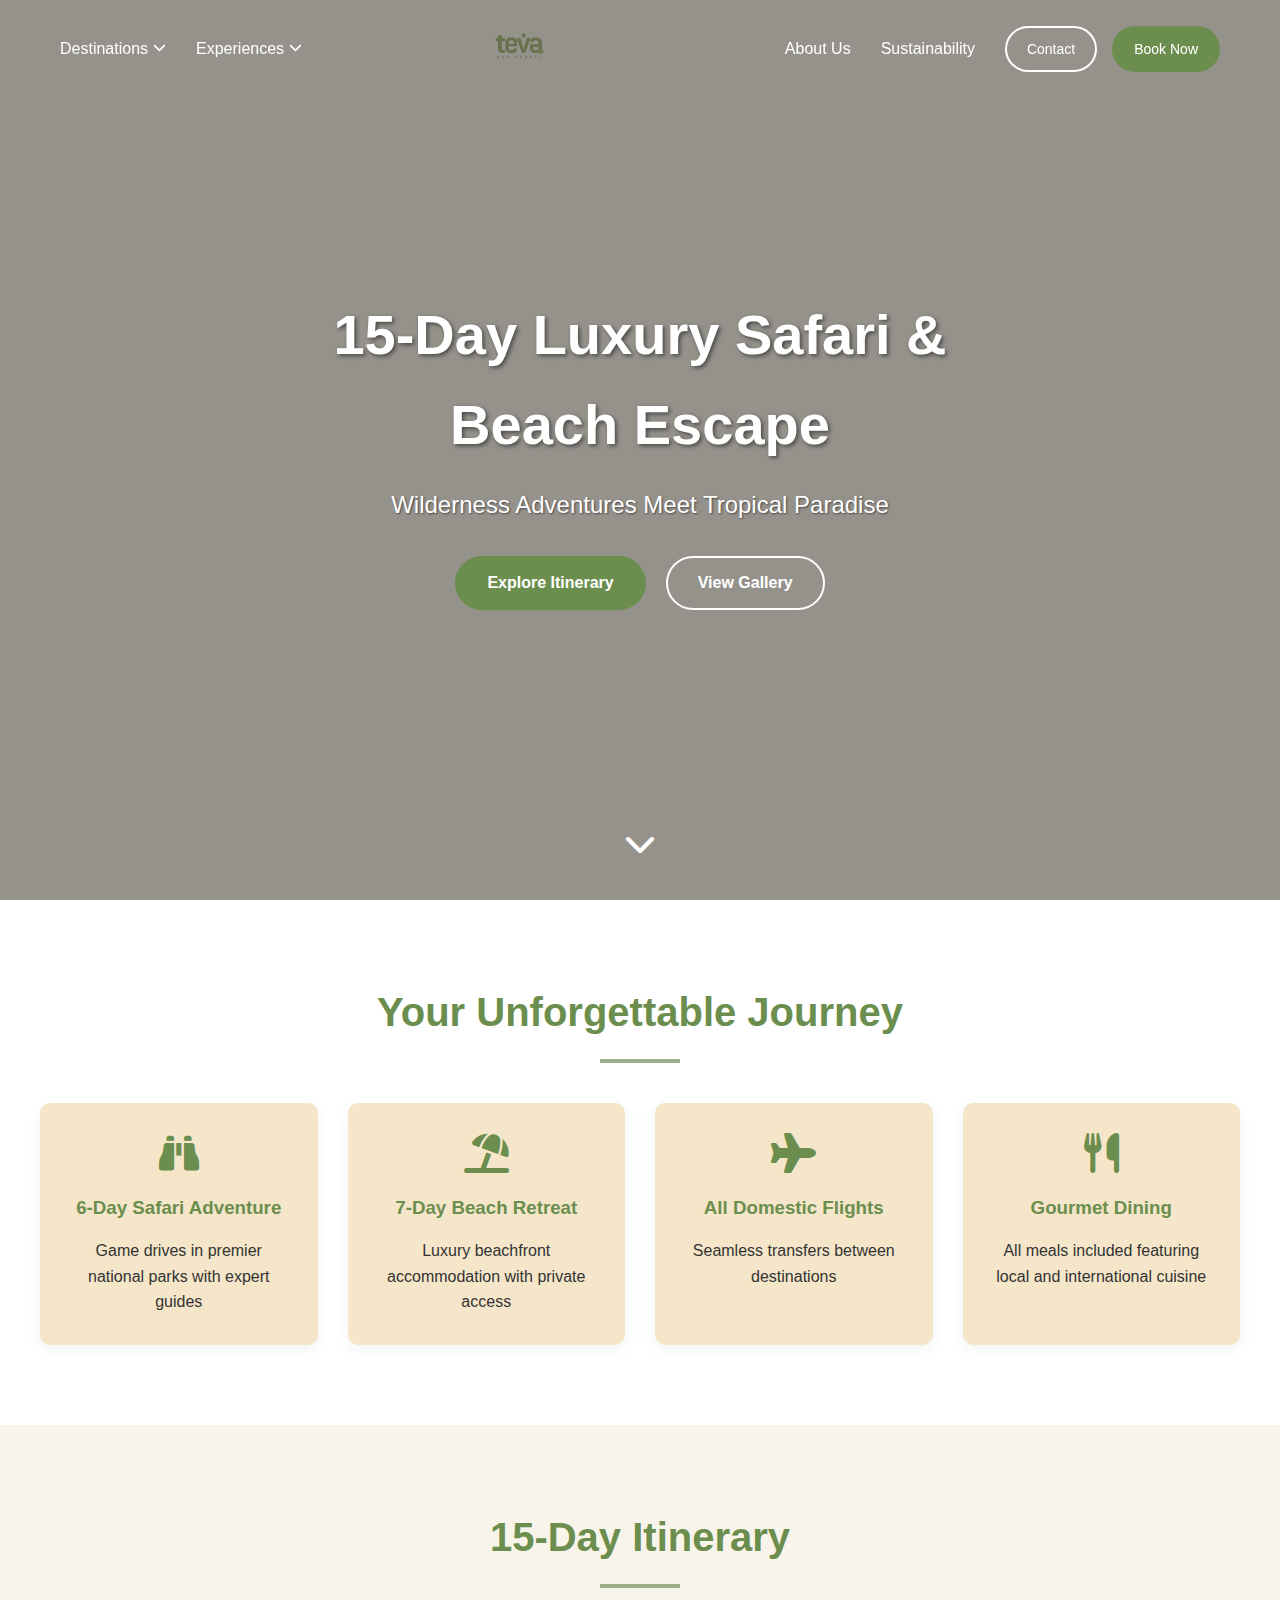
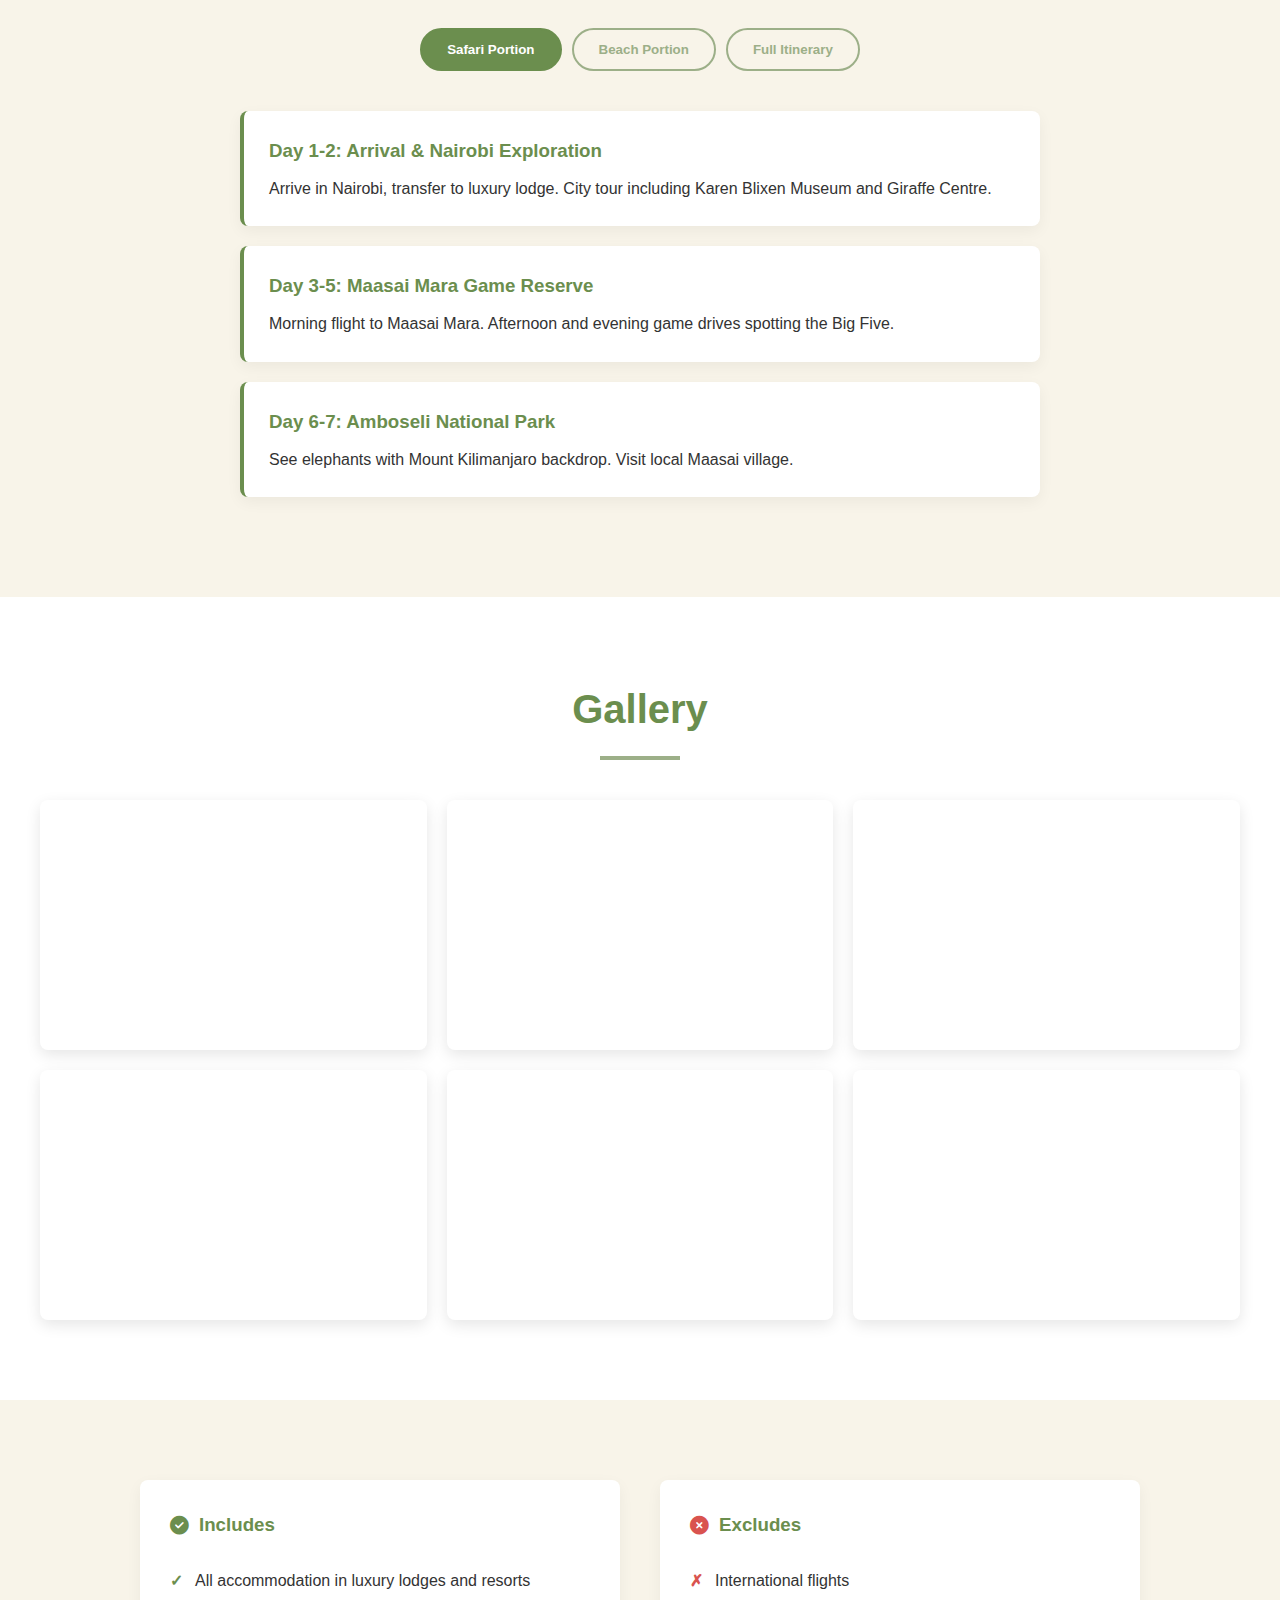
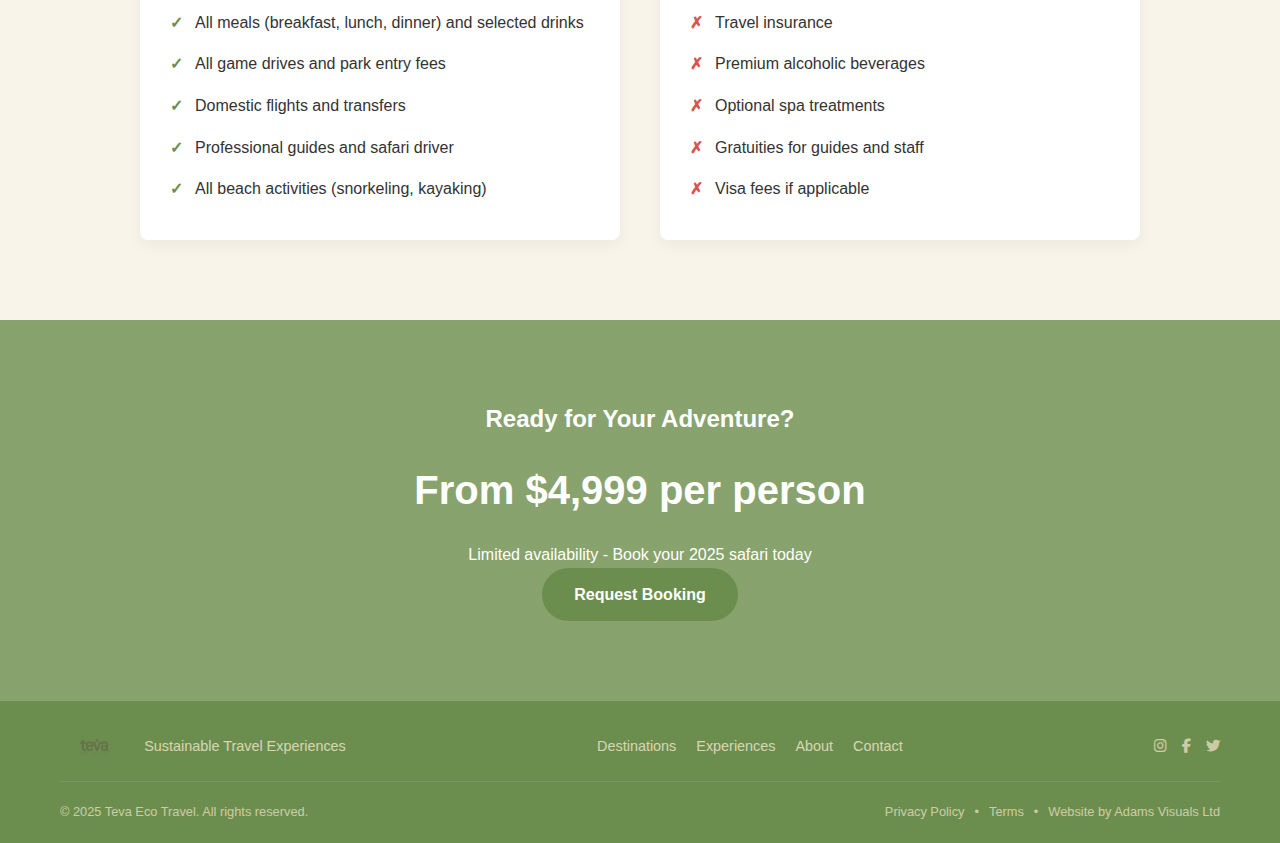
==== commit 8d137a05: "edited" ====
--- a/15-day-serengeti.html
+++ b/15-day-serengeti.html
@@ -256,7 +256,7 @@
                 <div class="pricing-content">
                     <h2>Ready for Your Adventure?</h2>
                     <p class="price">From $4,999 per person</p>
-                    <p>Limited availability - Book your 2024 safari today</p>
+                    <p>Limited availability - Book your 2025 safari today</p>
                     <a href="#contact" class="cta-button">Request Booking</a>
                 </div>
             </section>
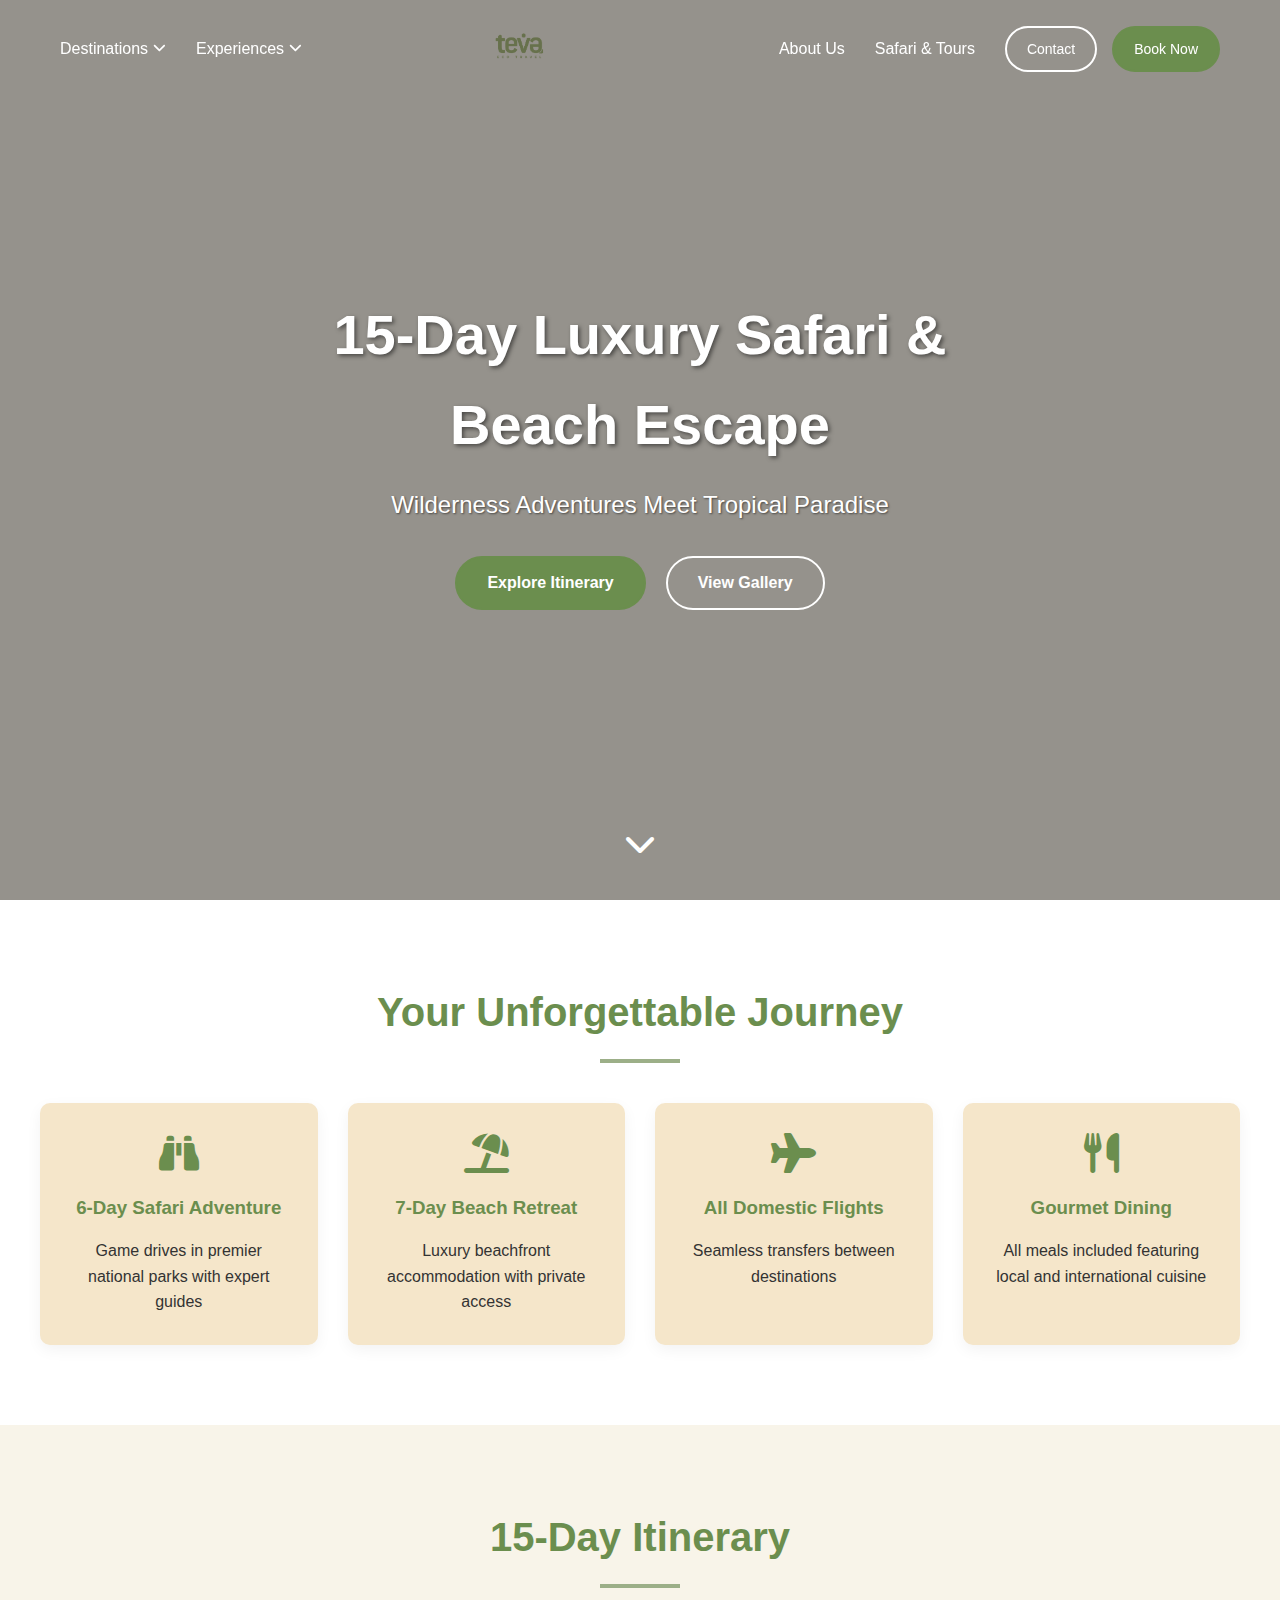
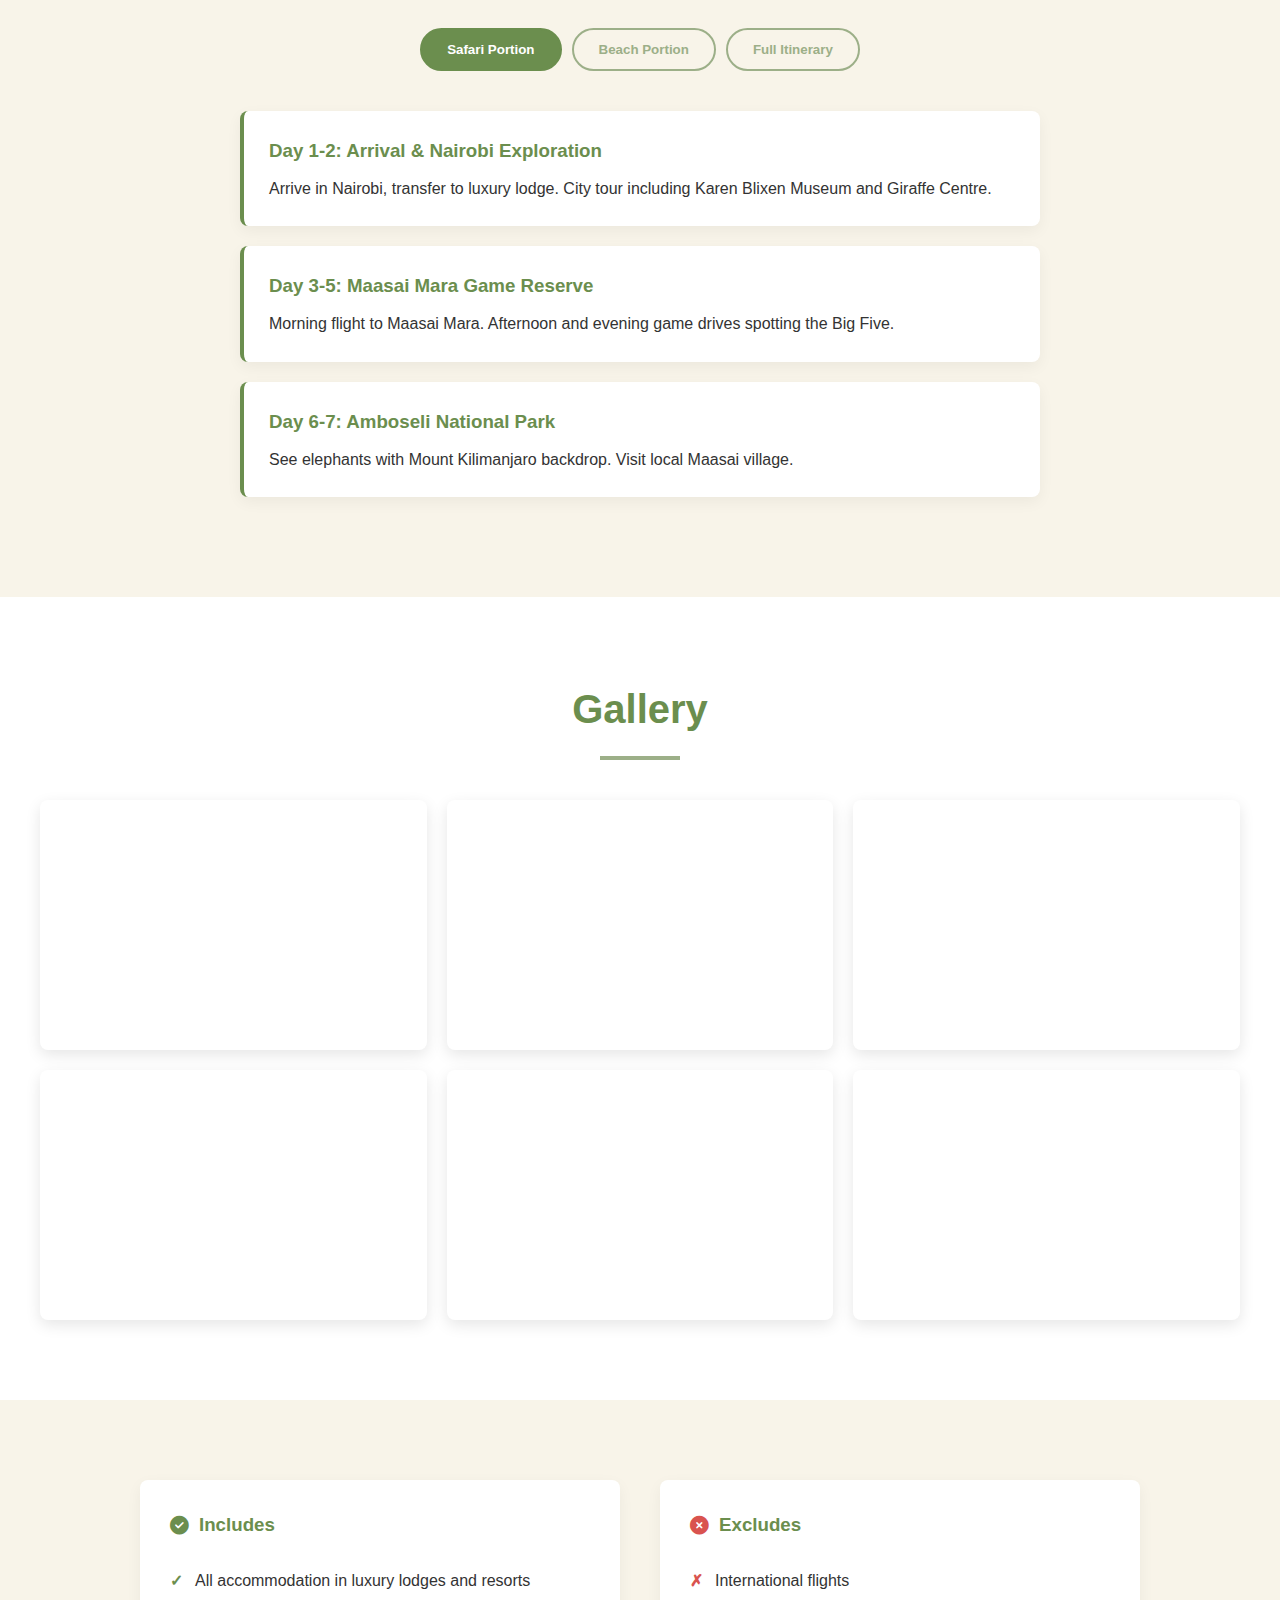
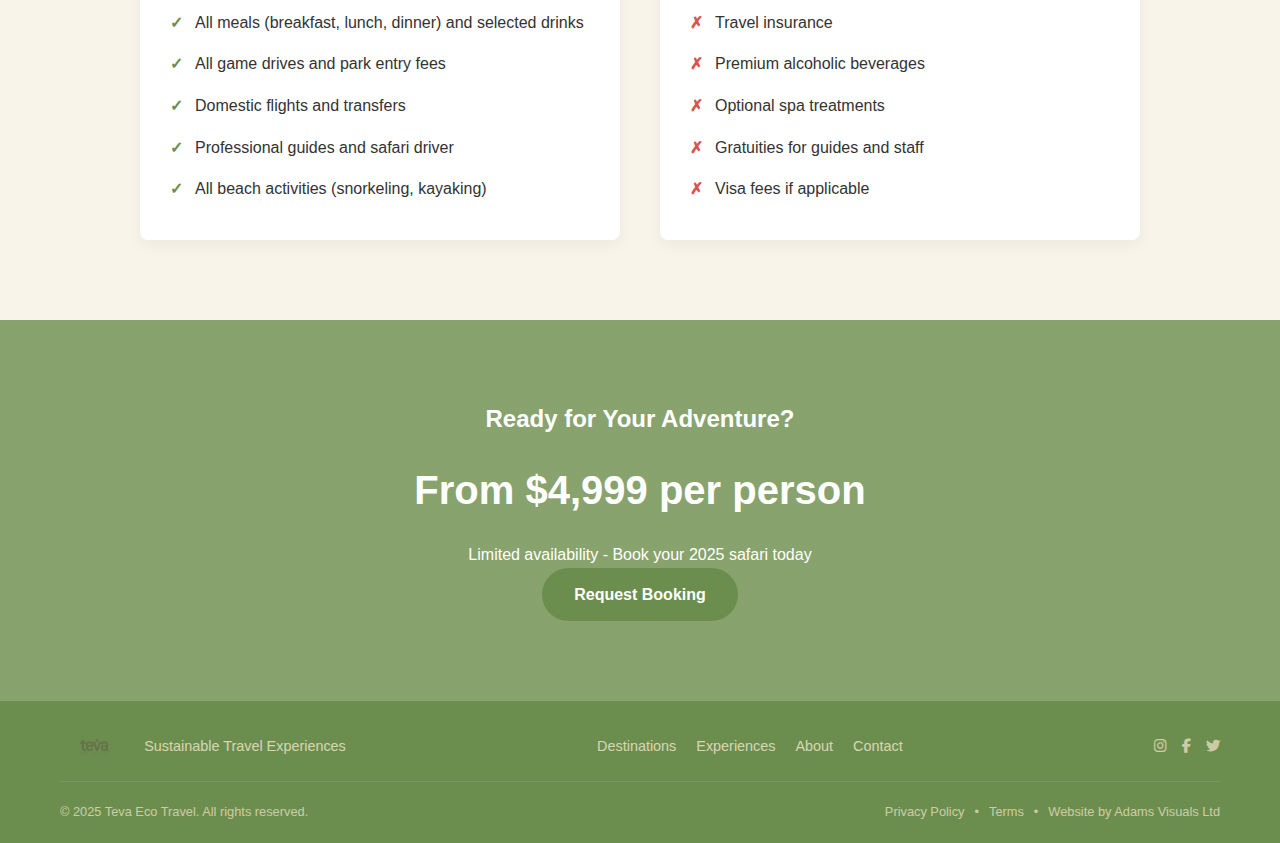
==== commit 68fa276b: "edited files" ====
--- a/15-day-serengeti.html
+++ b/15-day-serengeti.html
@@ -51,7 +51,7 @@
                 
                 <ul class="nav-links right-links">
                     <li><a href="about.html">About Us</a></li>
-                    <li><a href="#">Sustainability</a></li>
+                    <li><a href="#">Safari & Tours</a></li>
                 </ul>
                 
                 <div class="nav-buttons">
@@ -89,7 +89,7 @@
                     </ul>
                 </li>
                 <li><a href="about.html">About Us</a></li>
-                <li><a href="#">Sustainability</a></li>
+                <li><a href="#">Safari & Tours</a></li>
                 <li><a href="contact.html">Contact</a></li>
                 <li><a href="booking.html" class="btn primary">Book Now</a></li>
             </ul>
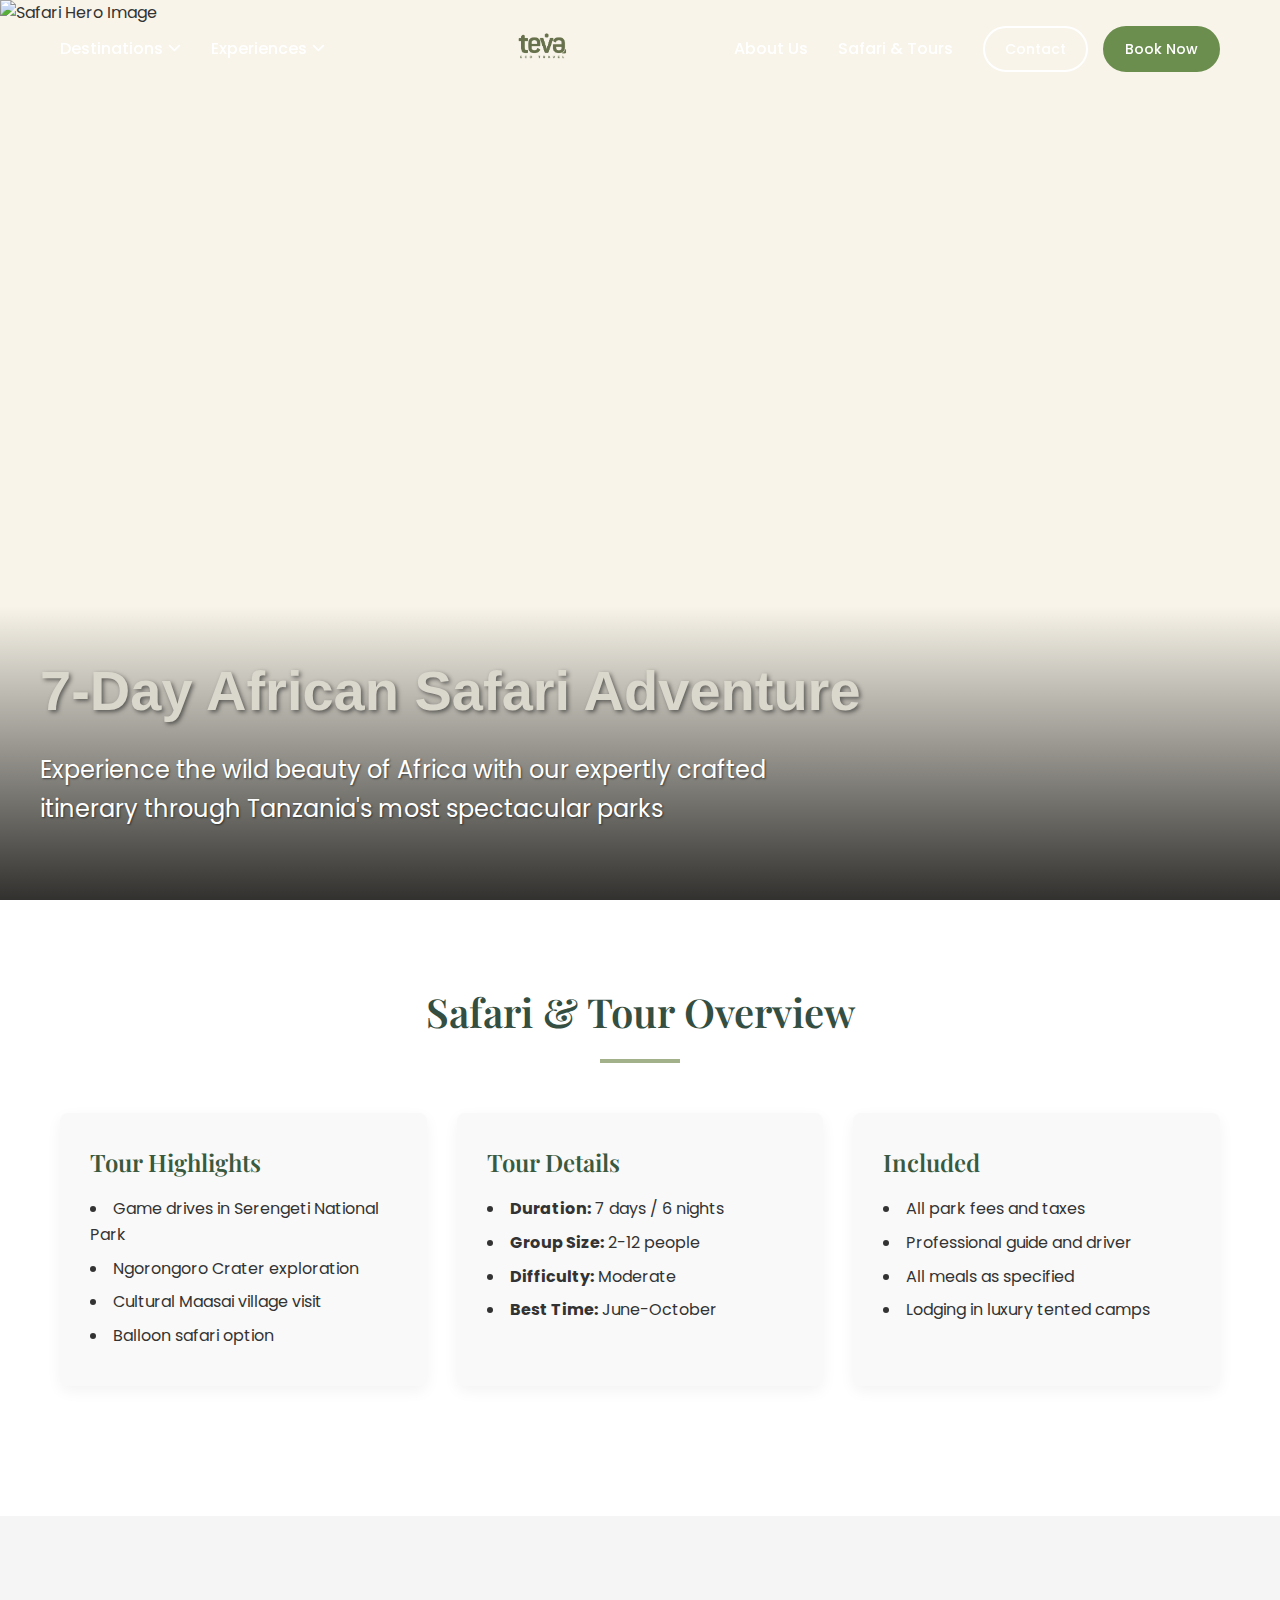
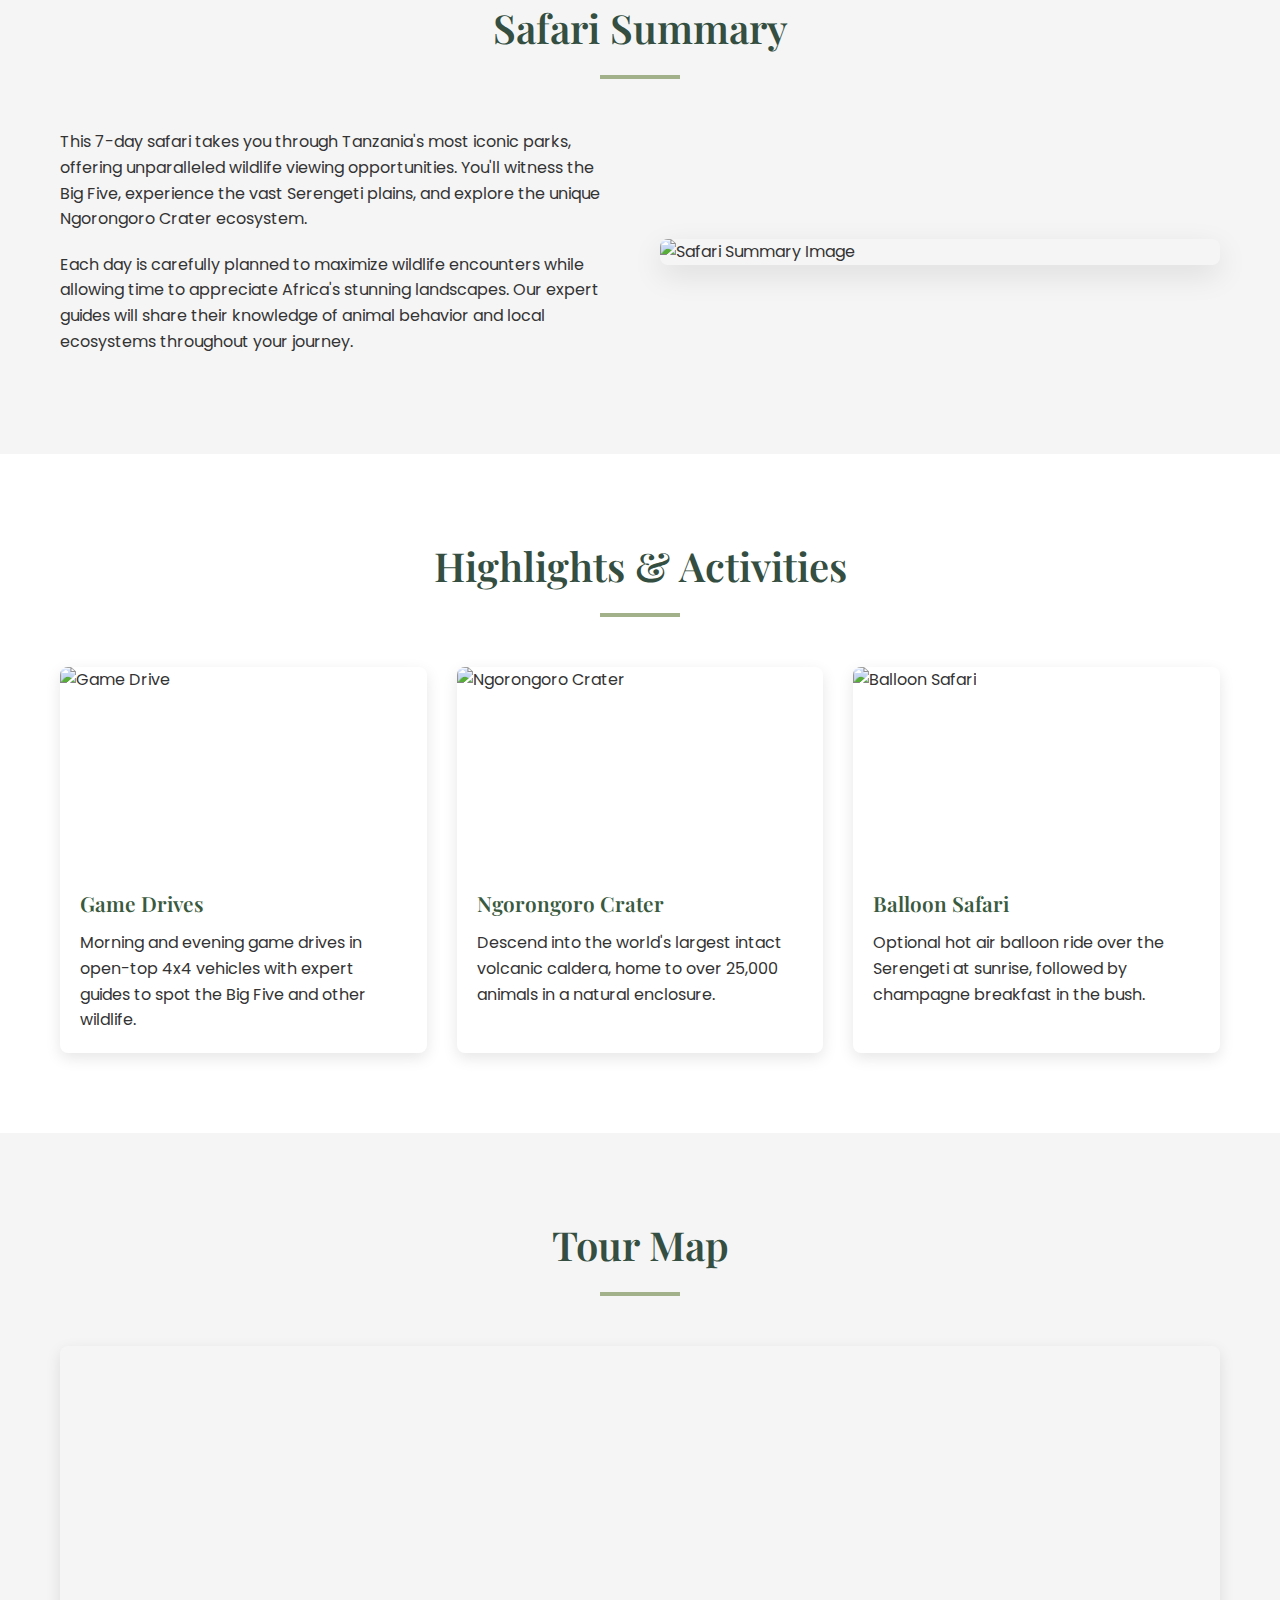
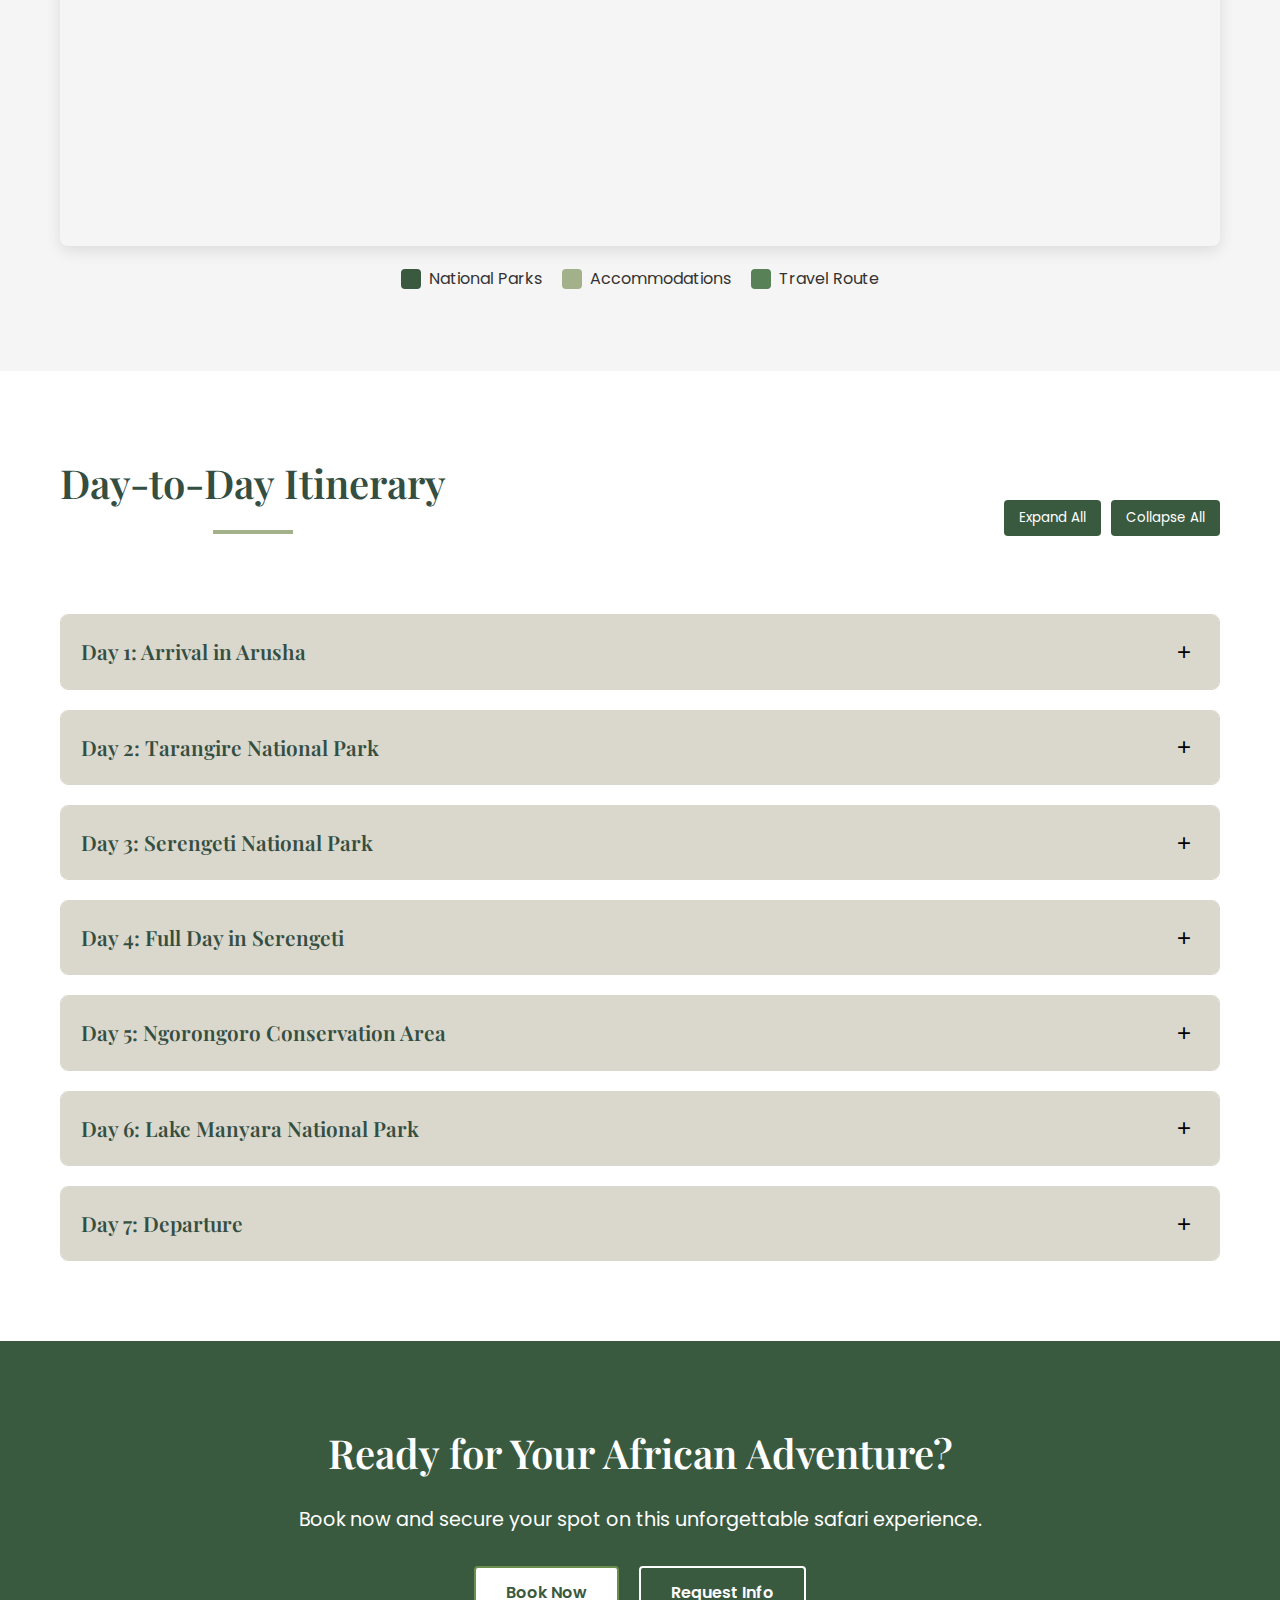
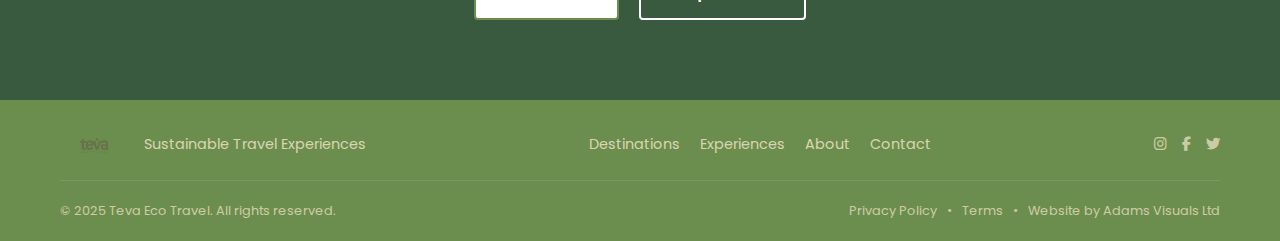
==== commit c970f58e: "edits" ====
--- a/15-day-serengeti.html
+++ b/15-day-serengeti.html
@@ -3,9 +3,13 @@
 <head>
     <meta charset="UTF-8">
     <meta name="viewport" content="width=device-width, initial-scale=1.0">
-    <title>15-Day Safari & Beach Vacation | Teva EcoTravel</title>
+    <title>7 Day Itinerary | Teva EcoTravel</title>
     <link rel="stylesheet" href="https://cdnjs.cloudflare.com/ajax/libs/font-awesome/6.4.0/css/all.min.css">
     <link href="https://fonts.googleapis.com/css2?family=Playfair+Display:wght@400;500;600;700&family=Poppins:wght@300;400;500;600&display=swap" rel="stylesheet">
+    <link rel="preconnect" href="https://fonts.googleapis.com">
+    <link rel="preconnect" href="https://fonts.gstatic.com" crossorigin>
+    <link href="https://fonts.googleapis.com/css2?family=Playfair+Display:wght@400;500;600;700&family=Poppins:wght@300;400;500;600&display=swap" rel="stylesheet">
+    <link rel="stylesheet" href="https://unpkg.com/leaflet@1.9.4/dist/leaflet.css" />
     <link rel="icon" href="./favicon_io" type="image/x-icon">
     <link rel="shortcut icon" href="./favicon_io" type="image/x-icon">
     <link rel="icon" type="image/png" sizes="32x32" href="./favicon_io/favicon-32x32.png">
@@ -96,171 +100,332 @@
         </div>
     </header>
 
-        <main class="vacation-package">
-            <!-- Full Screen Hero Section -->
-            <section class="hero">
-                <div class="hero-overlay"></div>
-                <div class="hero-content">
-                    <h1>15-Day Luxury Safari & Beach Escape</h1>
-                    <p class="hero-subtitle">Wilderness Adventures Meet Tropical Paradise</p>
-                    <div class="hero-cta">
-                        <a href="#itinerary" class="cta-button">Explore Itinerary</a>
-                        <a href="#gallery" class="cta-button secondary">View Gallery</a>
-                    </div>
-                </div>
-                <a href="#package-details" class="hero-scroll-down">
-                    <i class="fas fa-chevron-down"></i>
-                </a>
-            </section>
-    
-            <!-- Package Highlights -->
-            <section id="package-details" class="package-highlights">
-                <h2 class="section-title">Your Unforgettable Journey</h2>
+        <!-- Hero Section -->
+        <section class="hero">
+            <img src="https://images.unsplash.com/photo-1516426122078-c23e76319801" alt="Safari Hero Image" class="hero-image">
+            <div class="hero-content">
+                <h1 class="hero-title">7-Day African Safari Adventure</h1>
+                <p class="hero-subtitle">Experience the wild beauty of Africa with our expertly crafted itinerary through Tanzania's most spectacular parks</p>
+                </div>
+            </div>
+        </section>
+    
+        <!-- Safari Overview Section -->
+        <section class="overview-section">
+            <div class="container">
+                <h2 class="section-title">Safari & Tour Overview</h2>
+                <div class="overview-grid">
+                    <div class="overview-card">
+                        <h3>Tour Highlights</h3>
+                        <ul>
+                            <li>Game drives in Serengeti National Park</li>
+                            <li>Ngorongoro Crater exploration</li>
+                            <li>Cultural Maasai village visit</li>
+                            <li>Balloon safari option</li>
+                        </ul>
+                    </div>
+                    <div class="overview-card">
+                        <h3>Tour Details</h3>
+                        <ul>
+                            <li><strong>Duration:</strong> 7 days / 6 nights</li>
+                            <li><strong>Group Size:</strong> 2-12 people</li>
+                            <li><strong>Difficulty:</strong> Moderate</li>
+                            <li><strong>Best Time:</strong> June-October</li>
+                        </ul>
+                    </div>
+                    <div class="overview-card">
+                        <h3>Included</h3>
+                        <ul>
+                            <li>All park fees and taxes</li>
+                            <li>Professional guide and driver</li>
+                            <li>All meals as specified</li>
+                            <li>Lodging in luxury tented camps</li>
+                        </ul>
+                    </div>
+                </div>
+            </div>
+        </section>
+    
+        <!-- Safari Summary Section -->
+        <section class="summary-section">
+            <div class="container">
+                <h2 class="section-title">Safari Summary</h2>
+                <div class="summary-content">
+                    <div class="summary-text">
+                        <p>This 7-day safari takes you through Tanzania's most iconic parks, offering unparalleled wildlife viewing opportunities. You'll witness the Big Five, experience the vast Serengeti plains, and explore the unique Ngorongoro Crater ecosystem.</p>
+                        <p>Each day is carefully planned to maximize wildlife encounters while allowing time to appreciate Africa's stunning landscapes. Our expert guides will share their knowledge of animal behavior and local ecosystems throughout your journey.</p>
+                    </div>
+                    <div class="summary-image">
+                        <img src="https://images.unsplash.com/photo-1523805009345-7448845a9e53" alt="Safari Summary Image">
+                    </div>
+                </div>
+            </div>
+        </section>
+    
+        <!-- Highlights & Activities Section -->
+        <section class="highlights-section">
+            <div class="container">
+                <h2 class="section-title">Highlights & Activities</h2>
                 <div class="highlights-grid">
                     <div class="highlight-card">
-                        <i class="fas fa-binoculars"></i>
-                        <h3>6-Day Safari Adventure</h3>
-                        <p>Game drives in premier national parks with expert guides</p>
+                        <div class="highlight-image">
+                            <img src="https://images.unsplash.com/photo-1551632436-cbf8dd35adfa" alt="Game Drive">
+                        </div>
+                        <div class="highlight-content">
+                            <h3>Game Drives</h3>
+                            <p>Morning and evening game drives in open-top 4x4 vehicles with expert guides to spot the Big Five and other wildlife.</p>
+                        </div>
                     </div>
                     <div class="highlight-card">
-                        <i class="fas fa-umbrella-beach"></i>
-                        <h3>7-Day Beach Retreat</h3>
-                        <p>Luxury beachfront accommodation with private access</p>
+                        <div class="highlight-image">
+                            <img src="https://images.unsplash.com/photo-1547471080-7cc2caa01a7e" alt="Ngorongoro Crater">
+                        </div>
+                        <div class="highlight-content">
+                            <h3>Ngorongoro Crater</h3>
+                            <p>Descend into the world's largest intact volcanic caldera, home to over 25,000 animals in a natural enclosure.</p>
+                        </div>
                     </div>
                     <div class="highlight-card">
-                        <i class="fas fa-plane"></i>
-                        <h3>All Domestic Flights</h3>
-                        <p>Seamless transfers between destinations</p>
-                    </div>
-                    <div class="highlight-card">
-                        <i class="fas fa-utensils"></i>
-                        <h3>Gourmet Dining</h3>
-                        <p>All meals included featuring local and international cuisine</p>
-                    </div>
-                </div>
-            </section>
-    
-            <!-- Itinerary Section -->
-            <section id="itinerary" class="itinerary-section">
-                <h2 class="section-title">15-Day Itinerary</h2>
-                <div class="itinerary-tabs">
-                    <button class="tab-button active" data-tab="safari">Safari Portion</button>
-                    <button class="tab-button" data-tab="beach">Beach Portion</button>
-                    <button class="tab-button" data-tab="full">Full Itinerary</button>
-                </div>
-                
-                <div class="itinerary-content">
-                    <div class="tab-content active" id="safari-tab">
-                        <div class="itinerary-day">
-                            <h3>Day 1-2: Arrival & Nairobi Exploration</h3>
-                            <p>Arrive in Nairobi, transfer to luxury lodge. City tour including Karen Blixen Museum and Giraffe Centre.</p>
-                        </div>
-                        <div class="itinerary-day">
-                            <h3>Day 3-5: Maasai Mara Game Reserve</h3>
-                            <p>Morning flight to Maasai Mara. Afternoon and evening game drives spotting the Big Five.</p>
-                        </div>
-                        <div class="itinerary-day">
-                            <h3>Day 6-7: Amboseli National Park</h3>
-                            <p>See elephants with Mount Kilimanjaro backdrop. Visit local Maasai village.</p>
+                        <div class="highlight-image">
+                            <img src="https://images.unsplash.com/photo-1509316785289-025f5b846b35" alt="Balloon Safari">
+                        </div>
+                        <div class="highlight-content">
+                            <h3>Balloon Safari</h3>
+                            <p>Optional hot air balloon ride over the Serengeti at sunrise, followed by champagne breakfast in the bush.</p>
+                        </div>
+                    </div>
+                </div>
+            </div>
+        </section>
+    
+        <!-- Map Section -->
+        <section class="map-section">
+            <div class="container">
+                <h2 class="section-title">Tour Map</h2>
+                <div class="map-container" id="safari-map"></div>
+                <div class="map-legend">
+                    <div class="legend-item"><span class="legend-color" style="background-color: #3a5a40;"></span> National Parks</div>
+                    <div class="legend-item"><span class="legend-color" style="background-color: #a3b18a;"></span> Accommodations</div>
+                    <div class="legend-item"><span class="legend-color" style="background-color: #588157;"></span> Travel Route</div>
+                </div>
+            </div>
+        </section>
+    
+        <!-- Itinerary Section -->
+        <section class="itinerary-section">
+            <div class="container">
+                <div class="section-header">
+                    <h2 class="section-title">Day-to-Day Itinerary</h2>
+                    <div class="expand-controls">
+                        <button id="expand-all" class="expand-btn">Expand All</button>
+                        <button id="collapse-all" class="expand-btn">Collapse All</button>
+                    </div>
+                </div>
+                <div class="itinerary-days">
+                    <!-- Day 1 -->
+                    <div class="itinerary-day">
+                        <div class="day-header">
+                            <h3 class="day-title">Day 1: Arrival in Arusha</h3>
+                            <button class="toggle-day">+</button>
+                        </div>
+                        <div class="day-content">
+                            <div class="day-image">
+                                <img src="https://images.unsplash.com/photo-1564501049412-61c2a3083791" alt="Arusha">
+                            </div>
+                            <div class="day-details">
+                                <p>Arrive at Kilimanjaro International Airport where you'll be met by our representative and transferred to your lodge in Arusha. After settling in, you'll have a briefing with your guide about the upcoming safari.</p>
+                                <div class="day-activities">
+                                    <h4>Activities:</h4>
+                                    <ul>
+                                        <li>Airport transfer</li>
+                                        <li>Safari briefing</li>
+                                        <li>Optional Arusha town tour</li>
+                                    </ul>
+                                </div>
+                                <div class="day-accommodation">
+                                    <h4>Accommodation:</h4>
+                                    <p>Mount Meru Game Lodge or similar</p>
+                                </div>
+                            </div>
                         </div>
                     </div>
                     
-                    <div class="tab-content" id="beach-tab">
-                        <div class="itinerary-day">
-                            <h3>Day 8-10: Diani Beach</h3>
-                            <p>Flight to coast. Relax at 5-star beach resort with spa treatments and water sports.</p>
-                        </div>
-                        <div class="itinerary-day">
-                            <h3>Day 11-13: Private Island</h3>
-                            <p>Boat transfer to exclusive island retreat with private villas and butler service.</p>
-                        </div>
-                        <div class="itinerary-day">
-                            <h3>Day 14-15: Zanzibar</h3>
-                            <p>Stone Town tour and spice plantation visit. Final day at leisure before departure.</p>
-                        </div>
-                    </div>
-                    
-                    <div class="tab-content" id="full-tab">
-                        <!-- Combined itinerary would go here -->
-                    </div>
-                </div>
-            </section>
-    
-            <!-- Gallery Section -->
-            <section id="gallery" class="gallery-section">
-                <h2 class="section-title">Gallery</h2>
-                <div class="gallery-grid">
-                    <div class="gallery-item safari-img">
-                        <div class="gallery-overlay">
-                            <p>Sunset Safari</p>
-                        </div>
-                    </div>
-                    <div class="gallery-item beach-img">
-                        <div class="gallery-overlay">
-                            <p>Private Beach</p>
-                        </div>
-                    </div>
-                    <div class="gallery-item wildlife-img">
-                        <div class="gallery-overlay">
-                            <p>Wildlife</p>
-                        </div>
-                    </div>
-                    <div class="gallery-item lodge-img">
-                        <div class="gallery-overlay">
-                            <p>Luxury Lodge</p>
-                        </div>
-                    </div>
-                    <div class="gallery-item spa-img">
-                        <div class="gallery-overlay">
-                            <p>Beach Spa</p>
-                        </div>
-                    </div>
-                    <div class="gallery-item dining-img">
-                        <div class="gallery-overlay">
-                            <p>Gourmet Dining</p>
-                        </div>
-                    </div>
-                </div>
-            </section>
-    
-            <!-- Includes/Excludes Section -->
-            <section class="inclusions-section">
-                <div class="inclusions-container">
-                    <div class="includes">
-                        <h3><i class="fas fa-check-circle"></i> Includes</h3>
-                        <ul>
-                            <li>All accommodation in luxury lodges and resorts</li>
-                            <li>All meals (breakfast, lunch, dinner) and selected drinks</li>
-                            <li>All game drives and park entry fees</li>
-                            <li>Domestic flights and transfers</li>
-                            <li>Professional guides and safari driver</li>
-                            <li>All beach activities (snorkeling, kayaking)</li>
-                        </ul>
-                    </div>
-                    <div class="excludes">
-                        <h3><i class="fas fa-times-circle"></i> Excludes</h3>
-                        <ul>
-                            <li>International flights</li>
-                            <li>Travel insurance</li>
-                            <li>Premium alcoholic beverages</li>
-                            <li>Optional spa treatments</li>
-                            <li>Gratuities for guides and staff</li>
-                            <li>Visa fees if applicable</li>
-                        </ul>
-                    </div>
-                </div>
-            </section>
-    
-            <!-- Pricing CTA -->
-            <section class="pricing-cta">
-                <div class="pricing-content">
-                    <h2>Ready for Your Adventure?</h2>
-                    <p class="price">From $4,999 per person</p>
-                    <p>Limited availability - Book your 2025 safari today</p>
-                    <a href="#contact" class="cta-button">Request Booking</a>
-                </div>
-            </section>
-        </main>
+                    <!-- Day 2 -->
+                    <div class="itinerary-day">
+                        <div class="day-header">
+                            <h3 class="day-title">Day 2: Tarangire National Park</h3>
+                            <button class="toggle-day">+</button>
+                        </div>
+                        <div class="day-content">
+                            <div class="day-image">
+                                <img src="https://images.unsplash.com/photo-1542314831-068cd1dbfeeb" alt="Tarangire National Park">
+                            </div>
+                            <div class="day-details">
+                                <p>After breakfast, drive to Tarangire National Park, known for its large elephant herds and iconic baobab trees. Enjoy a full day of game drives before heading to your lodge for the night.</p>
+                                <div class="day-activities">
+                                    <h4>Activities:</h4>
+                                    <ul>
+                                        <li>Game drives</li>
+                                        <li>Wildlife spotting</li>
+                                    </ul>
+                                </div>
+                                <div class="day-accommodation">
+                                    <h4>Accommodation:</h4>
+                                    <p>Tarangire Sopa Lodge or similar</p>
+                                </div>
+                            </div>
+                        </div>
+                    </div>
+
+                    <!-- Day 3 -->
+                    <div class="itinerary-day">
+                        <div class="day-header">
+                            <h3 class="day-title">Day 3: Serengeti National Park</h3>
+                            <button class="toggle-day">+</button>
+                        </div>
+                        <div class="day-content">
+                            <div class="day-image">
+                                <img src="https://images.unsplash.com/photo-1504274066651-8d31a536b11a" alt="Serengeti National Park">
+                            </div>
+                            <div class="day-details">
+                                <p>Travel to Serengeti National Park, Tanzania's most famous park. Enjoy an afternoon game drive en route to your lodge, where you'll stay for the next two nights.</p>
+                                <div class="day-activities">
+                                    <h4>Activities:</h4>
+                                    <ul>
+                                        <li>Scenic drive</li>
+                                        <li>Game drives</li>
+                                    </ul>
+                                </div>
+                                <div class="day-accommodation">
+                                    <h4>Accommodation:</h4>
+                                    <p>Serengeti Serena Safari Lodge or similar</p>
+                                </div>
+                            </div>
+                        </div>
+                    </div>
+
+                    <!-- Day 4 -->
+                    <div class="itinerary-day">
+                        <div class="day-header">
+                            <h3 class="day-title">Day 4: Full Day in Serengeti</h3>
+                            <button class="toggle-day">+</button>
+                        </div>
+                        <div class="day-content">
+                            <div class="day-image">
+                                <img src="https://images.unsplash.com/photo-1517423440428-a5a00ad493e8" alt="Serengeti Wildlife">
+                            </div>
+                            <div class="day-details">
+                                <p>Spend a full day exploring the Serengeti. Witness the incredible wildlife, including lions, cheetahs, and the Great Migration (seasonal).</p>
+                                <div class="day-activities">
+                                    <h4>Activities:</h4>
+                                    <ul>
+                                        <li>Morning and afternoon game drives</li>
+                                        <li>Optional balloon safari</li>
+                                    </ul>
+                                </div>
+                                <div class="day-accommodation">
+                                    <h4>Accommodation:</h4>
+                                    <p>Serengeti Serena Safari Lodge or similar</p>
+                                </div>
+                            </div>
+                        </div>
+                    </div>
+
+                    <!-- Day 5 -->
+                    <div class="itinerary-day">
+                        <div class="day-header">
+                            <h3 class="day-title">Day 5: Ngorongoro Conservation Area</h3>
+                            <button class="toggle-day">+</button>
+                        </div>
+                        <div class="day-content">
+                            <div class="day-image">
+                                <img src="https://images.unsplash.com/photo-1576669807627-0e0b1a7f3b9b" alt="Ngorongoro Crater">
+                            </div>
+                            <div class="day-details">
+                                <p>Drive to the Ngorongoro Conservation Area. Descend into the Ngorongoro Crater for a game drive in this unique ecosystem.</p>
+                                <div class="day-activities">
+                                    <h4>Activities:</h4>
+                                    <ul>
+                                        <li>Crater game drive</li>
+                                        <li>Wildlife viewing</li>
+                                    </ul>
+                                </div>
+                                <div class="day-accommodation">
+                                    <h4>Accommodation:</h4>
+                                    <p>Ngorongoro Sopa Lodge or similar</p>
+                                </div>
+                            </div>
+                        </div>
+                    </div>
+
+                    <!-- Day 6 -->
+                    <div class="itinerary-day">
+                        <div class="day-header">
+                            <h3 class="day-title">Day 6: Lake Manyara National Park</h3>
+                            <button class="toggle-day">+</button>
+                        </div>
+                        <div class="day-content">
+                            <div class="day-image">
+                                <img src="https://images.unsplash.com/photo-1580656018063-3b9b8c8e4b1c" alt="Lake Manyara">
+                            </div>
+                            <div class="day-details">
+                                <p>Visit Lake Manyara National Park, famous for its tree-climbing lions and diverse birdlife. Enjoy a game drive before returning to your lodge.</p>
+                                <div class="day-activities">
+                                    <h4>Activities:</h4>
+                                    <ul>
+                                        <li>Game drive</li>
+                                        <li>Bird watching</li>
+                                    </ul>
+                                </div>
+                                <div class="day-accommodation">
+                                    <h4>Accommodation:</h4>
+                                    <p>Lake Manyara Serena Lodge or similar</p>
+                                </div>
+                            </div>
+                        </div>
+                    </div>
+
+                    <!-- Day 7 -->
+                    <div class="itinerary-day">
+                        <div class="day-header">
+                            <h3 class="day-title">Day 7: Departure</h3>
+                            <button class="toggle-day">+</button>
+                        </div>
+                        <div class="day-content">
+                            <div class="day-image">
+                                <img src="https://images.unsplash.com/photo-1507525428034-b723cf961d3e" alt="Departure">
+                            </div>
+                            <div class="day-details">
+                                <p>After breakfast, transfer back to Arusha for your onward journey. Optional shopping or cultural tour can be arranged before your departure.</p>
+                                <div class="day-activities">
+                                    <h4>Activities:</h4>
+                                    <ul>
+                                        <li>Transfer to Arusha</li>
+                                        <li>Optional activities</li>
+                                    </ul>
+                                </div>
+                                <div class="day-accommodation">
+                                    <h4>Accommodation:</h4>
+                                    <p>Not included</p>
+                                </div>
+                            </div>
+                        </div>
+                    </div></div>
+                </div>
+            </div>
+        </section>
+    
+        <!-- CTA Section -->
+        <section class="cta-section">
+            <div class="container">
+                <h2 class="cta-title">Ready for Your African Adventure?</h2>
+                <p class="cta-text">Book now and secure your spot on this unforgettable safari experience.</p>
+                <div class="cta-buttons">
+                    <a href="#" class="cta-btn primary">Book Now</a>
+                    <a href="#" class="cta-btn secondary">Request Info</a>
+                </div>
+            </div>
+        </section>
 
 <footer class="minimal-footer">
     <div class="container">
@@ -301,6 +466,6 @@
 
 <script src="js/15-day-serengeti.js"></script>
 <script src="script.js"></script>
-<script src="https://cdnjs.cloudflare.com/ajax/libs/jquery/3.6.0/jquery.min.js"></script>
+<script src="https://unpkg.com/leaflet@1.9.4/dist/leaflet.js"></script>
 </body>
 </html>--- a/styles/15-day-serengeti.css
+++ b/styles/15-day-serengeti.css
@@ -394,66 +394,70 @@
 }
 
 :root {
-    --sage-green: #9CAF88;
-    --moss-green: #6B8E4E;
-    --peanut-cream: #F5E6CA;
-    --cream: #F8F4E9;
-    --dark-text: #333333;
-    --light-text: #ffffff;
-}
-
-/* Base Styles */
-body {
-    font-family: 'Segoe UI', Tahoma, Geneva, Verdana, sans-serif;
-    line-height: 1.6;
-    color: var(--dark-text);
+    --primary: #3a5a40;
+    --secondary: #588157;
+    --accent: #a3b18a;
+    --light: #dad7cd;
+    --dark: #344e41;
+    --text: #333333;
+    --text-light: #6c757d;
+}
+
+* {
     margin: 0;
     padding: 0;
-    background-color: var(--cream);
-}
-
-h1, h2, h3, h4 {
+    box-sizing: border-box;
+}
+
+body {
+    font-family: 'Poppins', sans-serif;
+    color: var(--text);
+    line-height: 1.6;
+    overflow-x: hidden;
+    position: relative;
+}
+
+h1, h2, h3, h4, h5 {
+    font-family: 'Playfair Display', serif;
     font-weight: 600;
-    margin-top: 0;
-}
-
-a {
-    text-decoration: none;
-    color: var(--moss-green);
-}
-
-/* Full Screen Hero */
+    color: var(--dark);
+}
+
+.container {
+    width: 100%;
+    max-width: 1200px;
+    margin: 0 auto;
+    padding: 0 20px;
+}
+
+/* Hero Section */
 .hero {
     position: relative;
     height: 100vh;
-    min-height: 600px;
-    background: url('https://images.unsplash.com/photo-1516426122078-c23e76319801?ixlib=rb-1.2.1&auto=format&fit=crop&w=1920&q=80') no-repeat center center;
-    background-size: cover;
-    display: flex;
-    flex-direction: column;
-    justify-content: center;
-    align-items: center;
-    text-align: center;
-    color: var(--light-text);
-}
-
-.hero-overlay {
+    width: 100%;
+    overflow: hidden;
+}
+
+.hero-image {
+    width: 100%;
+    height: 100%;
+    object-fit: cover;
+}
+
+.hero-content {
     position: absolute;
-    top: 0;
+    bottom: 0;
     left: 0;
     width: 100%;
-    height: 100%;
-    background-color: rgba(0, 0, 0, 0.4);
-}
-
-.hero-content {
-    position: relative;
-    z-index: 2;
-    max-width: 800px;
-    padding: 0 20px;
-}
-
-.hero h1 {
+    padding: 40px;
+    background: linear-gradient(transparent, rgba(0, 0, 0, 0.8));
+    color: white;
+}
+
+.hero-title {
+    color: var(--light);
+    font-family: 'popins', sans-serif;
+    font-weight: 700;
     font-size: 3.5rem;
     margin-bottom: 1rem;
     text-shadow: 2px 2px 4px rgba(0, 0, 0, 0.5);
@@ -461,383 +465,619 @@
 
 .hero-subtitle {
     font-size: 1.5rem;
+    max-width: 800px;
     margin-bottom: 2rem;
     text-shadow: 1px 1px 2px rgba(0, 0, 0, 0.5);
 }
 
-.hero-cta {
-    display: flex;
-    gap: 20px;
-    justify-content: center;
-    flex-wrap: wrap;
-}
-
-.hero-scroll-down {
-    position: absolute;
-    bottom: 30px;
-    left: 50%;
-    transform: translateX(-50%);
-    color: var(--light-text);
-    font-size: 2rem;
-    animation: bounce 2s infinite;
-    z-index: 2;
-}
-
-@keyframes bounce {
-    0%, 20%, 50%, 80%, 100% {
-        transform: translateY(0) translateX(-50%);
-    }
-    40% {
-        transform: translateY(-20px) translateX(-50%);
-    }
-    60% {
-        transform: translateY(-10px) translateX(-50%);
-    }
-}
-
-/* CTA Buttons */
-.cta-button {
-    display: inline-block;
-    padding: 12px 30px;
-    background-color: var(--moss-green);
-    color: var(--light-text);
-    border-radius: 30px;
-    font-weight: 600;
-    transition: all 0.3s ease;
-    border: 2px solid var(--moss-green);
-}
-
-.cta-button:hover {
-    background-color: transparent;
-    color: var(--light-text);
-    transform: translateY(-3px);
-    box-shadow: 0 5px 15px rgba(0, 0, 0, 0.2);
-}
-
-.cta-button.secondary {
-    background-color: transparent;
-    border: 2px solid var(--light-text);
-}
-
-.cta-button.secondary:hover {
-    background-color: rgba(255, 255, 255, 0.2);
-}
-
-/* Section Styles */
+.itinerary-selector {
+    margin-top: 20px;
+}
+
+.itinerary-selector label {
+    display: block;
+    margin-bottom: 8px;
+    font-weight: 500;
+}
+
+.itinerary-selector select {
+    padding: 10px 15px;
+    border-radius: 4px;
+    border: none;
+    background-color: white;
+    font-family: 'Poppins', sans-serif;
+    font-size: 1rem;
+    width: 200px;
+}
+
+/* Safari Overview Section */
+.overview-section {
+    padding: 80px 0;
+    background-color: white;
+}
+
 .section-title {
     text-align: center;
+    margin-bottom: 50px;
     font-size: 2.5rem;
-    margin-bottom: 2.5rem;
-    color: var(--moss-green);
     position: relative;
 }
 
-.section-title::after {
+.section-title:after {
     content: '';
     display: block;
     width: 80px;
     height: 4px;
-    background-color: var(--sage-green);
-    margin: 15px auto;
-}
-
-/* Package Highlights */
-.package-highlights {
-    padding: 80px 20px;
-    background-color: var(--light-text);
-}
-
-.highlights-grid {
-    display: grid;
-    grid-template-columns: repeat(auto-fit, minmax(250px, 1fr));
-    gap: 30px;
-    max-width: 1200px;
-    margin: 0 auto;
-}
-
-.highlight-card {
-    background-color: var(--peanut-cream);
-    padding: 30px;
-    border-radius: 10px;
-    text-align: center;
-    transition: transform 0.3s ease;
-    box-shadow: 0 5px 15px rgba(0, 0, 0, 0.05);
-}
-
-.highlight-card:hover {
-    transform: translateY(-10px);
-    box-shadow: 0 10px 25px rgba(0, 0, 0, 0.1);
-}
-
-.highlight-card i {
-    font-size: 2.5rem;
-    color: var(--moss-green);
-    margin-bottom: 20px;
-}
-
-.highlight-card h3 {
-    color: var(--moss-green);
-    margin-bottom: 15px;
-}
-
-/* Itinerary Section */
-.itinerary-section {
-    padding: 80px 20px;
-    background-color: var(--cream);
-}
-
-.itinerary-tabs {
-    display: flex;
-    justify-content: center;
-    margin-bottom: 40px;
-    flex-wrap: wrap;
-    gap: 10px;
-}
-
-.tab-button {
-    padding: 12px 25px;
-    background-color: transparent;
-    border: 2px solid var(--sage-green);
-    color: var(--sage-green);
-    border-radius: 30px;
-    font-weight: 600;
-    cursor: pointer;
-    transition: all 0.3s ease;
-}
-
-.tab-button:hover {
-    background-color: var(--sage-green);
-    color: var(--light-text);
-}
-
-.tab-button.active {
-    background-color: var(--moss-green);
-    border-color: var(--moss-green);
-    color: var(--light-text);
-}
-
-.tab-content {
-    display: none;
-    max-width: 800px;
-    margin: 0 auto;
-}
-
-.tab-content.active {
-    display: block;
-}
-
-.itinerary-day {
-    background-color: var(--light-text);
-    padding: 25px;
-    margin-bottom: 20px;
-    border-radius: 8px;
-    box-shadow: 0 5px 15px rgba(0, 0, 0, 0.05);
-    border-left: 4px solid var(--moss-green);
-}
-
-.itinerary-day h3 {
-    color: var(--moss-green);
-    margin-bottom: 10px;
-}
-
-/* Gallery Section */
-.gallery-section {
-    padding: 80px 20px;
-    background-color: var(--light-text);
-}
-
-.gallery-grid {
+    background-color: var(--accent);
+    margin: 15px auto 0;
+}
+
+.overview-grid {
     display: grid;
     grid-template-columns: repeat(auto-fit, minmax(300px, 1fr));
-    gap: 20px;
-    max-width: 1200px;
-    margin: 0 auto;
-}
-
-.gallery-item {
-    height: 250px;
+    gap: 30px;
+    margin-bottom: 50px;
+}
+
+.overview-card {
+    background-color: #f9f9f9;
     border-radius: 8px;
-    overflow: hidden;
-    position: relative;
-    box-shadow: 0 5px 15px rgba(0, 0, 0, 0.1);
-}
-
-.gallery-overlay {
-    position: absolute;
-    top: 0;
-    left: 0;
-    width: 100%;
-    height: 100%;
-    background: rgba(0, 0, 0, 0.4);
-    display: flex;
-    justify-content: center;
-    align-items: center;
-    color: var(--light-text);
+    padding: 30px;
+    box-shadow: 0 5px 15px rgba(0, 0, 0, 0.05);
+    transition: transform 0.3s ease;
+}
+
+.overview-card:hover {
+    transform: translateY(-5px);
+}
+
+.overview-card h3 {
     font-size: 1.5rem;
-    font-weight: 600;
-    opacity: 0;
-    transition: opacity 0.3s ease;
-}
-
-.gallery-item:hover .gallery-overlay {
-    opacity: 1;
-}
-
-/* Background images for gallery items */
-.safari-img {
-    background: url('https://images.unsplash.com/photo-1509316785289-025f5b846b35?ixlib=rb-1.2.1&auto=format&fit=crop&w=800&q=80') center/cover;
-}
-
-.beach-img {
-    background: url('https://images.unsplash.com/photo-1506929562872-bb421503ef21?ixlib=rb-1.2.1&auto=format&fit=crop&w=800&q=80') center/cover;
-}
-
-.wildlife-img {
-    background: url('https://images.unsplash.com/photo-1557050543-4d5f4e07ef46?ixlib=rb-1.2.1&auto=format&fit=crop&w=800&q=80') center/cover;
-}
-
-.lodge-img {
-    background: url('https://images.unsplash.com/photo-1566073771259-6a8506099945?ixlib=rb-1.2.1&auto=format&fit=crop&w=800&q=80') center/cover;
-}
-
-.spa-img {
-    background: url('https://images.unsplash.com/photo-1544161515-4ab6ce6db874?ixlib=rb-1.2.1&auto=format&fit=crop&w=800&q=80') center/cover;
-}
-
-.dining-img {
-    background: url('https://images.unsplash.com/photo-1414235077428-338989a2e8c0?ixlib=rb-1.2.1&auto=format&fit=crop&w=800&q=80') center/cover;
-}
-
-/* Inclusions Section */
-.inclusions-section {
-    padding: 80px 20px;
-    background-color: var(--cream);
-}
-
-.inclusions-container {
+    margin-bottom: 15px;
+    color: var(--primary);
+}
+
+.overview-card ul {
+    list-style-position: inside;
+}
+
+.overview-card li {
+    margin-bottom: 8px;
+}
+
+/* Safari Summary */
+.summary-section {
+    padding: 80px 0;
+    background-color: #f5f5f5;
+}
+
+.summary-content {
     display: grid;
     grid-template-columns: 1fr 1fr;
     gap: 40px;
-    max-width: 1000px;
-    margin: 0 auto;
-}
-
-.includes, .excludes {
-    background-color: var(--light-text);
-    padding: 30px;
+    align-items: center;
+}
+
+.summary-text {
+    padding-right: 20px;
+}
+
+.summary-text p {
+    margin-bottom: 20px;
+}
+
+.summary-image {
     border-radius: 8px;
-    box-shadow: 0 5px 15px rgba(0, 0, 0, 0.05);
-}
-
-.includes h3, .excludes h3 {
-    color: var(--moss-green);
+    overflow: hidden;
+    box-shadow: 0 10px 30px rgba(0, 0, 0, 0.1);
+}
+
+.summary-image img {
+    width: 100%;
+    height: auto;
+    display: block;
+}
+
+/* Highlights & Activities */
+.highlights-section {
+    padding: 80px 0;
+    background-color: white;
+}
+
+.highlights-grid {
+    display: grid;
+    grid-template-columns: repeat(auto-fit, minmax(300px, 1fr));
+    gap: 30px;
+}
+
+.highlight-card {
+    border-radius: 8px;
+    overflow: hidden;
+    box-shadow: 0 5px 15px rgba(0, 0, 0, 0.1);
+    transition: transform 0.3s ease;
+}
+
+.highlight-card:hover {
+    transform: translateY(-5px);
+}
+
+.highlight-image {
+    height: 200px;
+    overflow: hidden;
+}
+
+.highlight-image img {
+    width: 100%;
+    height: 100%;
+    object-fit: cover;
+    transition: transform 0.5s ease;
+}
+
+.highlight-card:hover .highlight-image img {
+    transform: scale(1.05);
+}
+
+.highlight-content {
+    padding: 20px;
+}
+
+.highlight-content h3 {
+    font-size: 1.3rem;
+    margin-bottom: 10px;
+    color: var(--primary);
+}
+
+/* Map Section */
+.map-section {
+    padding: 80px 0;
+    background-color: #f5f5f5;
+}
+
+.map-container {
+    height: 500px;
+    border-radius: 8px;
+    overflow: hidden;
+    box-shadow: 0 5px 15px rgba(0, 0, 0, 0.1);
     margin-bottom: 20px;
-    display: flex;
-    align-items: center;
+}
+
+.map-legend {
+    display: flex;
+    justify-content: center;
+    gap: 20px;
+    flex-wrap: wrap;
+}
+
+.legend-item {
+    display: flex;
+    align-items: center;
+    gap: 8px;
+}
+
+.legend-color {
+    display: inline-block;
+    width: 20px;
+    height: 20px;
+    border-radius: 4px;
+}
+
+/* Itinerary Section */
+.itinerary-section {
+    padding: 80px 0;
+    background-color: white;
+}
+
+.section-header {
+    display: flex;
+    justify-content: space-between;
+    align-items: center;
+    margin-bottom: 30px;
+    flex-wrap: wrap;
+    gap: 20px;
+}
+
+.expand-controls {
+    display: flex;
     gap: 10px;
 }
 
-.includes h3 i {
-    color: var(--moss-green);
-}
-
-.excludes h3 i {
-    color: #d9534f;
-}
-
-.includes ul, .excludes ul {
-    list-style-type: none;
-    padding: 0;
-}
-
-.includes li, .excludes li {
-    padding: 8px 0;
-    position: relative;
-    padding-left: 25px;
-}
-
-.includes li::before {
-    content: '✓';
-    color: var(--moss-green);
-    position: absolute;
-    left: 0;
-    font-weight: bold;
-}
-
-.excludes li::before {
-    content: '✗';
-    color: #d9534f;
-    position: absolute;
-    left: 0;
-    font-weight: bold;
-}
-
-/* Pricing CTA */
-.pricing-cta {
-    padding: 80px 20px;
-    background: linear-gradient(rgba(108, 142, 78, 0.8), rgba(108, 142, 78, 0.8)), url('https://images.unsplash.com/photo-1501785888041-af3ef285b470?ixlib=rb-1.2.1&auto=format&fit=crop&w=1920&q=80') center/cover;
-    color: var(--light-text);
+.expand-btn {
+    padding: 8px 15px;
+    background-color: var(--primary);
+    color: white;
+    border: none;
+    border-radius: 4px;
+    cursor: pointer;
+    font-family: 'Poppins', sans-serif;
+    transition: background-color 0.3s ease;
+}
+
+.expand-btn:hover {
+    background-color: var(--dark);
+}
+
+.itinerary-days {
+    display: flex;
+    flex-direction: column;
+    gap: 20px;
+}
+
+.itinerary-day {
+    border: 1px solid var(--light);
+    border-radius: 8px;
+    overflow: hidden;
+}
+
+.day-header {
+    display: flex;
+    justify-content: space-between;
+    align-items: center;
+    padding: 20px;
+    background-color: var(--light);
+    cursor: pointer;
+}
+
+.day-title {
+    font-size: 1.3rem;
+    margin: 0;
+}
+
+.toggle-day {
+    background: none;
+    border: none;
+    font-size: 1.5rem;
+    cursor: pointer;
+    width: 30px;
+    height: 30px;
+    display: flex;
+    align-items: center;
+    justify-content: center;
+}
+
+.day-content {
+    display: none;
+    padding: 20px;
+    grid-template-columns: 1fr 2fr;
+    gap: 30px;
+}
+
+.day-content.active {
+    display: grid;
+}
+
+.day-image {
+    border-radius: 8px;
+    overflow: hidden;
+    height: 250px;
+}
+
+.day-image img {
+    width: 100%;
+    height: 100%;
+    object-fit: cover;
+}
+
+.day-details p {
+    margin-bottom: 15px;
+}
+
+.day-activities, .day-accommodation {
+    margin-top: 20px;
+}
+
+.day-activities h4, .day-accommodation h4 {
+    margin-bottom: 10px;
+    font-size: 1.1rem;
+}
+
+.day-activities ul {
+    list-style-position: inside;
+}
+
+/* CTA Section */
+.cta-section {
+    padding: 80px 0;
+    background-color: var(--primary);
+    color: white;
     text-align: center;
 }
 
-.pricing-content {
-    max-width: 800px;
-    margin: 0 auto;
-}
-
-.price {
+.cta-title {
     font-size: 2.5rem;
-    font-weight: 700;
-    margin: 20px 0;
-}
+    margin-bottom: 20px;
+    color: white;
+}
+
+.cta-text {
+    font-size: 1.2rem;
+    max-width: 700px;
+    margin: 0 auto 30px;
+}
+
+.cta-buttons {
+    display: flex;
+    justify-content: center;
+    gap: 20px;
+    flex-wrap: wrap;
+}
+
+.cta-btn {
+    padding: 12px 30px;
+    border-radius: 4px;
+    font-weight: 600;
+    text-decoration: none;
+    transition: all 0.3s ease;
+}
+
+.cta-btn.primary {
+    background-color: white;
+    color: var(--primary);
+}
+
+.cta-btn.primary:hover {
+    background-color: var(--light);
+}
+
+.cta-btn.secondary {
+    background-color: transparent;
+    color: white;
+    border: 2px solid white;
+}
+
+.cta-btn.secondary:hover {
+    background-color: rgba(255, 255, 255, 0.1);
+}
+
+/* Beautiful Safari Sidebar */
+.safari-sidebar {
+    position: fixed;
+    top: 50%;
+    right: 0;
+    transform: translateY(-50%);
+    width: 300px;
+    background: linear-gradient(135deg, #344e41 0%, #3a5a40 100%);
+    color: white;
+    border-radius: 12px 0 0 12px;
+    box-shadow: -5px 5px 25px rgba(0,0,0,0.2);
+    z-index: 1000;
+    transition: all 0.4s cubic-bezier(0.4, 0, 0.2, 1);
+    overflow: hidden;
+  }
+  
+  .safari-sidebar.collapsed {
+    transform: translateY(-50%) translateX(calc(100% - 50px));
+  }
+  
+  .sidebar-header {
+    display: flex;
+    justify-content: space-between;
+    align-items: center;
+    padding: 20px;
+    background-color: rgba(0,0,0,0.1);
+    cursor: pointer;
+  }
+  
+  .sidebar-title {
+    font-family: 'Playfair Display', serif;
+    font-size: 1.4rem;
+    margin: 0;
+    color: #dad7cd;
+    white-space: nowrap;
+    transition: all 0.3s ease;
+  }
+  
+  .safari-sidebar.collapsed .sidebar-title {
+    opacity: 0;
+    width: 0;
+  }
+  
+  .sidebar-toggle {
+    background: none;
+    border: none;
+    width: 40px;
+    height: 40px;
+    display: flex;
+    align-items: center;
+    justify-content: center;
+    cursor: pointer;
+    border-radius: 50%;
+    transition: all 0.3s ease;
+  }
+  
+  .sidebar-toggle:hover {
+    background-color: rgba(255,255,255,0.1);
+  }
+  
+  .toggle-icon {
+    width: 24px;
+    height: 24px;
+    fill: none;
+    stroke: #dad7cd;
+    stroke-width: 2;
+    stroke-linecap: round;
+    stroke-linejoin: round;
+    transition: all 0.3s ease;
+  }
+  
+  .safari-sidebar.collapsed .chevron {
+    d: path("M18 12L6 12M6 12L12 18M6 12L12 6");
+  }
+  
+  .sidebar-content {
+    padding: 0 20px 20px;
+    transition: all 0.3s ease;
+  }
+  
+  .safari-sidebar.collapsed .sidebar-content {
+    opacity: 0;
+    pointer-events: none;
+  }
+  
+  .destination-menu {
+    list-style: none;
+    margin: 15px 0;
+  }
+  
+  .menu-item {
+    margin-bottom: 8px;
+    overflow: hidden;
+  }
+  
+  .menu-link {
+    display: flex;
+    align-items: center;
+    padding: 12px 15px;
+    color: white;
+    text-decoration: none;
+    border-radius: 6px;
+    transition: all 0.3s ease;
+    background-color: transparent;
+  }
+  
+  .menu-link:hover {
+    background-color: rgba(255,255,255,0.1);
+    transform: translateX(5px);
+  }
+  
+  .menu-icon {
+    font-size: 1.2rem;
+    margin-right: 15px;
+    min-width: 24px;
+    text-align: center;
+  }
+  
+  .menu-text {
+    font-size: 0.95rem;
+    white-space: nowrap;
+  }
+  
+  .sidebar-footer {
+    padding-top: 15px;
+    margin-top: 15px;
+    border-top: 1px solid rgba(255,255,255,0.1);
+  }
+  
+  .sidebar-cta {
+    width: 100%;
+    padding: 12px;
+    background: linear-gradient(to right, #a3b18a, #588157);
+    border: none;
+    border-radius: 6px;
+    color: white;
+    font-weight: 600;
+    cursor: pointer;
+    transition: all 0.3s ease;
+    box-shadow: 0 4px 6px rgba(0,0,0,0.1);
+  }
+  
+  .sidebar-cta:hover {
+    transform: translateY(-2px);
+    box-shadow: 0 6px 8px rgba(0,0,0,0.15);
+  }
+  
+  /* Responsive adjustments */
+  @media (max-width: 768px) {
+    .safari-sidebar {
+      top: auto;
+      bottom: 0;
+      left: 0;
+      right: 0;
+      width: 100%;
+      transform: none;
+      border-radius: 12px 12px 0 0;
+    }
+    
+    .safari-sidebar.collapsed {
+      transform: translateY(calc(100% - 50px));
+    }
+  }
 
 /* Responsive Styles */
-@media (max-width: 768px) {
-    .hero h1 {
-        font-size: 2.5rem;
+@media (max-width: 1024px) {
+    .hero-title {
+        font-size: 2.8rem;
     }
     
     .hero-subtitle {
         font-size: 1.2rem;
     }
     
-    .inclusions-container {
+    .summary-content {
         grid-template-columns: 1fr;
+    }
+    
+    .summary-text {
+        padding-right: 0;
+        margin-bottom: 30px;
+    }
+    
+    .day-content {
+        grid-template-columns: 1fr;
+    }
+    
+    .day-image {
+        height: 200px;
+    }
+    
+    .destination-sidebar {
+        position: static;
+        transform: none;
+        width: 100%;
+        margin-top: 40px;
+    }
+}
+
+@media (max-width: 768px) {
+    .hero-title {
+        font-size: 2.2rem;
+    }
+    
+    .hero-content {
+        padding: 30px 20px;
     }
     
     .section-title {
         font-size: 2rem;
     }
     
-    .itinerary-tabs {
+    .map-container {
+        height: 400px;
+    }
+    
+    .cta-title {
+        font-size: 2rem;
+    }
+}
+
+@media (max-width: 480px) {
+    .hero-title {
+        font-size: 1.8rem;
+    }
+    
+    .hero-subtitle {
+        font-size: 1rem;
+    }
+    
+    .section-title {
+        font-size: 1.6rem;
+    }
+    
+    .overview-grid {
+        grid-template-columns: 1fr;
+    }
+    
+    .map-container {
+        height: 300px;
+    }
+    
+    .cta-buttons {
         flex-direction: column;
-        align-items: center;
-    }
-    
-    .tab-button {
+        gap: 10px;
+    }
+    
+    .cta-btn {
         width: 100%;
-        max-width: 300px;
-    }
-    
-    .hero-cta {
-        flex-direction: column;
-        align-items: center;
-    }
-    
-    .cta-button {
-        width: 100%;
-        max-width: 250px;
         text-align: center;
-    }
-}
-
-@media (max-width: 480px) {
-    .hero h1 {
-        font-size: 2rem;
-    }
-    
-    .gallery-grid {
-        grid-template-columns: 1fr;
     }
 }
 
